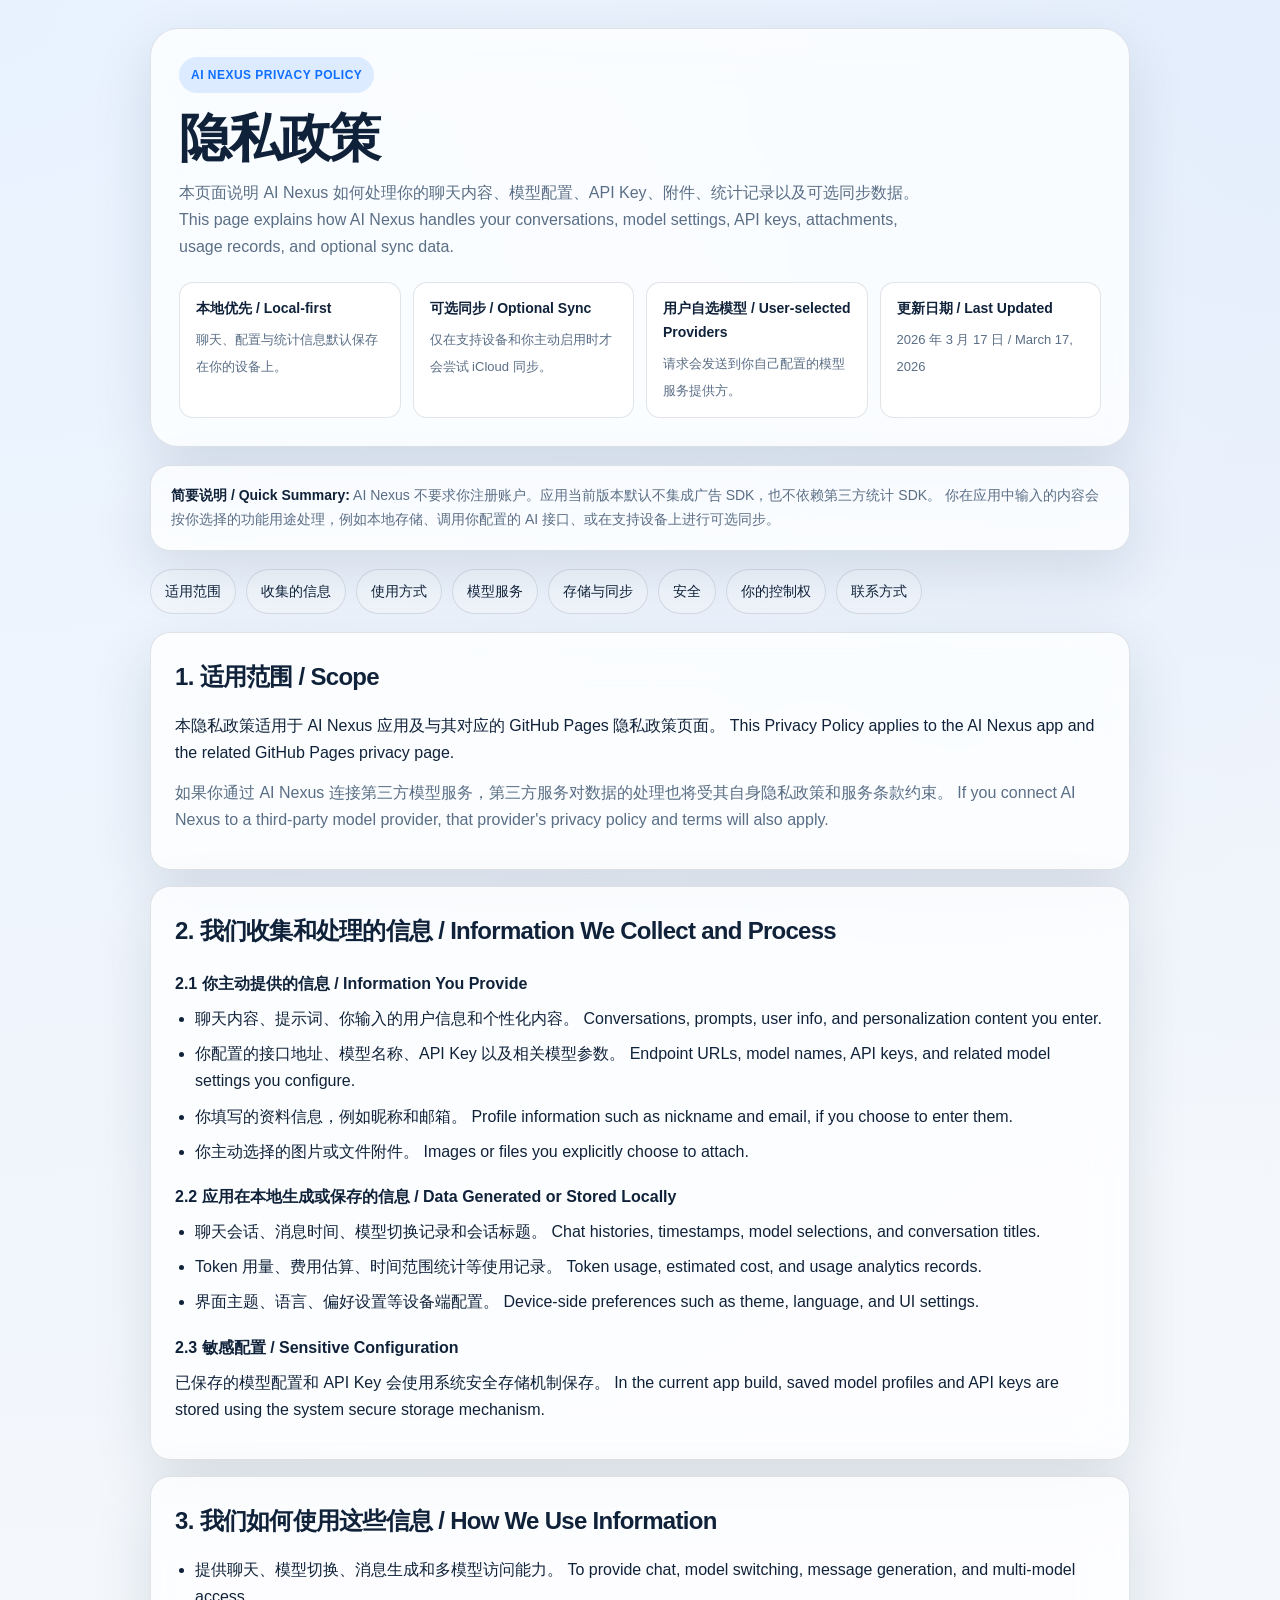
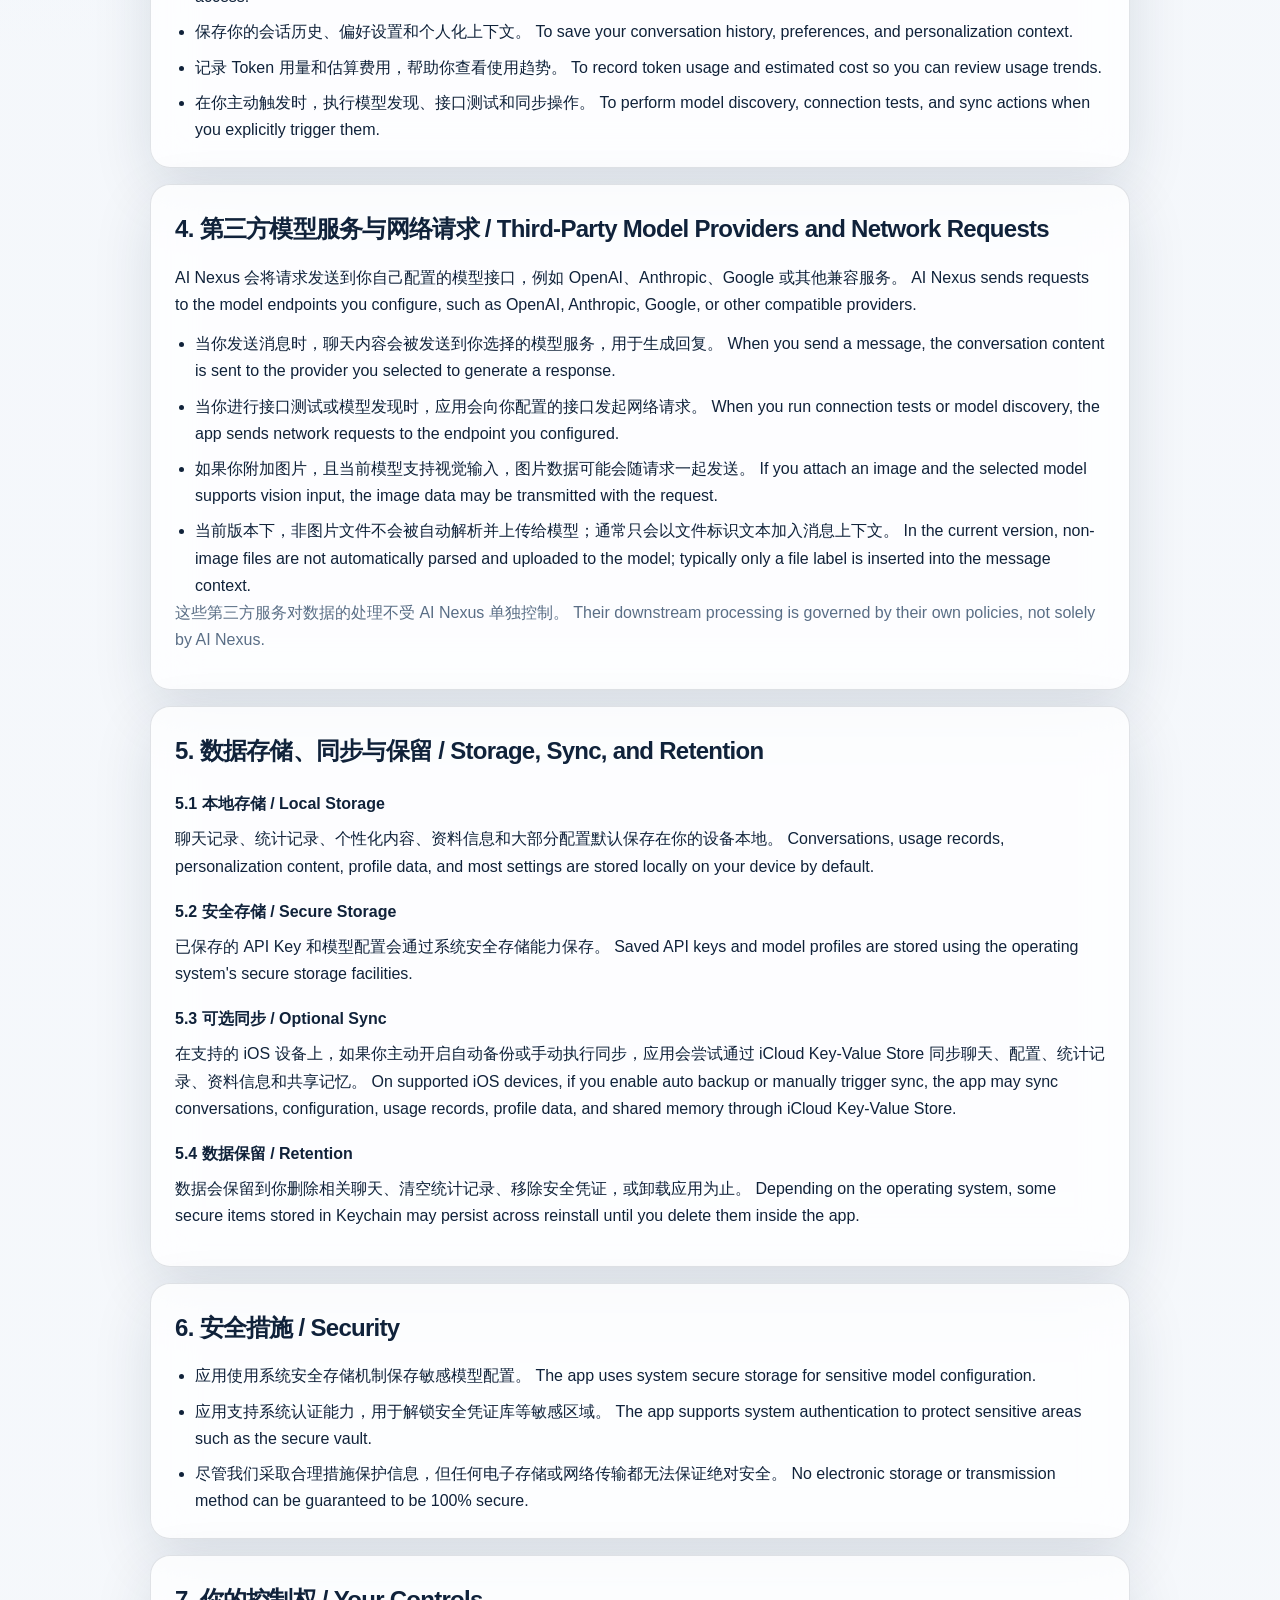
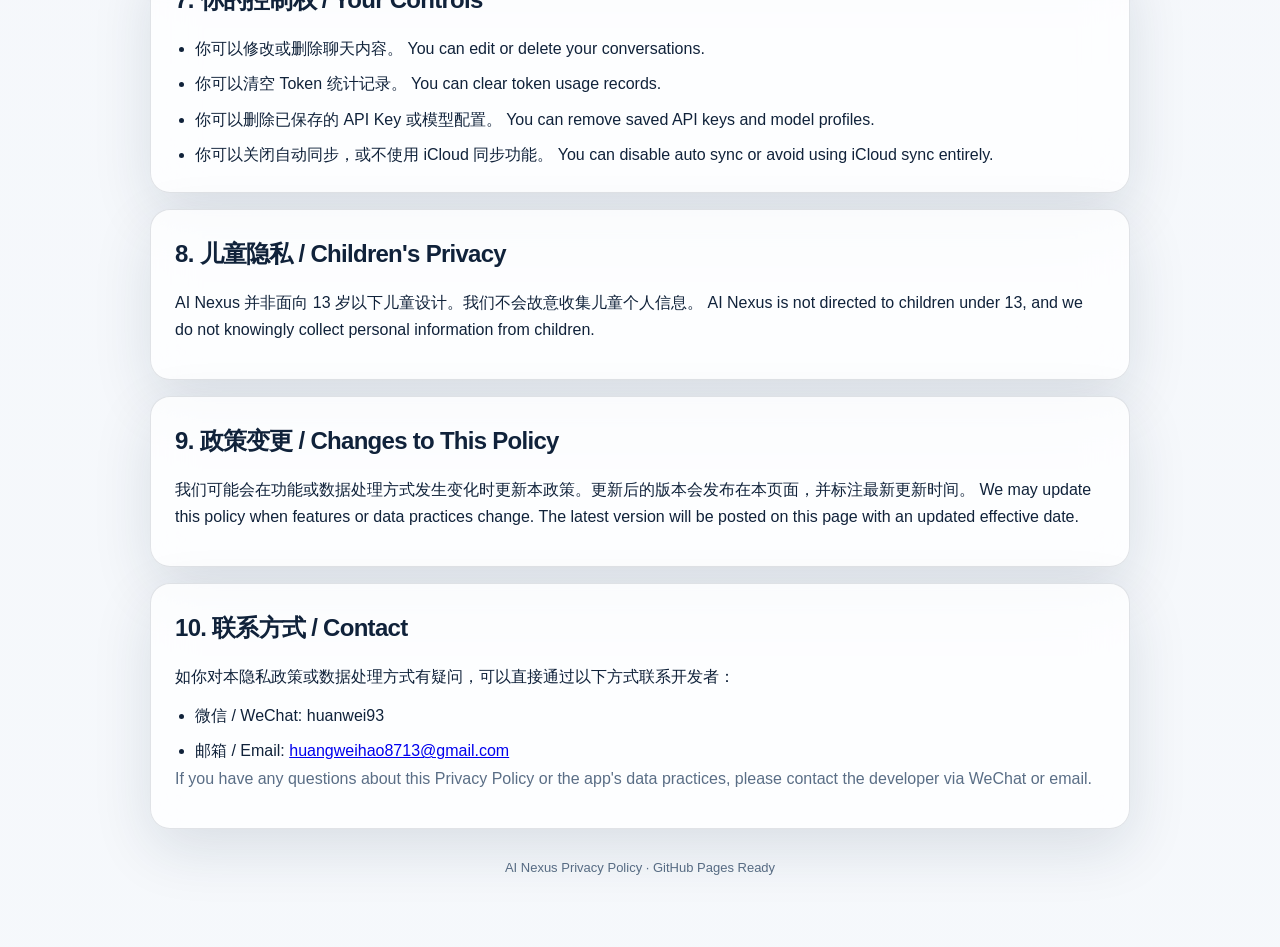
==== index.html @ 561f9166 "Add files via upload" ====
<!doctype html>
<html lang="zh-CN">
<head>
  <meta charset="utf-8">
  <meta name="viewport" content="width=device-width, initial-scale=1">
  <title>AI Nexus Privacy Policy</title>
  <meta name="description" content="AI Nexus 隐私政策 / Privacy Policy">
  <style>
    :root {
      color-scheme: light dark;
      --bg: #f4f7fb;
      --bg-accent: #e8f2ff;
      --panel: rgba(255, 255, 255, 0.78);
      --panel-strong: rgba(255, 255, 255, 0.9);
      --text: #10223a;
      --muted: #5a6e86;
      --line: rgba(16, 34, 58, 0.12);
      --primary: #0f6fff;
      --primary-soft: rgba(15, 111, 255, 0.12);
      --shadow: 0 20px 60px rgba(18, 38, 63, 0.12);
      --radius-xl: 28px;
      --radius-lg: 20px;
      --radius-md: 14px;
    }

    @media (prefers-color-scheme: dark) {
      :root {
        --bg: #08111f;
        --bg-accent: #10233f;
        --panel: rgba(14, 24, 39, 0.72);
        --panel-strong: rgba(12, 22, 36, 0.9);
        --text: #edf4ff;
        --muted: #9bb0c8;
        --line: rgba(237, 244, 255, 0.1);
        --primary: #66a4ff;
        --primary-soft: rgba(102, 164, 255, 0.14);
        --shadow: 0 24px 64px rgba(0, 0, 0, 0.35);
      }
    }

    * {
      box-sizing: border-box;
    }

    html {
      scroll-behavior: smooth;
    }

    body {
      margin: 0;
      min-height: 100vh;
      font-family: "SF Pro Display", "SF Pro Text", "PingFang SC", "Helvetica Neue", sans-serif;
      color: var(--text);
      background:
        radial-gradient(circle at top left, var(--bg-accent), transparent 38%),
        radial-gradient(circle at top right, rgba(15, 111, 255, 0.08), transparent 28%),
        linear-gradient(180deg, var(--bg), color-mix(in srgb, var(--bg) 86%, white 14%));
      line-height: 1.7;
    }

    .shell {
      width: min(980px, calc(100vw - 32px));
      margin: 0 auto;
      padding: 28px 0 56px;
    }

    .hero,
    .card,
    .section {
      background: var(--panel);
      backdrop-filter: blur(22px) saturate(150%);
      -webkit-backdrop-filter: blur(22px) saturate(150%);
      border: 1px solid var(--line);
      box-shadow: var(--shadow);
    }

    .hero {
      border-radius: var(--radius-xl);
      padding: 28px;
      margin-bottom: 18px;
    }

    .eyebrow {
      display: inline-flex;
      align-items: center;
      gap: 8px;
      padding: 8px 12px;
      border-radius: 999px;
      background: var(--primary-soft);
      color: var(--primary);
      font-size: 12px;
      font-weight: 700;
      letter-spacing: 0.04em;
      text-transform: uppercase;
    }

    h1 {
      margin: 18px 0 12px;
      font-size: clamp(34px, 5vw, 52px);
      line-height: 1.06;
      letter-spacing: -0.04em;
    }

    .subtitle {
      margin: 0;
      color: var(--muted);
      font-size: 16px;
      max-width: 760px;
    }

    .chips {
      display: grid;
      grid-template-columns: repeat(auto-fit, minmax(160px, 1fr));
      gap: 12px;
      margin-top: 22px;
    }

    .chip {
      padding: 14px 16px;
      border-radius: var(--radius-md);
      background: var(--panel-strong);
      border: 1px solid var(--line);
    }

    .chip strong {
      display: block;
      font-size: 14px;
      margin-bottom: 4px;
    }

    .chip span {
      color: var(--muted);
      font-size: 13px;
    }

    .card {
      border-radius: var(--radius-lg);
      padding: 18px 20px;
      margin-bottom: 18px;
    }

    .card p {
      margin: 0;
      color: var(--muted);
      font-size: 14px;
    }

    .card strong {
      color: var(--text);
    }

    nav {
      display: flex;
      flex-wrap: wrap;
      gap: 10px;
      margin-bottom: 18px;
    }

    nav a {
      text-decoration: none;
      color: var(--text);
      padding: 10px 14px;
      border-radius: 999px;
      border: 1px solid var(--line);
      background: rgba(255, 255, 255, 0.28);
      font-size: 14px;
    }

    .section {
      border-radius: var(--radius-lg);
      padding: 24px;
      margin-bottom: 16px;
    }

    h2 {
      margin: 0 0 14px;
      font-size: 24px;
      letter-spacing: -0.03em;
    }

    h3 {
      margin: 18px 0 8px;
      font-size: 16px;
    }

    p {
      margin: 0 0 12px;
    }

    ul {
      margin: 0;
      padding-left: 20px;
    }

    li + li {
      margin-top: 8px;
    }

    .muted {
      color: var(--muted);
    }

    .footer {
      margin-top: 28px;
      color: var(--muted);
      font-size: 13px;
      text-align: center;
    }

    @media (max-width: 640px) {
      .shell {
        width: min(100vw - 20px, 980px);
        padding-top: 18px;
      }

      .hero,
      .section,
      .card {
        padding: 18px;
      }

      nav a {
        font-size: 13px;
      }
    }
  </style>
</head>
<body>
  <main class="shell">
    <section class="hero">
      <div class="eyebrow">AI Nexus Privacy Policy</div>
      <h1>隐私政策</h1>
      <p class="subtitle">
        本页面说明 AI Nexus 如何处理你的聊天内容、模型配置、API Key、附件、统计记录以及可选同步数据。
        This page explains how AI Nexus handles your conversations, model settings, API keys, attachments,
        usage records, and optional sync data.
      </p>
      <div class="chips">
        <div class="chip">
          <strong>本地优先 / Local-first</strong>
          <span>聊天、配置与统计信息默认保存在你的设备上。</span>
        </div>
        <div class="chip">
          <strong>可选同步 / Optional Sync</strong>
          <span>仅在支持设备和你主动启用时才会尝试 iCloud 同步。</span>
        </div>
        <div class="chip">
          <strong>用户自选模型 / User-selected Providers</strong>
          <span>请求会发送到你自己配置的模型服务提供方。</span>
        </div>
        <div class="chip">
          <strong>更新日期 / Last Updated</strong>
          <span>2026 年 3 月 17 日 / March 17, 2026</span>
        </div>
      </div>
    </section>

    <section class="card">
      <p>
        <strong>简要说明 / Quick Summary:</strong>
        AI Nexus 不要求你注册账户。应用当前版本默认不集成广告 SDK，也不依赖第三方统计 SDK。
        你在应用中输入的内容会按你选择的功能用途处理，例如本地存储、调用你配置的 AI 接口、或在支持设备上进行可选同步。
      </p>
    </section>

    <nav>
      <a href="#scope">适用范围</a>
      <a href="#collect">收集的信息</a>
      <a href="#use">使用方式</a>
      <a href="#providers">模型服务</a>
      <a href="#storage">存储与同步</a>
      <a href="#security">安全</a>
      <a href="#rights">你的控制权</a>
      <a href="#contact">联系方式</a>
    </nav>

    <section class="section" id="scope">
      <h2>1. 适用范围 / Scope</h2>
      <p>
        本隐私政策适用于 AI Nexus 应用及与其对应的 GitHub Pages 隐私政策页面。
        This Privacy Policy applies to the AI Nexus app and the related GitHub Pages privacy page.
      </p>
      <p class="muted">
        如果你通过 AI Nexus 连接第三方模型服务，第三方服务对数据的处理也将受其自身隐私政策和服务条款约束。
        If you connect AI Nexus to a third-party model provider, that provider's privacy policy and terms will also apply.
      </p>
    </section>

    <section class="section" id="collect">
      <h2>2. 我们收集和处理的信息 / Information We Collect and Process</h2>
      <h3>2.1 你主动提供的信息 / Information You Provide</h3>
      <ul>
        <li>聊天内容、提示词、你输入的用户信息和个性化内容。 Conversations, prompts, user info, and personalization content you enter.</li>
        <li>你配置的接口地址、模型名称、API Key 以及相关模型参数。 Endpoint URLs, model names, API keys, and related model settings you configure.</li>
        <li>你填写的资料信息，例如昵称和邮箱。 Profile information such as nickname and email, if you choose to enter them.</li>
        <li>你主动选择的图片或文件附件。 Images or files you explicitly choose to attach.</li>
      </ul>

      <h3>2.2 应用在本地生成或保存的信息 / Data Generated or Stored Locally</h3>
      <ul>
        <li>聊天会话、消息时间、模型切换记录和会话标题。 Chat histories, timestamps, model selections, and conversation titles.</li>
        <li>Token 用量、费用估算、时间范围统计等使用记录。 Token usage, estimated cost, and usage analytics records.</li>
        <li>界面主题、语言、偏好设置等设备端配置。 Device-side preferences such as theme, language, and UI settings.</li>
      </ul>

      <h3>2.3 敏感配置 / Sensitive Configuration</h3>
      <p>
        已保存的模型配置和 API Key 会使用系统安全存储机制保存。 In the current app build,
        saved model profiles and API keys are stored using the system secure storage mechanism.
      </p>
    </section>

    <section class="section" id="use">
      <h2>3. 我们如何使用这些信息 / How We Use Information</h2>
      <ul>
        <li>提供聊天、模型切换、消息生成和多模型访问能力。 To provide chat, model switching, message generation, and multi-model access.</li>
        <li>保存你的会话历史、偏好设置和个人化上下文。 To save your conversation history, preferences, and personalization context.</li>
        <li>记录 Token 用量和估算费用，帮助你查看使用趋势。 To record token usage and estimated cost so you can review usage trends.</li>
        <li>在你主动触发时，执行模型发现、接口测试和同步操作。 To perform model discovery, connection tests, and sync actions when you explicitly trigger them.</li>
      </ul>
    </section>

    <section class="section" id="providers">
      <h2>4. 第三方模型服务与网络请求 / Third-Party Model Providers and Network Requests</h2>
      <p>
        AI Nexus 会将请求发送到你自己配置的模型接口，例如 OpenAI、Anthropic、Google 或其他兼容服务。
        AI Nexus sends requests to the model endpoints you configure, such as OpenAI, Anthropic, Google, or other compatible providers.
      </p>
      <ul>
        <li>当你发送消息时，聊天内容会被发送到你选择的模型服务，用于生成回复。 When you send a message, the conversation content is sent to the provider you selected to generate a response.</li>
        <li>当你进行接口测试或模型发现时，应用会向你配置的接口发起网络请求。 When you run connection tests or model discovery, the app sends network requests to the endpoint you configured.</li>
        <li>如果你附加图片，且当前模型支持视觉输入，图片数据可能会随请求一起发送。 If you attach an image and the selected model supports vision input, the image data may be transmitted with the request.</li>
        <li>当前版本下，非图片文件不会被自动解析并上传给模型；通常只会以文件标识文本加入消息上下文。 In the current version, non-image files are not automatically parsed and uploaded to the model; typically only a file label is inserted into the message context.</li>
      </ul>
      <p class="muted">
        这些第三方服务对数据的处理不受 AI Nexus 单独控制。 Their downstream processing is governed by their own policies, not solely by AI Nexus.
      </p>
    </section>

    <section class="section" id="storage">
      <h2>5. 数据存储、同步与保留 / Storage, Sync, and Retention</h2>
      <h3>5.1 本地存储 / Local Storage</h3>
      <p>
        聊天记录、统计记录、个性化内容、资料信息和大部分配置默认保存在你的设备本地。
        Conversations, usage records, personalization content, profile data, and most settings are stored locally on your device by default.
      </p>

      <h3>5.2 安全存储 / Secure Storage</h3>
      <p>
        已保存的 API Key 和模型配置会通过系统安全存储能力保存。
        Saved API keys and model profiles are stored using the operating system's secure storage facilities.
      </p>

      <h3>5.3 可选同步 / Optional Sync</h3>
      <p>
        在支持的 iOS 设备上，如果你主动开启自动备份或手动执行同步，应用会尝试通过 iCloud Key-Value Store
        同步聊天、配置、统计记录、资料信息和共享记忆。
        On supported iOS devices, if you enable auto backup or manually trigger sync, the app may sync conversations,
        configuration, usage records, profile data, and shared memory through iCloud Key-Value Store.
      </p>

      <h3>5.4 数据保留 / Retention</h3>
      <p>
        数据会保留到你删除相关聊天、清空统计记录、移除安全凭证，或卸载应用为止。
        Depending on the operating system, some secure items stored in Keychain may persist across reinstall until you delete them inside the app.
      </p>
    </section>

    <section class="section" id="security">
      <h2>6. 安全措施 / Security</h2>
      <ul>
        <li>应用使用系统安全存储机制保存敏感模型配置。 The app uses system secure storage for sensitive model configuration.</li>
        <li>应用支持系统认证能力，用于解锁安全凭证库等敏感区域。 The app supports system authentication to protect sensitive areas such as the secure vault.</li>
        <li>尽管我们采取合理措施保护信息，但任何电子存储或网络传输都无法保证绝对安全。 No electronic storage or transmission method can be guaranteed to be 100% secure.</li>
      </ul>
    </section>

    <section class="section" id="rights">
      <h2>7. 你的控制权 / Your Controls</h2>
      <ul>
        <li>你可以修改或删除聊天内容。 You can edit or delete your conversations.</li>
        <li>你可以清空 Token 统计记录。 You can clear token usage records.</li>
        <li>你可以删除已保存的 API Key 或模型配置。 You can remove saved API keys and model profiles.</li>
        <li>你可以关闭自动同步，或不使用 iCloud 同步功能。 You can disable auto sync or avoid using iCloud sync entirely.</li>
      </ul>
    </section>

    <section class="section">
      <h2>8. 儿童隐私 / Children's Privacy</h2>
      <p>
        AI Nexus 并非面向 13 岁以下儿童设计。我们不会故意收集儿童个人信息。
        AI Nexus is not directed to children under 13, and we do not knowingly collect personal information from children.
      </p>
    </section>

    <section class="section">
      <h2>9. 政策变更 / Changes to This Policy</h2>
      <p>
        我们可能会在功能或数据处理方式发生变化时更新本政策。更新后的版本会发布在本页面，并标注最新更新时间。
        We may update this policy when features or data practices change. The latest version will be posted on this page with an updated effective date.
      </p>
    </section>

    <section class="section" id="contact">
      <h2>10. 联系方式 / Contact</h2>
      <p>
        如你对本隐私政策或数据处理方式有疑问，可以直接通过以下方式联系开发者：
      </p>
      <ul>
        <li>微信 / WeChat: huanwei93</li>
        <li>邮箱 / Email: <a href="mailto:huangweihao8713@gmail.com">huangweihao8713@gmail.com</a></li>
      </ul>
      <p class="muted">
        If you have any questions about this Privacy Policy or the app's data practices, please contact the developer
        via WeChat or email.
      </p>
    </section>

    <p class="footer">
      AI Nexus Privacy Policy · GitHub Pages Ready
    </p>
  </main>
</body>
</html>
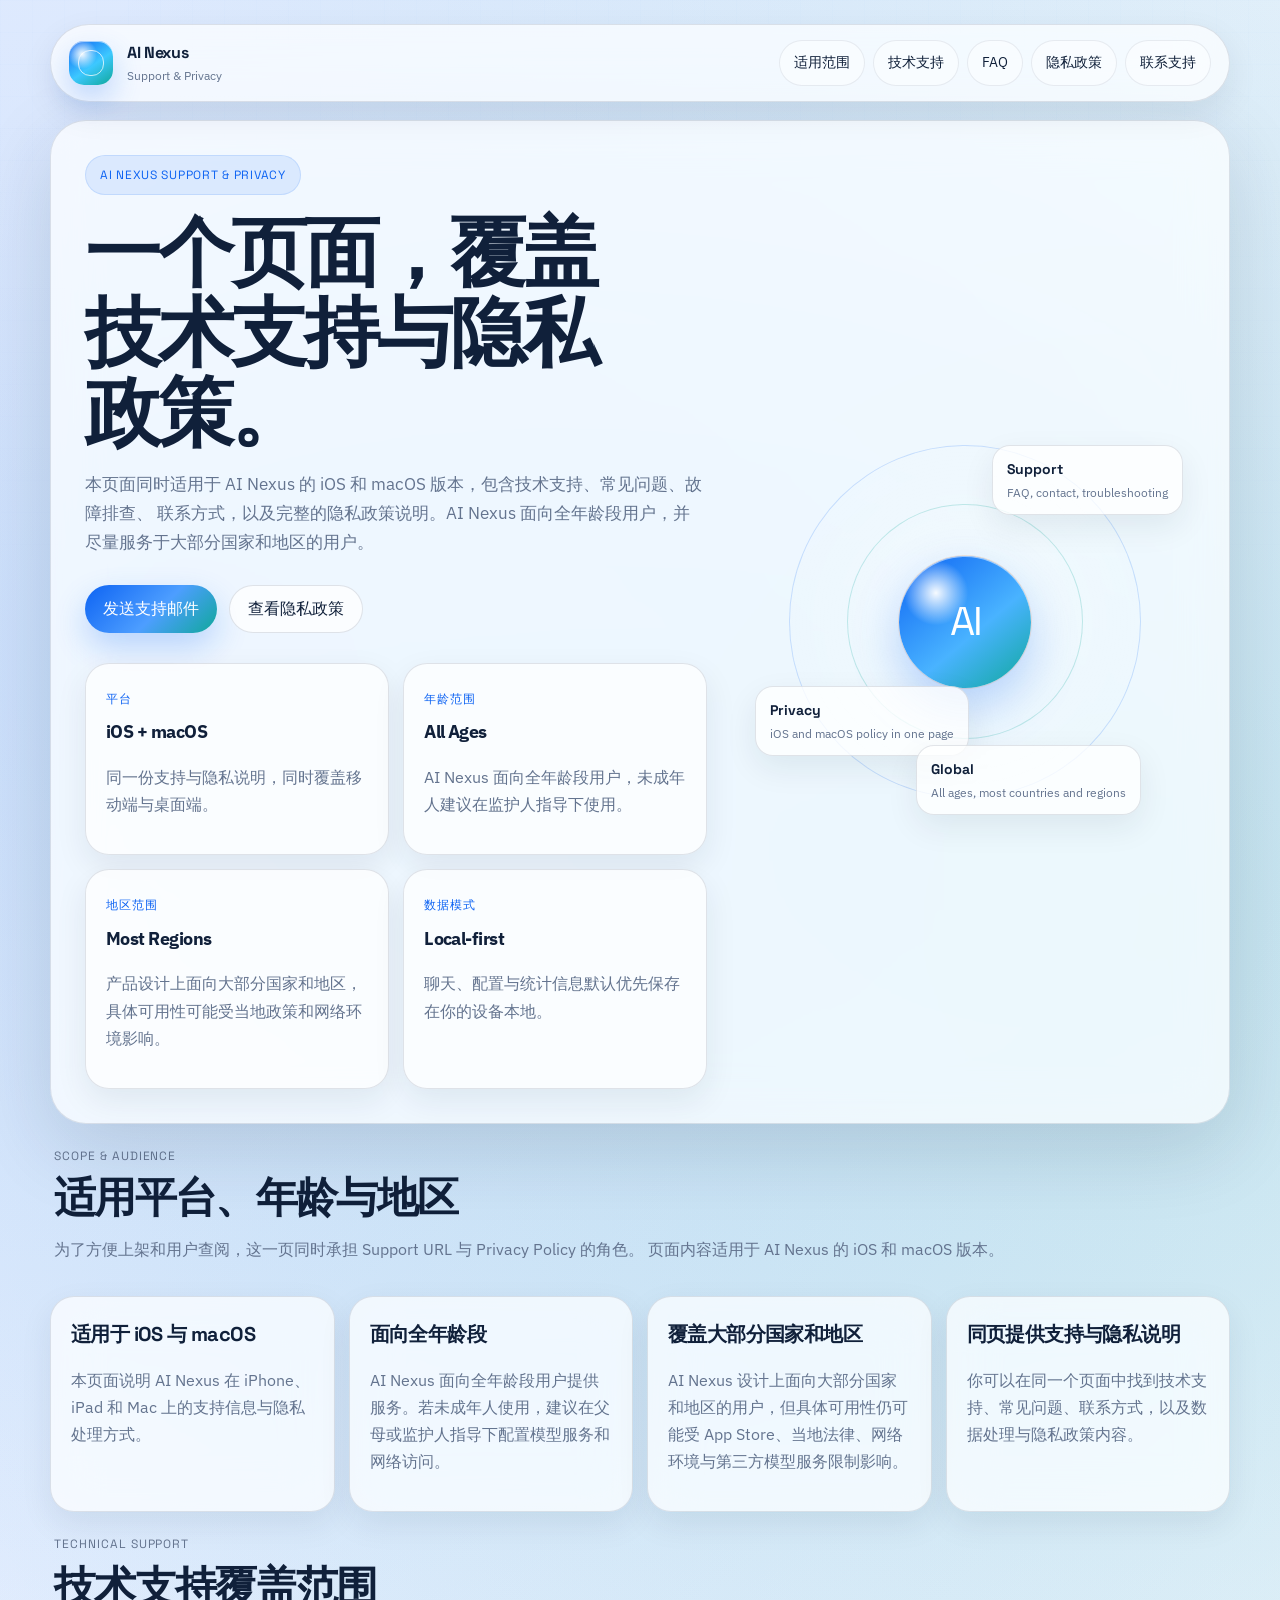
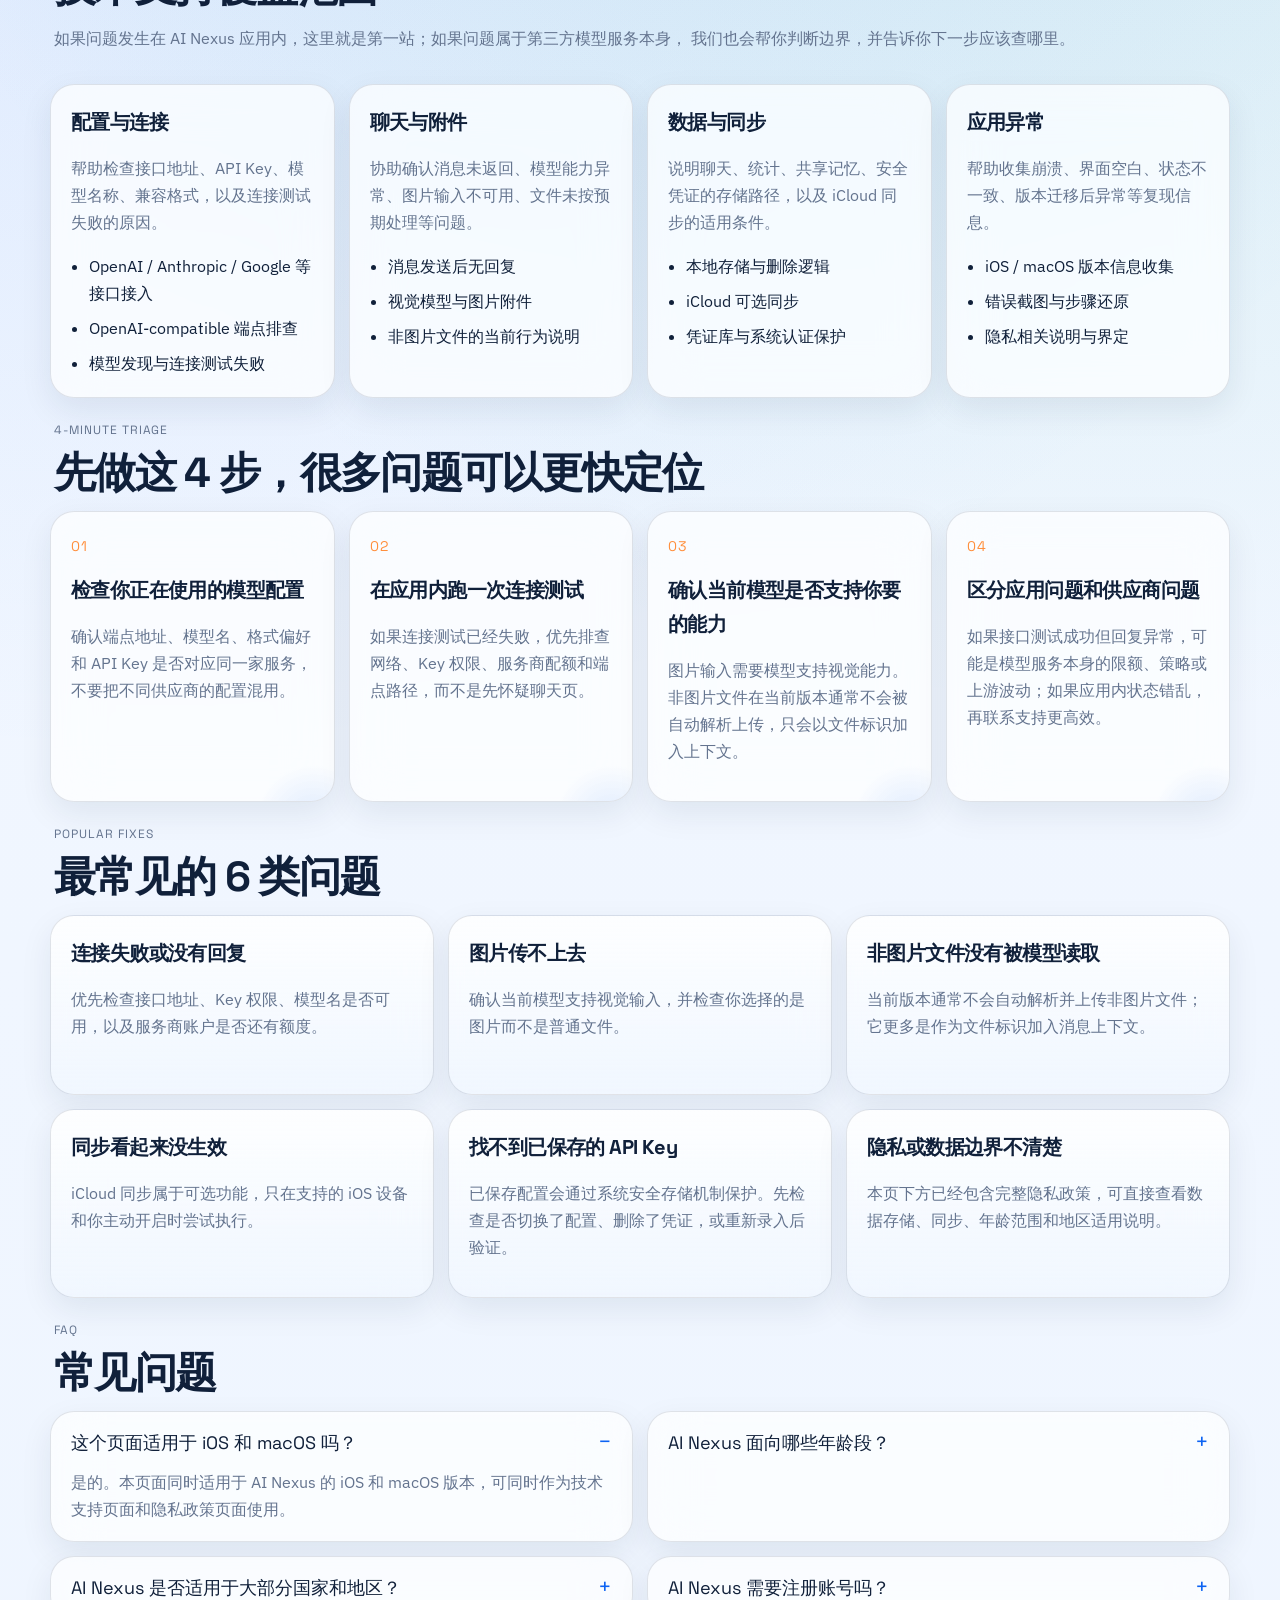
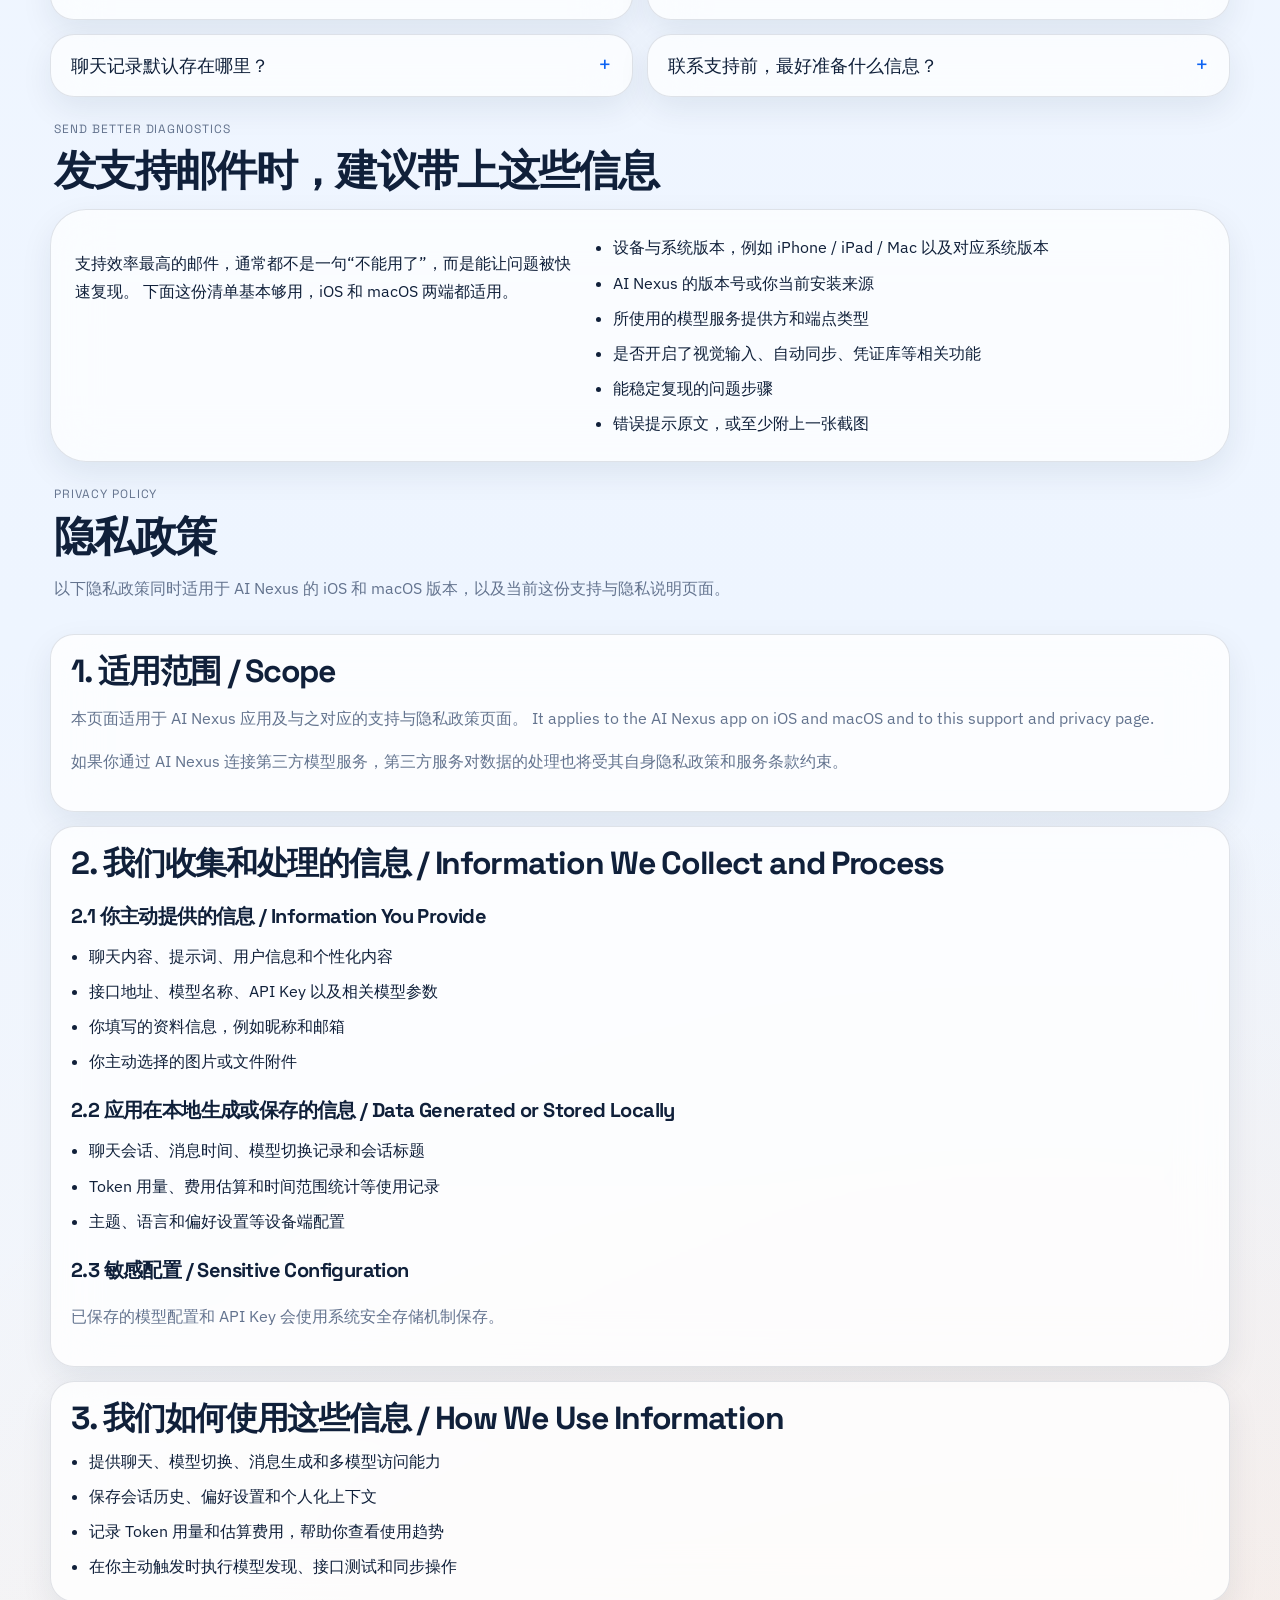
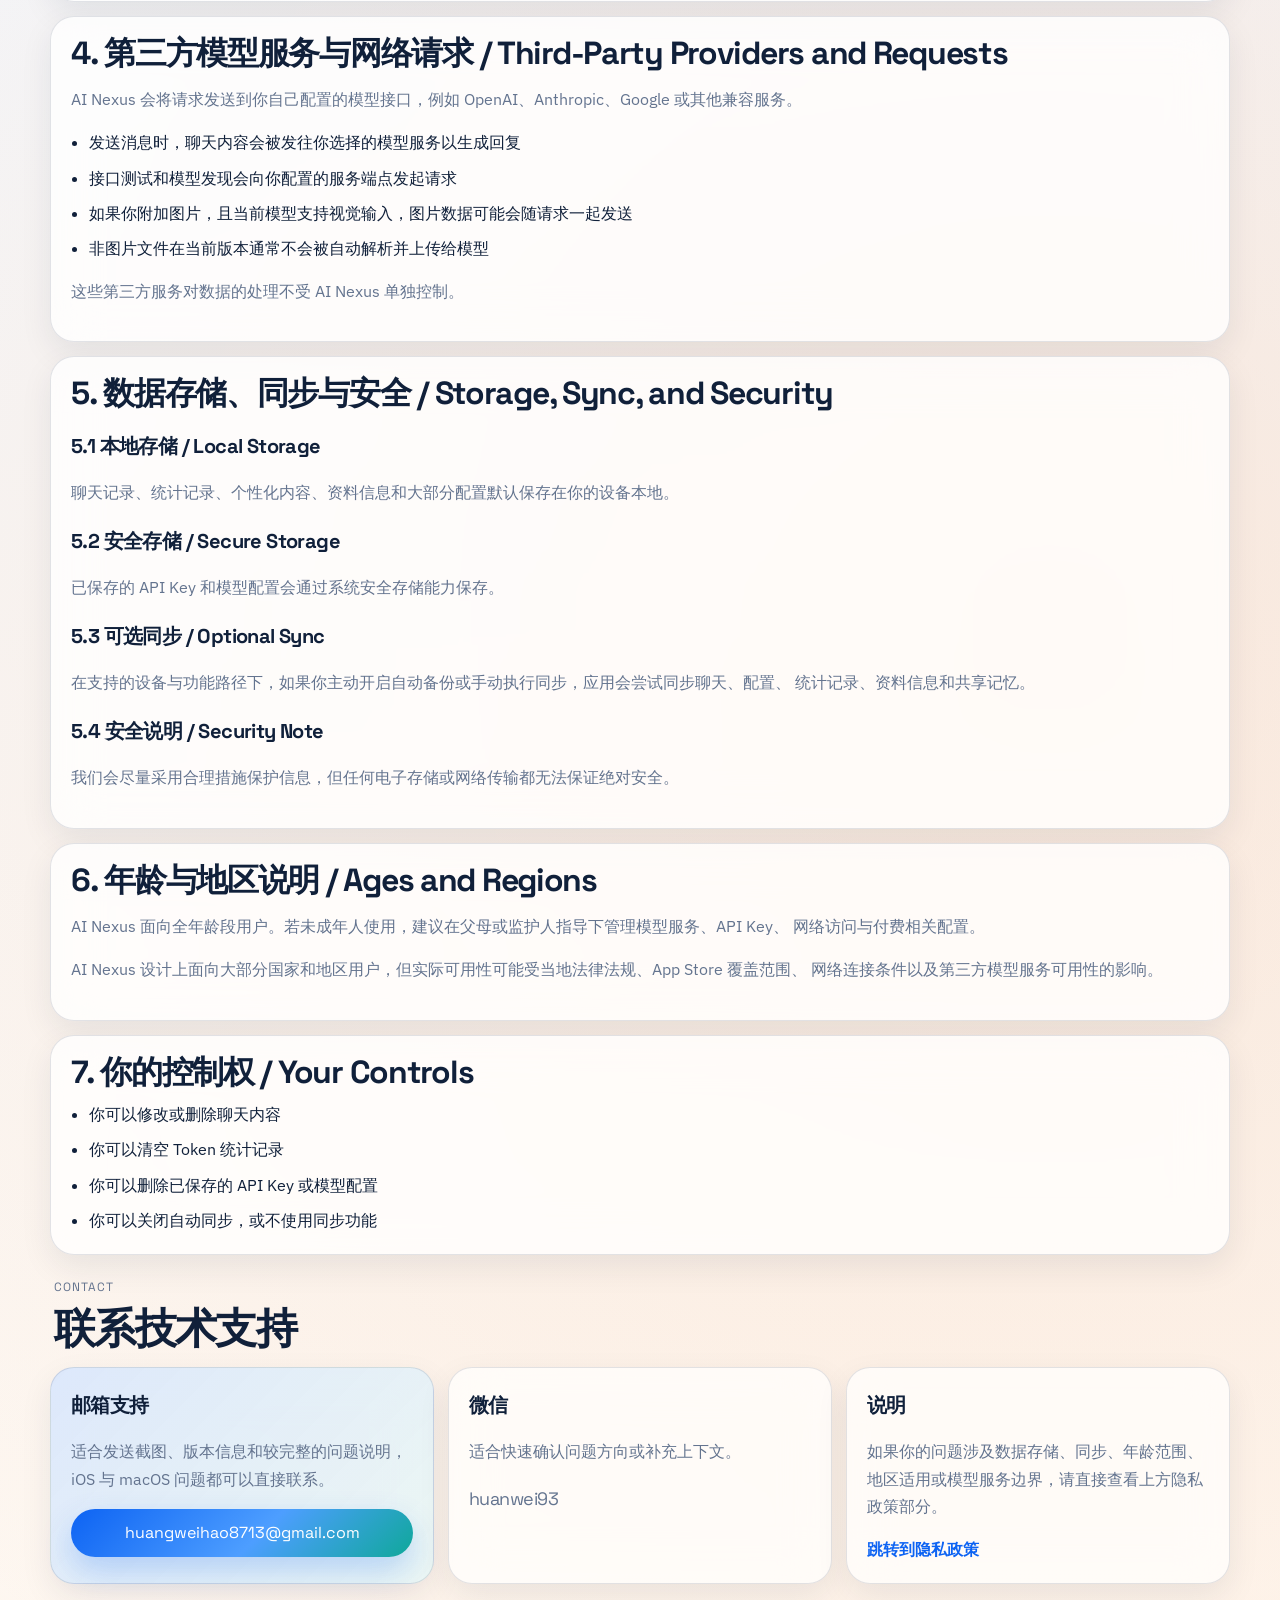
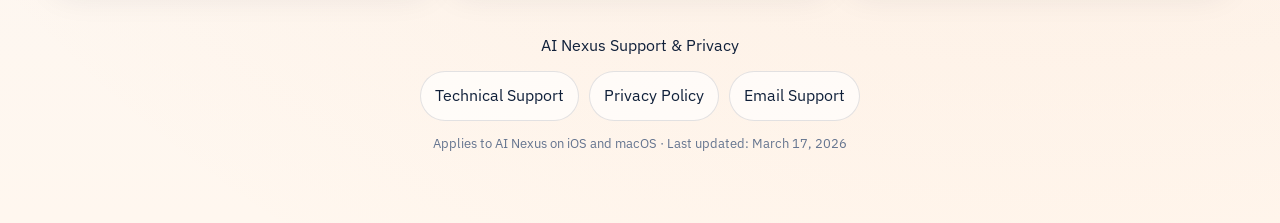
==== commit 70768e1e: "Add files via upload" ====
--- a/index.html
+++ b/index.html
@@ -3,422 +3,453 @@
 <head>
   <meta charset="utf-8">
   <meta name="viewport" content="width=device-width, initial-scale=1">
-  <title>AI Nexus Privacy Policy</title>
-  <meta name="description" content="AI Nexus 隐私政策 / Privacy Policy">
-  <style>
-    :root {
-      color-scheme: light dark;
-      --bg: #f4f7fb;
-      --bg-accent: #e8f2ff;
-      --panel: rgba(255, 255, 255, 0.78);
-      --panel-strong: rgba(255, 255, 255, 0.9);
-      --text: #10223a;
-      --muted: #5a6e86;
-      --line: rgba(16, 34, 58, 0.12);
-      --primary: #0f6fff;
-      --primary-soft: rgba(15, 111, 255, 0.12);
-      --shadow: 0 20px 60px rgba(18, 38, 63, 0.12);
-      --radius-xl: 28px;
-      --radius-lg: 20px;
-      --radius-md: 14px;
-    }
-
-    @media (prefers-color-scheme: dark) {
-      :root {
-        --bg: #08111f;
-        --bg-accent: #10233f;
-        --panel: rgba(14, 24, 39, 0.72);
-        --panel-strong: rgba(12, 22, 36, 0.9);
-        --text: #edf4ff;
-        --muted: #9bb0c8;
-        --line: rgba(237, 244, 255, 0.1);
-        --primary: #66a4ff;
-        --primary-soft: rgba(102, 164, 255, 0.14);
-        --shadow: 0 24px 64px rgba(0, 0, 0, 0.35);
-      }
-    }
-
-    * {
-      box-sizing: border-box;
-    }
-
-    html {
-      scroll-behavior: smooth;
-    }
-
-    body {
-      margin: 0;
-      min-height: 100vh;
-      font-family: "SF Pro Display", "SF Pro Text", "PingFang SC", "Helvetica Neue", sans-serif;
-      color: var(--text);
-      background:
-        radial-gradient(circle at top left, var(--bg-accent), transparent 38%),
-        radial-gradient(circle at top right, rgba(15, 111, 255, 0.08), transparent 28%),
-        linear-gradient(180deg, var(--bg), color-mix(in srgb, var(--bg) 86%, white 14%));
-      line-height: 1.7;
-    }
-
-    .shell {
-      width: min(980px, calc(100vw - 32px));
-      margin: 0 auto;
-      padding: 28px 0 56px;
-    }
-
-    .hero,
-    .card,
-    .section {
-      background: var(--panel);
-      backdrop-filter: blur(22px) saturate(150%);
-      -webkit-backdrop-filter: blur(22px) saturate(150%);
-      border: 1px solid var(--line);
-      box-shadow: var(--shadow);
-    }
-
-    .hero {
-      border-radius: var(--radius-xl);
-      padding: 28px;
-      margin-bottom: 18px;
-    }
-
-    .eyebrow {
-      display: inline-flex;
-      align-items: center;
-      gap: 8px;
-      padding: 8px 12px;
-      border-radius: 999px;
-      background: var(--primary-soft);
-      color: var(--primary);
-      font-size: 12px;
-      font-weight: 700;
-      letter-spacing: 0.04em;
-      text-transform: uppercase;
-    }
-
-    h1 {
-      margin: 18px 0 12px;
-      font-size: clamp(34px, 5vw, 52px);
-      line-height: 1.06;
-      letter-spacing: -0.04em;
-    }
-
-    .subtitle {
-      margin: 0;
-      color: var(--muted);
-      font-size: 16px;
-      max-width: 760px;
-    }
-
-    .chips {
-      display: grid;
-      grid-template-columns: repeat(auto-fit, minmax(160px, 1fr));
-      gap: 12px;
-      margin-top: 22px;
-    }
-
-    .chip {
-      padding: 14px 16px;
-      border-radius: var(--radius-md);
-      background: var(--panel-strong);
-      border: 1px solid var(--line);
-    }
-
-    .chip strong {
-      display: block;
-      font-size: 14px;
-      margin-bottom: 4px;
-    }
-
-    .chip span {
-      color: var(--muted);
-      font-size: 13px;
-    }
-
-    .card {
-      border-radius: var(--radius-lg);
-      padding: 18px 20px;
-      margin-bottom: 18px;
-    }
-
-    .card p {
-      margin: 0;
-      color: var(--muted);
-      font-size: 14px;
-    }
-
-    .card strong {
-      color: var(--text);
-    }
-
-    nav {
-      display: flex;
-      flex-wrap: wrap;
-      gap: 10px;
-      margin-bottom: 18px;
-    }
-
-    nav a {
-      text-decoration: none;
-      color: var(--text);
-      padding: 10px 14px;
-      border-radius: 999px;
-      border: 1px solid var(--line);
-      background: rgba(255, 255, 255, 0.28);
-      font-size: 14px;
-    }
-
-    .section {
-      border-radius: var(--radius-lg);
-      padding: 24px;
-      margin-bottom: 16px;
-    }
-
-    h2 {
-      margin: 0 0 14px;
-      font-size: 24px;
-      letter-spacing: -0.03em;
-    }
-
-    h3 {
-      margin: 18px 0 8px;
-      font-size: 16px;
-    }
-
-    p {
-      margin: 0 0 12px;
-    }
-
-    ul {
-      margin: 0;
-      padding-left: 20px;
-    }
-
-    li + li {
-      margin-top: 8px;
-    }
-
-    .muted {
-      color: var(--muted);
-    }
-
-    .footer {
-      margin-top: 28px;
-      color: var(--muted);
-      font-size: 13px;
-      text-align: center;
-    }
-
-    @media (max-width: 640px) {
-      .shell {
-        width: min(100vw - 20px, 980px);
-        padding-top: 18px;
-      }
-
-      .hero,
-      .section,
-      .card {
-        padding: 18px;
-      }
-
-      nav a {
-        font-size: 13px;
-      }
-    }
-  </style>
+  <title>AI Nexus Support & Privacy</title>
+  <meta name="description" content="AI Nexus 技术支持与隐私政策页面，适用于 iOS 和 macOS，面向全年龄段用户，并为大部分国家和地区提供说明。">
+  <link rel="preconnect" href="https://fonts.googleapis.com">
+  <link rel="preconnect" href="https://fonts.gstatic.com" crossorigin>
+  <link href="https://fonts.googleapis.com/css2?family=IBM+Plex+Sans:wght@400;500;600;700&family=Space+Grotesk:wght@500;700&display=swap" rel="stylesheet">
+  <link rel="stylesheet" href="styles.css">
 </head>
-<body>
-  <main class="shell">
-    <section class="hero">
-      <div class="eyebrow">AI Nexus Privacy Policy</div>
-      <h1>隐私政策</h1>
-      <p class="subtitle">
-        本页面说明 AI Nexus 如何处理你的聊天内容、模型配置、API Key、附件、统计记录以及可选同步数据。
-        This page explains how AI Nexus handles your conversations, model settings, API keys, attachments,
-        usage records, and optional sync data.
-      </p>
-      <div class="chips">
-        <div class="chip">
-          <strong>本地优先 / Local-first</strong>
-          <span>聊天、配置与统计信息默认保存在你的设备上。</span>
+<body class="support-page">
+  <main class="page-shell">
+    <header class="site-header">
+      <a class="brand" href="./index.html" aria-label="AI Nexus Support and Privacy Home">
+        <span class="brand-mark" aria-hidden="true"></span>
+        <span class="brand-copy">
+          <strong>AI Nexus</strong>
+          <span>Support & Privacy</span>
+        </span>
+      </a>
+
+      <nav class="top-nav" aria-label="Primary">
+        <a href="#availability">适用范围</a>
+        <a href="#coverage">技术支持</a>
+        <a href="#faq">FAQ</a>
+        <a href="#privacy">隐私政策</a>
+        <a href="#contact">联系支持</a>
+      </nav>
+    </header>
+
+    <section class="hero-panel">
+      <div class="hero-copy reveal">
+        <p class="eyebrow">AI Nexus Support & Privacy</p>
+        <h1>一个页面，覆盖技术支持与隐私政策。</h1>
+        <p class="lead">
+          本页面同时适用于 AI Nexus 的 iOS 和 macOS 版本，包含技术支持、常见问题、故障排查、
+          联系方式，以及完整的隐私政策说明。AI Nexus 面向全年龄段用户，并尽量服务于大部分国家和地区的用户。
+        </p>
+
+        <div class="action-row">
+          <a class="button primary" href="mailto:huangweihao8713@gmail.com?subject=AI%20Nexus%20Support">发送支持邮件</a>
+          <a class="button secondary" href="#privacy">查看隐私政策</a>
         </div>
-        <div class="chip">
-          <strong>可选同步 / Optional Sync</strong>
-          <span>仅在支持设备和你主动启用时才会尝试 iCloud 同步。</span>
+
+        <div class="stat-grid">
+          <article class="stat-card">
+            <span class="stat-label">平台</span>
+            <strong>iOS + macOS</strong>
+            <p>同一份支持与隐私说明，同时覆盖移动端与桌面端。</p>
+          </article>
+          <article class="stat-card">
+            <span class="stat-label">年龄范围</span>
+            <strong>All Ages</strong>
+            <p>AI Nexus 面向全年龄段用户，未成年人建议在监护人指导下使用。</p>
+          </article>
+          <article class="stat-card">
+            <span class="stat-label">地区范围</span>
+            <strong>Most Regions</strong>
+            <p>产品设计上面向大部分国家和地区，具体可用性可能受当地政策和网络环境影响。</p>
+          </article>
+          <article class="stat-card">
+            <span class="stat-label">数据模式</span>
+            <strong>Local-first</strong>
+            <p>聊天、配置与统计信息默认优先保存在你的设备本地。</p>
+          </article>
         </div>
-        <div class="chip">
-          <strong>用户自选模型 / User-selected Providers</strong>
-          <span>请求会发送到你自己配置的模型服务提供方。</span>
+      </div>
+
+      <div class="hero-visual reveal" aria-hidden="true">
+        <div class="signal-stage">
+          <div class="signal-ring ring-one"></div>
+          <div class="signal-ring ring-two"></div>
+          <div class="signal-ring ring-three"></div>
+          <div class="signal-core"></div>
+          <div class="floating-note note-one">
+            <strong>Support</strong>
+            <span>FAQ, contact, troubleshooting</span>
+          </div>
+          <div class="floating-note note-two">
+            <strong>Privacy</strong>
+            <span>iOS and macOS policy in one page</span>
+          </div>
+          <div class="floating-note note-three">
+            <strong>Global</strong>
+            <span>All ages, most countries and regions</span>
+          </div>
         </div>
-        <div class="chip">
-          <strong>更新日期 / Last Updated</strong>
-          <span>2026 年 3 月 17 日 / March 17, 2026</span>
+      </div>
+    </section>
+
+    <section class="section-block" id="availability">
+      <div class="section-heading">
+        <p class="section-kicker">Scope & Audience</p>
+        <h2>适用平台、年龄与地区</h2>
+        <p>
+          为了方便上架和用户查阅，这一页同时承担 Support URL 与 Privacy Policy 的角色。
+          页面内容适用于 AI Nexus 的 iOS 和 macOS 版本。
+        </p>
+      </div>
+
+      <div class="support-grid">
+        <article class="support-card">
+          <h3>适用于 iOS 与 macOS</h3>
+          <p>本页面说明 AI Nexus 在 iPhone、iPad 和 Mac 上的支持信息与隐私处理方式。</p>
+        </article>
+
+        <article class="support-card">
+          <h3>面向全年龄段</h3>
+          <p>AI Nexus 面向全年龄段用户提供服务。若未成年人使用，建议在父母或监护人指导下配置模型服务和网络访问。</p>
+        </article>
+
+        <article class="support-card">
+          <h3>覆盖大部分国家和地区</h3>
+          <p>AI Nexus 设计上面向大部分国家和地区的用户，但具体可用性仍可能受 App Store、当地法律、网络环境与第三方模型服务限制影响。</p>
+        </article>
+
+        <article class="support-card">
+          <h3>同页提供支持与隐私说明</h3>
+          <p>你可以在同一个页面中找到技术支持、常见问题、联系方式，以及数据处理与隐私政策内容。</p>
+        </article>
+      </div>
+    </section>
+
+    <section class="section-block" id="coverage">
+      <div class="section-heading">
+        <p class="section-kicker">Technical Support</p>
+        <h2>技术支持覆盖范围</h2>
+        <p>
+          如果问题发生在 AI Nexus 应用内，这里就是第一站；如果问题属于第三方模型服务本身，
+          我们也会帮你判断边界，并告诉你下一步应该查哪里。
+        </p>
+      </div>
+
+      <div class="support-grid">
+        <article class="support-card">
+          <h3>配置与连接</h3>
+          <p>帮助检查接口地址、API Key、模型名称、兼容格式，以及连接测试失败的原因。</p>
+          <ul class="clean-list">
+            <li>OpenAI / Anthropic / Google 等接口接入</li>
+            <li>OpenAI-compatible 端点排查</li>
+            <li>模型发现与连接测试失败</li>
+          </ul>
+        </article>
+
+        <article class="support-card">
+          <h3>聊天与附件</h3>
+          <p>协助确认消息未返回、模型能力异常、图片输入不可用、文件未按预期处理等问题。</p>
+          <ul class="clean-list">
+            <li>消息发送后无回复</li>
+            <li>视觉模型与图片附件</li>
+            <li>非图片文件的当前行为说明</li>
+          </ul>
+        </article>
+
+        <article class="support-card">
+          <h3>数据与同步</h3>
+          <p>说明聊天、统计、共享记忆、安全凭证的存储路径，以及 iCloud 同步的适用条件。</p>
+          <ul class="clean-list">
+            <li>本地存储与删除逻辑</li>
+            <li>iCloud 可选同步</li>
+            <li>凭证库与系统认证保护</li>
+          </ul>
+        </article>
+
+        <article class="support-card">
+          <h3>应用异常</h3>
+          <p>帮助收集崩溃、界面空白、状态不一致、版本迁移后异常等复现信息。</p>
+          <ul class="clean-list">
+            <li>iOS / macOS 版本信息收集</li>
+            <li>错误截图与步骤还原</li>
+            <li>隐私相关说明与界定</li>
+          </ul>
+        </article>
+      </div>
+    </section>
+
+    <section class="section-block" id="triage">
+      <div class="section-heading">
+        <p class="section-kicker">4-Minute Triage</p>
+        <h2>先做这 4 步，很多问题可以更快定位</h2>
+      </div>
+
+      <div class="step-grid">
+        <article class="step-card">
+          <span class="step-index">01</span>
+          <h3>检查你正在使用的模型配置</h3>
+          <p>确认端点地址、模型名、格式偏好和 API Key 是否对应同一家服务，不要把不同供应商的配置混用。</p>
+        </article>
+
+        <article class="step-card">
+          <span class="step-index">02</span>
+          <h3>在应用内跑一次连接测试</h3>
+          <p>如果连接测试已经失败，优先排查网络、Key 权限、服务商配额和端点路径，而不是先怀疑聊天页。</p>
+        </article>
+
+        <article class="step-card">
+          <span class="step-index">03</span>
+          <h3>确认当前模型是否支持你要的能力</h3>
+          <p>图片输入需要模型支持视觉能力。非图片文件在当前版本通常不会被自动解析上传，只会以文件标识加入上下文。</p>
+        </article>
+
+        <article class="step-card">
+          <span class="step-index">04</span>
+          <h3>区分应用问题和供应商问题</h3>
+          <p>如果接口测试成功但回复异常，可能是模型服务本身的限额、策略或上游波动；如果应用内状态错乱，再联系支持更高效。</p>
+        </article>
+      </div>
+    </section>
+
+    <section class="section-block">
+      <div class="section-heading">
+        <p class="section-kicker">Popular Fixes</p>
+        <h2>最常见的 6 类问题</h2>
+      </div>
+
+      <div class="issue-grid">
+        <article class="issue-card">
+          <h3>连接失败或没有回复</h3>
+          <p>优先检查接口地址、Key 权限、模型名是否可用，以及服务商账户是否还有额度。</p>
+        </article>
+        <article class="issue-card">
+          <h3>图片传不上去</h3>
+          <p>确认当前模型支持视觉输入，并检查你选择的是图片而不是普通文件。</p>
+        </article>
+        <article class="issue-card">
+          <h3>非图片文件没有被模型读取</h3>
+          <p>当前版本通常不会自动解析并上传非图片文件；它更多是作为文件标识加入消息上下文。</p>
+        </article>
+        <article class="issue-card">
+          <h3>同步看起来没生效</h3>
+          <p>iCloud 同步属于可选功能，只在支持的 iOS 设备和你主动开启时尝试执行。</p>
+        </article>
+        <article class="issue-card">
+          <h3>找不到已保存的 API Key</h3>
+          <p>已保存配置会通过系统安全存储机制保护。先检查是否切换了配置、删除了凭证，或重新录入后验证。</p>
+        </article>
+        <article class="issue-card">
+          <h3>隐私或数据边界不清楚</h3>
+          <p>本页下方已经包含完整隐私政策，可直接查看数据存储、同步、年龄范围和地区适用说明。</p>
+        </article>
+      </div>
+    </section>
+
+    <section class="section-block" id="faq">
+      <div class="section-heading">
+        <p class="section-kicker">FAQ</p>
+        <h2>常见问题</h2>
+      </div>
+
+      <div class="faq-grid">
+        <details class="faq-item" open>
+          <summary>这个页面适用于 iOS 和 macOS 吗？</summary>
+          <p>是的。本页面同时适用于 AI Nexus 的 iOS 和 macOS 版本，可同时作为技术支持页面和隐私政策页面使用。</p>
+        </details>
+
+        <details class="faq-item">
+          <summary>AI Nexus 面向哪些年龄段？</summary>
+          <p>AI Nexus 面向全年龄段用户。若未成年人使用，建议在父母或监护人指导下配置模型服务、API Key 和网络访问。</p>
+        </details>
+
+        <details class="faq-item">
+          <summary>AI Nexus 是否适用于大部分国家和地区？</summary>
+          <p>是的，产品设计上面向大部分国家和地区用户，但具体可用性仍可能受到当地法律政策、App Store 上架范围、网络条件和第三方模型服务可用性的影响。</p>
+        </details>
+
+        <details class="faq-item">
+          <summary>AI Nexus 需要注册账号吗？</summary>
+          <p>不需要。当前版本不要求你单独注册 AI Nexus 账号。你主要需要自己配置模型服务的端点、API Key 和模型名。</p>
+        </details>
+
+        <details class="faq-item">
+          <summary>聊天记录默认存在哪里？</summary>
+          <p>默认保存在设备本地。聊天、统计记录、个性化内容和大部分设置都采用本地优先方式处理。同步是可选功能，不是默认强制上传。</p>
+        </details>
+
+        <details class="faq-item">
+          <summary>联系支持前，最好准备什么信息？</summary>
+          <p>建议附上设备型号、系统版本、AI Nexus 版本、使用的模型提供方、问题复现步骤、报错文案，以及一张能看清状态的截图。</p>
+        </details>
+      </div>
+    </section>
+
+    <section class="section-block">
+      <div class="section-heading">
+        <p class="section-kicker">Send Better Diagnostics</p>
+        <h2>发支持邮件时，建议带上这些信息</h2>
+      </div>
+
+      <div class="diagnostic-panel">
+        <div class="diagnostic-copy">
+          <p>
+            支持效率最高的邮件，通常都不是一句“不能用了”，而是能让问题被快速复现。
+            下面这份清单基本够用，iOS 和 macOS 两端都适用。
+          </p>
         </div>
-      </div>
-    </section>
-
-    <section class="card">
-      <p>
-        <strong>简要说明 / Quick Summary:</strong>
-        AI Nexus 不要求你注册账户。应用当前版本默认不集成广告 SDK，也不依赖第三方统计 SDK。
-        你在应用中输入的内容会按你选择的功能用途处理，例如本地存储、调用你配置的 AI 接口、或在支持设备上进行可选同步。
-      </p>
-    </section>
-
-    <nav>
-      <a href="#scope">适用范围</a>
-      <a href="#collect">收集的信息</a>
-      <a href="#use">使用方式</a>
-      <a href="#providers">模型服务</a>
-      <a href="#storage">存储与同步</a>
-      <a href="#security">安全</a>
-      <a href="#rights">你的控制权</a>
-      <a href="#contact">联系方式</a>
-    </nav>
-
-    <section class="section" id="scope">
-      <h2>1. 适用范围 / Scope</h2>
-      <p>
-        本隐私政策适用于 AI Nexus 应用及与其对应的 GitHub Pages 隐私政策页面。
-        This Privacy Policy applies to the AI Nexus app and the related GitHub Pages privacy page.
-      </p>
-      <p class="muted">
-        如果你通过 AI Nexus 连接第三方模型服务，第三方服务对数据的处理也将受其自身隐私政策和服务条款约束。
-        If you connect AI Nexus to a third-party model provider, that provider's privacy policy and terms will also apply.
-      </p>
-    </section>
-
-    <section class="section" id="collect">
-      <h2>2. 我们收集和处理的信息 / Information We Collect and Process</h2>
-      <h3>2.1 你主动提供的信息 / Information You Provide</h3>
-      <ul>
-        <li>聊天内容、提示词、你输入的用户信息和个性化内容。 Conversations, prompts, user info, and personalization content you enter.</li>
-        <li>你配置的接口地址、模型名称、API Key 以及相关模型参数。 Endpoint URLs, model names, API keys, and related model settings you configure.</li>
-        <li>你填写的资料信息，例如昵称和邮箱。 Profile information such as nickname and email, if you choose to enter them.</li>
-        <li>你主动选择的图片或文件附件。 Images or files you explicitly choose to attach.</li>
-      </ul>
-
-      <h3>2.2 应用在本地生成或保存的信息 / Data Generated or Stored Locally</h3>
-      <ul>
-        <li>聊天会话、消息时间、模型切换记录和会话标题。 Chat histories, timestamps, model selections, and conversation titles.</li>
-        <li>Token 用量、费用估算、时间范围统计等使用记录。 Token usage, estimated cost, and usage analytics records.</li>
-        <li>界面主题、语言、偏好设置等设备端配置。 Device-side preferences such as theme, language, and UI settings.</li>
-      </ul>
-
-      <h3>2.3 敏感配置 / Sensitive Configuration</h3>
-      <p>
-        已保存的模型配置和 API Key 会使用系统安全存储机制保存。 In the current app build,
-        saved model profiles and API keys are stored using the system secure storage mechanism.
-      </p>
-    </section>
-
-    <section class="section" id="use">
-      <h2>3. 我们如何使用这些信息 / How We Use Information</h2>
-      <ul>
-        <li>提供聊天、模型切换、消息生成和多模型访问能力。 To provide chat, model switching, message generation, and multi-model access.</li>
-        <li>保存你的会话历史、偏好设置和个人化上下文。 To save your conversation history, preferences, and personalization context.</li>
-        <li>记录 Token 用量和估算费用，帮助你查看使用趋势。 To record token usage and estimated cost so you can review usage trends.</li>
-        <li>在你主动触发时，执行模型发现、接口测试和同步操作。 To perform model discovery, connection tests, and sync actions when you explicitly trigger them.</li>
-      </ul>
-    </section>
-
-    <section class="section" id="providers">
-      <h2>4. 第三方模型服务与网络请求 / Third-Party Model Providers and Network Requests</h2>
-      <p>
-        AI Nexus 会将请求发送到你自己配置的模型接口，例如 OpenAI、Anthropic、Google 或其他兼容服务。
-        AI Nexus sends requests to the model endpoints you configure, such as OpenAI, Anthropic, Google, or other compatible providers.
-      </p>
-      <ul>
-        <li>当你发送消息时，聊天内容会被发送到你选择的模型服务，用于生成回复。 When you send a message, the conversation content is sent to the provider you selected to generate a response.</li>
-        <li>当你进行接口测试或模型发现时，应用会向你配置的接口发起网络请求。 When you run connection tests or model discovery, the app sends network requests to the endpoint you configured.</li>
-        <li>如果你附加图片，且当前模型支持视觉输入，图片数据可能会随请求一起发送。 If you attach an image and the selected model supports vision input, the image data may be transmitted with the request.</li>
-        <li>当前版本下，非图片文件不会被自动解析并上传给模型；通常只会以文件标识文本加入消息上下文。 In the current version, non-image files are not automatically parsed and uploaded to the model; typically only a file label is inserted into the message context.</li>
-      </ul>
-      <p class="muted">
-        这些第三方服务对数据的处理不受 AI Nexus 单独控制。 Their downstream processing is governed by their own policies, not solely by AI Nexus.
-      </p>
-    </section>
-
-    <section class="section" id="storage">
-      <h2>5. 数据存储、同步与保留 / Storage, Sync, and Retention</h2>
-      <h3>5.1 本地存储 / Local Storage</h3>
-      <p>
-        聊天记录、统计记录、个性化内容、资料信息和大部分配置默认保存在你的设备本地。
-        Conversations, usage records, personalization content, profile data, and most settings are stored locally on your device by default.
-      </p>
-
-      <h3>5.2 安全存储 / Secure Storage</h3>
-      <p>
-        已保存的 API Key 和模型配置会通过系统安全存储能力保存。
-        Saved API keys and model profiles are stored using the operating system's secure storage facilities.
-      </p>
-
-      <h3>5.3 可选同步 / Optional Sync</h3>
-      <p>
-        在支持的 iOS 设备上，如果你主动开启自动备份或手动执行同步，应用会尝试通过 iCloud Key-Value Store
-        同步聊天、配置、统计记录、资料信息和共享记忆。
-        On supported iOS devices, if you enable auto backup or manually trigger sync, the app may sync conversations,
-        configuration, usage records, profile data, and shared memory through iCloud Key-Value Store.
-      </p>
-
-      <h3>5.4 数据保留 / Retention</h3>
-      <p>
-        数据会保留到你删除相关聊天、清空统计记录、移除安全凭证，或卸载应用为止。
-        Depending on the operating system, some secure items stored in Keychain may persist across reinstall until you delete them inside the app.
-      </p>
-    </section>
-
-    <section class="section" id="security">
-      <h2>6. 安全措施 / Security</h2>
-      <ul>
-        <li>应用使用系统安全存储机制保存敏感模型配置。 The app uses system secure storage for sensitive model configuration.</li>
-        <li>应用支持系统认证能力，用于解锁安全凭证库等敏感区域。 The app supports system authentication to protect sensitive areas such as the secure vault.</li>
-        <li>尽管我们采取合理措施保护信息，但任何电子存储或网络传输都无法保证绝对安全。 No electronic storage or transmission method can be guaranteed to be 100% secure.</li>
-      </ul>
-    </section>
-
-    <section class="section" id="rights">
-      <h2>7. 你的控制权 / Your Controls</h2>
-      <ul>
-        <li>你可以修改或删除聊天内容。 You can edit or delete your conversations.</li>
-        <li>你可以清空 Token 统计记录。 You can clear token usage records.</li>
-        <li>你可以删除已保存的 API Key 或模型配置。 You can remove saved API keys and model profiles.</li>
-        <li>你可以关闭自动同步，或不使用 iCloud 同步功能。 You can disable auto sync or avoid using iCloud sync entirely.</li>
-      </ul>
-    </section>
-
-    <section class="section">
-      <h2>8. 儿童隐私 / Children's Privacy</h2>
-      <p>
-        AI Nexus 并非面向 13 岁以下儿童设计。我们不会故意收集儿童个人信息。
-        AI Nexus is not directed to children under 13, and we do not knowingly collect personal information from children.
-      </p>
-    </section>
-
-    <section class="section">
-      <h2>9. 政策变更 / Changes to This Policy</h2>
-      <p>
-        我们可能会在功能或数据处理方式发生变化时更新本政策。更新后的版本会发布在本页面，并标注最新更新时间。
-        We may update this policy when features or data practices change. The latest version will be posted on this page with an updated effective date.
-      </p>
-    </section>
-
-    <section class="section" id="contact">
-      <h2>10. 联系方式 / Contact</h2>
-      <p>
-        如你对本隐私政策或数据处理方式有疑问，可以直接通过以下方式联系开发者：
-      </p>
-      <ul>
-        <li>微信 / WeChat: huanwei93</li>
-        <li>邮箱 / Email: <a href="mailto:huangweihao8713@gmail.com">huangweihao8713@gmail.com</a></li>
-      </ul>
-      <p class="muted">
-        If you have any questions about this Privacy Policy or the app's data practices, please contact the developer
-        via WeChat or email.
-      </p>
-    </section>
-
-    <p class="footer">
-      AI Nexus Privacy Policy · GitHub Pages Ready
-    </p>
+        <ul class="diagnostic-list">
+          <li>设备与系统版本，例如 iPhone / iPad / Mac 以及对应系统版本</li>
+          <li>AI Nexus 的版本号或你当前安装来源</li>
+          <li>所使用的模型服务提供方和端点类型</li>
+          <li>是否开启了视觉输入、自动同步、凭证库等相关功能</li>
+          <li>能稳定复现的问题步骤</li>
+          <li>错误提示原文，或至少附上一张截图</li>
+        </ul>
+      </div>
+    </section>
+
+    <section class="section-block" id="privacy">
+      <div class="section-heading">
+        <p class="section-kicker">Privacy Policy</p>
+        <h2>隐私政策</h2>
+        <p>
+          以下隐私政策同时适用于 AI Nexus 的 iOS 和 macOS 版本，以及当前这份支持与隐私说明页面。
+        </p>
+      </div>
+
+      <div class="policy-stack">
+        <article class="policy-card">
+          <h2>1. 适用范围 / Scope</h2>
+          <p>
+            本页面适用于 AI Nexus 应用及与之对应的支持与隐私政策页面。
+            It applies to the AI Nexus app on iOS and macOS and to this support and privacy page.
+          </p>
+          <p class="muted-text">
+            如果你通过 AI Nexus 连接第三方模型服务，第三方服务对数据的处理也将受其自身隐私政策和服务条款约束。
+          </p>
+        </article>
+
+        <article class="policy-card">
+          <h2>2. 我们收集和处理的信息 / Information We Collect and Process</h2>
+          <h3>2.1 你主动提供的信息 / Information You Provide</h3>
+          <ul class="clean-list">
+            <li>聊天内容、提示词、用户信息和个性化内容</li>
+            <li>接口地址、模型名称、API Key 以及相关模型参数</li>
+            <li>你填写的资料信息，例如昵称和邮箱</li>
+            <li>你主动选择的图片或文件附件</li>
+          </ul>
+
+          <h3>2.2 应用在本地生成或保存的信息 / Data Generated or Stored Locally</h3>
+          <ul class="clean-list">
+            <li>聊天会话、消息时间、模型切换记录和会话标题</li>
+            <li>Token 用量、费用估算和时间范围统计等使用记录</li>
+            <li>主题、语言和偏好设置等设备端配置</li>
+          </ul>
+
+          <h3>2.3 敏感配置 / Sensitive Configuration</h3>
+          <p>已保存的模型配置和 API Key 会使用系统安全存储机制保存。</p>
+        </article>
+
+        <article class="policy-card">
+          <h2>3. 我们如何使用这些信息 / How We Use Information</h2>
+          <ul class="clean-list">
+            <li>提供聊天、模型切换、消息生成和多模型访问能力</li>
+            <li>保存会话历史、偏好设置和个人化上下文</li>
+            <li>记录 Token 用量和估算费用，帮助你查看使用趋势</li>
+            <li>在你主动触发时执行模型发现、接口测试和同步操作</li>
+          </ul>
+        </article>
+
+        <article class="policy-card">
+          <h2>4. 第三方模型服务与网络请求 / Third-Party Providers and Requests</h2>
+          <p>
+            AI Nexus 会将请求发送到你自己配置的模型接口，例如 OpenAI、Anthropic、Google 或其他兼容服务。
+          </p>
+          <ul class="clean-list">
+            <li>发送消息时，聊天内容会被发往你选择的模型服务以生成回复</li>
+            <li>接口测试和模型发现会向你配置的服务端点发起请求</li>
+            <li>如果你附加图片，且当前模型支持视觉输入，图片数据可能会随请求一起发送</li>
+            <li>非图片文件在当前版本通常不会被自动解析并上传给模型</li>
+          </ul>
+          <p class="muted-text">这些第三方服务对数据的处理不受 AI Nexus 单独控制。</p>
+        </article>
+
+        <article class="policy-card">
+          <h2>5. 数据存储、同步与安全 / Storage, Sync, and Security</h2>
+          <h3>5.1 本地存储 / Local Storage</h3>
+          <p>聊天记录、统计记录、个性化内容、资料信息和大部分配置默认保存在你的设备本地。</p>
+
+          <h3>5.2 安全存储 / Secure Storage</h3>
+          <p>已保存的 API Key 和模型配置会通过系统安全存储能力保存。</p>
+
+          <h3>5.3 可选同步 / Optional Sync</h3>
+          <p>
+            在支持的设备与功能路径下，如果你主动开启自动备份或手动执行同步，应用会尝试同步聊天、配置、
+            统计记录、资料信息和共享记忆。
+          </p>
+
+          <h3>5.4 安全说明 / Security Note</h3>
+          <p>我们会尽量采用合理措施保护信息，但任何电子存储或网络传输都无法保证绝对安全。</p>
+        </article>
+
+        <article class="policy-card">
+          <h2>6. 年龄与地区说明 / Ages and Regions</h2>
+          <p>
+            AI Nexus 面向全年龄段用户。若未成年人使用，建议在父母或监护人指导下管理模型服务、API Key、
+            网络访问与付费相关配置。
+          </p>
+          <p>
+            AI Nexus 设计上面向大部分国家和地区用户，但实际可用性可能受当地法律法规、App Store 覆盖范围、
+            网络连接条件以及第三方模型服务可用性的影响。
+          </p>
+        </article>
+
+        <article class="policy-card">
+          <h2>7. 你的控制权 / Your Controls</h2>
+          <ul class="clean-list">
+            <li>你可以修改或删除聊天内容</li>
+            <li>你可以清空 Token 统计记录</li>
+            <li>你可以删除已保存的 API Key 或模型配置</li>
+            <li>你可以关闭自动同步，或不使用同步功能</li>
+          </ul>
+        </article>
+      </div>
+    </section>
+
+    <section class="section-block" id="contact">
+      <div class="section-heading">
+        <p class="section-kicker">Contact</p>
+        <h2>联系技术支持</h2>
+      </div>
+
+      <div class="contact-grid">
+        <article class="contact-card emphasis">
+          <h3>邮箱支持</h3>
+          <p>适合发送截图、版本信息和较完整的问题说明，iOS 与 macOS 问题都可以直接联系。</p>
+          <a class="button primary" href="mailto:huangweihao8713@gmail.com?subject=AI%20Nexus%20Support">huangweihao8713@gmail.com</a>
+        </article>
+
+        <article class="contact-card">
+          <h3>微信</h3>
+          <p>适合快速确认问题方向或补充上下文。</p>
+          <p class="contact-value">huanwei93</p>
+        </article>
+
+        <article class="contact-card">
+          <h3>说明</h3>
+          <p>如果你的问题涉及数据存储、同步、年龄范围、地区适用或模型服务边界，请直接查看上方隐私政策部分。</p>
+          <a class="text-link" href="#privacy">跳转到隐私政策</a>
+        </article>
+      </div>
+    </section>
+
+    <footer class="site-footer">
+      <p>AI Nexus Support & Privacy</p>
+      <div class="footer-links">
+        <a href="#coverage">Technical Support</a>
+        <a href="#privacy">Privacy Policy</a>
+        <a href="mailto:huangweihao8713@gmail.com?subject=AI%20Nexus%20Support">Email Support</a>
+      </div>
+      <p class="footer-note">Applies to AI Nexus on iOS and macOS · Last updated: March 17, 2026</p>
+    </footer>
   </main>
 </body>
 </html>
--- a/styles.css
+++ b/styles.css
@@ -0,0 +1,772 @@
+:root {
+  --bg: #f4f8ff;
+  --bg-warm: #fff7ef;
+  --surface: rgba(255, 255, 255, 0.72);
+  --surface-strong: rgba(255, 255, 255, 0.92);
+  --surface-tint: rgba(229, 239, 255, 0.72);
+  --ink: #10203a;
+  --muted: #64748f;
+  --line: rgba(17, 36, 68, 0.12);
+  --line-strong: rgba(17, 36, 68, 0.2);
+  --blue: #0d63f3;
+  --teal: #0fa89a;
+  --orange: #ff8f3d;
+  --shadow: 0 24px 80px rgba(15, 33, 63, 0.14);
+  --shadow-soft: 0 12px 32px rgba(15, 33, 63, 0.08);
+  --radius-xl: 36px;
+  --radius-lg: 24px;
+  --radius-md: 18px;
+  --radius-sm: 14px;
+}
+
+* {
+  box-sizing: border-box;
+}
+
+html {
+  scroll-behavior: smooth;
+}
+
+body {
+  margin: 0;
+  min-height: 100vh;
+  color: var(--ink);
+  font-family: "IBM Plex Sans", "PingFang SC", "Hiragino Sans GB", sans-serif;
+  line-height: 1.7;
+  background:
+    radial-gradient(circle at 10% 10%, rgba(13, 99, 243, 0.16), transparent 28%),
+    radial-gradient(circle at 90% 14%, rgba(15, 168, 154, 0.16), transparent 24%),
+    radial-gradient(circle at 82% 82%, rgba(255, 143, 61, 0.14), transparent 26%),
+    linear-gradient(180deg, var(--bg), #eef5ff 58%, var(--bg-warm));
+  position: relative;
+}
+
+body::before {
+  content: "";
+  position: fixed;
+  inset: 0;
+  pointer-events: none;
+  background-image:
+    linear-gradient(rgba(13, 99, 243, 0.04) 1px, transparent 1px),
+    linear-gradient(90deg, rgba(13, 99, 243, 0.04) 1px, transparent 1px);
+  background-size: 32px 32px;
+  mask-image: linear-gradient(180deg, rgba(0, 0, 0, 0.2), transparent 82%);
+}
+
+a {
+  color: inherit;
+}
+
+.page-shell {
+  width: min(1180px, calc(100vw - 32px));
+  margin: 0 auto;
+  padding: 24px 0 56px;
+  position: relative;
+  z-index: 1;
+}
+
+.site-header,
+.hero-panel,
+.support-card,
+.step-card,
+.issue-card,
+.faq-item,
+.contact-card,
+.stat-card,
+.policy-card,
+.diagnostic-panel {
+  border: 1px solid var(--line);
+  background: var(--surface);
+  backdrop-filter: blur(24px) saturate(135%);
+  -webkit-backdrop-filter: blur(24px) saturate(135%);
+  box-shadow: var(--shadow-soft);
+}
+
+.site-header {
+  border-radius: 999px;
+  padding: 14px 18px;
+  display: flex;
+  align-items: center;
+  justify-content: space-between;
+  gap: 18px;
+  margin-bottom: 18px;
+  position: sticky;
+  top: 16px;
+  z-index: 10;
+}
+
+.brand {
+  display: inline-flex;
+  align-items: center;
+  gap: 14px;
+  text-decoration: none;
+  min-width: 0;
+}
+
+.brand-mark {
+  width: 44px;
+  height: 44px;
+  border-radius: 15px;
+  background:
+    radial-gradient(circle at 30% 30%, rgba(255, 255, 255, 0.94), transparent 34%),
+    linear-gradient(145deg, #0d63f3, #3dc8ff 55%, #0fa89a);
+  box-shadow:
+    inset 0 1px 0 rgba(255, 255, 255, 0.58),
+    0 14px 30px rgba(13, 99, 243, 0.24);
+  position: relative;
+}
+
+.brand-mark::after {
+  content: "";
+  position: absolute;
+  inset: 9px;
+  border-radius: 12px;
+  border: 1px solid rgba(255, 255, 255, 0.72);
+}
+
+.brand-copy {
+  display: flex;
+  flex-direction: column;
+  min-width: 0;
+}
+
+.brand-copy strong,
+.eyebrow,
+h1,
+h2,
+h3,
+.button,
+.stat-label,
+.step-index,
+.floating-note strong {
+  font-family: "Space Grotesk", "IBM Plex Sans", sans-serif;
+}
+
+.brand-copy strong {
+  font-size: 16px;
+  letter-spacing: -0.02em;
+}
+
+.brand-copy span {
+  color: var(--muted);
+  font-size: 12px;
+}
+
+.top-nav {
+  display: flex;
+  flex-wrap: wrap;
+  justify-content: flex-end;
+  gap: 8px;
+}
+
+.top-nav a,
+.text-link {
+  text-decoration: none;
+  color: var(--ink);
+  padding: 10px 14px;
+  border-radius: 999px;
+  transition: transform 180ms ease, background 180ms ease, border-color 180ms ease;
+}
+
+.top-nav a {
+  background: rgba(255, 255, 255, 0.42);
+  border: 1px solid rgba(17, 36, 68, 0.08);
+  font-size: 14px;
+}
+
+.top-nav a:hover,
+.text-link:hover,
+.button:hover {
+  transform: translateY(-1px);
+}
+
+.top-nav a:hover {
+  background: rgba(255, 255, 255, 0.92);
+  border-color: var(--line-strong);
+}
+
+.hero-panel {
+  border-radius: var(--radius-xl);
+  padding: 34px;
+  display: grid;
+  grid-template-columns: minmax(0, 1.15fr) minmax(320px, 0.85fr);
+  gap: 28px;
+  margin-bottom: 18px;
+  box-shadow: var(--shadow);
+}
+
+.hero-panel.compact {
+  grid-template-columns: 1fr;
+}
+
+.eyebrow {
+  display: inline-flex;
+  align-items: center;
+  padding: 9px 14px;
+  border-radius: 999px;
+  background: rgba(13, 99, 243, 0.1);
+  border: 1px solid rgba(13, 99, 243, 0.12);
+  color: var(--blue);
+  font-size: 12px;
+  letter-spacing: 0.06em;
+  text-transform: uppercase;
+  margin: 0 0 18px;
+}
+
+h1,
+h2 {
+  margin: 0;
+  line-height: 1.05;
+  letter-spacing: -0.04em;
+}
+
+h1 {
+  font-size: clamp(42px, 6vw, 76px);
+  max-width: 11ch;
+}
+
+h2 {
+  font-size: clamp(28px, 4vw, 42px);
+}
+
+h3 {
+  margin: 0 0 10px;
+  font-size: 20px;
+  letter-spacing: -0.03em;
+}
+
+.lead,
+.section-heading p,
+.support-card p,
+.step-card p,
+.issue-card p,
+.faq-item p,
+.contact-card p,
+.stat-card p,
+.policy-card p {
+  color: var(--muted);
+}
+
+.lead {
+  margin: 18px 0 0;
+  max-width: 62ch;
+  font-size: 17px;
+}
+
+.action-row {
+  display: flex;
+  flex-wrap: wrap;
+  gap: 12px;
+  margin: 28px 0 30px;
+}
+
+.button {
+  display: inline-flex;
+  align-items: center;
+  justify-content: center;
+  gap: 8px;
+  min-height: 48px;
+  padding: 0 18px;
+  border-radius: 999px;
+  text-decoration: none;
+  text-align: center;
+  transition: transform 180ms ease, box-shadow 180ms ease, background 180ms ease;
+}
+
+.button.primary {
+  color: #fff;
+  background: linear-gradient(135deg, var(--blue), #4d9eff 55%, var(--teal));
+  box-shadow: 0 14px 32px rgba(13, 99, 243, 0.24);
+}
+
+.button.secondary {
+  background: rgba(255, 255, 255, 0.74);
+  border: 1px solid var(--line);
+}
+
+.stat-grid,
+.support-grid,
+.step-grid,
+.issue-grid,
+.contact-grid {
+  display: grid;
+  gap: 14px;
+}
+
+.stat-grid {
+  grid-template-columns: repeat(2, minmax(0, 1fr));
+}
+
+.stat-card,
+.support-card,
+.step-card,
+.issue-card,
+.contact-card,
+.policy-card {
+  border-radius: var(--radius-lg);
+  padding: 20px;
+}
+
+.stat-card strong,
+.contact-value {
+  display: block;
+  margin-bottom: 8px;
+  font-size: 18px;
+  letter-spacing: -0.03em;
+}
+
+.stat-label {
+  display: inline-flex;
+  margin-bottom: 8px;
+  color: var(--blue);
+  font-size: 12px;
+  letter-spacing: 0.08em;
+  text-transform: uppercase;
+}
+
+.hero-visual {
+  display: flex;
+  align-items: center;
+  justify-content: center;
+}
+
+.signal-stage {
+  width: min(100%, 420px);
+  aspect-ratio: 1 / 1;
+  position: relative;
+  display: grid;
+  place-items: center;
+}
+
+.signal-ring,
+.signal-core {
+  border-radius: 50%;
+  position: absolute;
+}
+
+.signal-ring {
+  border: 1px solid rgba(13, 99, 243, 0.18);
+  background: radial-gradient(circle, rgba(255, 255, 255, 0.2), transparent 72%);
+}
+
+.ring-one {
+  inset: 8%;
+  animation: pulse-float 8s ease-in-out infinite;
+}
+
+.ring-two {
+  inset: 22%;
+  border-color: rgba(15, 168, 154, 0.22);
+  animation: pulse-float 9s ease-in-out infinite reverse;
+}
+
+.ring-three {
+  inset: 34%;
+  border-color: rgba(255, 143, 61, 0.2);
+  animation: pulse-float 7s ease-in-out infinite;
+}
+
+.signal-core {
+  width: 132px;
+  height: 132px;
+  background:
+    radial-gradient(circle at 28% 28%, rgba(255, 255, 255, 0.96), transparent 24%),
+    linear-gradient(140deg, #0d63f3, #49b3ff 58%, #0fa89a);
+  box-shadow:
+    inset 0 1px 0 rgba(255, 255, 255, 0.52),
+    0 20px 48px rgba(13, 99, 243, 0.28);
+}
+
+.signal-core::after {
+  content: "AI";
+  position: absolute;
+  inset: 0;
+  display: grid;
+  place-items: center;
+  color: #fff;
+  font-family: "Space Grotesk", sans-serif;
+  font-size: 40px;
+  letter-spacing: -0.05em;
+}
+
+.floating-note {
+  position: absolute;
+  min-width: 150px;
+  padding: 12px 14px;
+  border-radius: 18px;
+  border: 1px solid var(--line);
+  background: rgba(255, 255, 255, 0.78);
+  box-shadow: var(--shadow-soft);
+}
+
+.floating-note strong {
+  display: block;
+  font-size: 14px;
+  margin-bottom: 2px;
+}
+
+.floating-note span {
+  display: block;
+  color: var(--muted);
+  font-size: 12px;
+  line-height: 1.5;
+}
+
+.note-one {
+  top: 8%;
+  right: -2%;
+  animation: note-drift 7s ease-in-out infinite;
+}
+
+.note-two {
+  left: 0;
+  bottom: 18%;
+  animation: note-drift 8s ease-in-out infinite reverse;
+}
+
+.note-three {
+  right: 8%;
+  bottom: 4%;
+  animation: note-drift 6.5s ease-in-out infinite;
+}
+
+.section-block {
+  margin-top: 18px;
+}
+
+.section-heading {
+  padding: 4px 4px 16px;
+}
+
+.section-kicker {
+  margin: 0 0 10px;
+  color: var(--teal);
+  font-family: "Space Grotesk", sans-serif;
+  font-size: 12px;
+  letter-spacing: 0.08em;
+  text-transform: uppercase;
+}
+
+.support-grid {
+  grid-template-columns: repeat(4, minmax(0, 1fr));
+}
+
+.step-grid {
+  grid-template-columns: repeat(4, minmax(0, 1fr));
+}
+
+.issue-grid {
+  grid-template-columns: repeat(3, minmax(0, 1fr));
+}
+
+.step-card {
+  position: relative;
+  overflow: hidden;
+}
+
+.step-card::before {
+  content: "";
+  position: absolute;
+  inset: auto -14% -28% auto;
+  width: 120px;
+  height: 120px;
+  border-radius: 50%;
+  background: radial-gradient(circle, rgba(13, 99, 243, 0.12), transparent 68%);
+}
+
+.step-index {
+  display: inline-flex;
+  margin-bottom: 14px;
+  color: var(--orange);
+  font-size: 14px;
+  letter-spacing: 0.08em;
+}
+
+.issue-card {
+  min-height: 180px;
+  background:
+    linear-gradient(180deg, rgba(255, 255, 255, 0.88), rgba(241, 247, 255, 0.72));
+}
+
+.faq-grid {
+  display: grid;
+  grid-template-columns: repeat(2, minmax(0, 1fr));
+  gap: 14px;
+}
+
+.faq-item {
+  border-radius: var(--radius-lg);
+  padding: 18px 20px;
+}
+
+.faq-item summary {
+  list-style: none;
+  cursor: pointer;
+  font-family: "Space Grotesk", sans-serif;
+  font-size: 18px;
+  line-height: 1.4;
+}
+
+.faq-item summary::-webkit-details-marker {
+  display: none;
+}
+
+.faq-item summary::after {
+  content: "+";
+  float: right;
+  color: var(--blue);
+  font-size: 22px;
+  line-height: 1;
+}
+
+.faq-item[open] summary::after {
+  content: "−";
+}
+
+.faq-item p {
+  margin: 14px 0 0;
+}
+
+.diagnostic-panel {
+  border-radius: var(--radius-xl);
+  padding: 24px;
+  display: grid;
+  grid-template-columns: minmax(0, 0.9fr) minmax(0, 1.1fr);
+  gap: 20px;
+}
+
+.diagnostic-list,
+.clean-list {
+  margin: 0;
+  padding-left: 18px;
+}
+
+.diagnostic-list li,
+.clean-list li {
+  color: var(--ink);
+}
+
+.diagnostic-list li + li,
+.clean-list li + li {
+  margin-top: 8px;
+}
+
+.contact-grid {
+  grid-template-columns: repeat(3, minmax(0, 1fr));
+}
+
+.contact-card.emphasis {
+  background:
+    linear-gradient(135deg, rgba(13, 99, 243, 0.14), rgba(15, 168, 154, 0.08)),
+    rgba(255, 255, 255, 0.84);
+}
+
+.contact-card .button {
+  width: 100%;
+  word-break: break-word;
+}
+
+.contact-value {
+  color: var(--ink);
+  font-family: "Space Grotesk", sans-serif;
+}
+
+.text-link {
+  display: inline-flex;
+  align-items: center;
+  padding: 0;
+  color: var(--blue);
+  font-weight: 600;
+}
+
+.chip-row {
+  display: flex;
+  flex-wrap: wrap;
+  gap: 10px;
+  margin-top: 24px;
+}
+
+.inline-chip {
+  display: inline-flex;
+  padding: 10px 14px;
+  border-radius: 999px;
+  background: rgba(255, 255, 255, 0.68);
+  border: 1px solid var(--line);
+  color: var(--ink);
+  font-size: 13px;
+}
+
+.policy-stack {
+  display: grid;
+  gap: 14px;
+}
+
+.policy-card {
+  background: rgba(255, 255, 255, 0.8);
+}
+
+.policy-card h2 {
+  font-size: clamp(24px, 3vw, 32px);
+  margin-bottom: 12px;
+}
+
+.policy-card h3 {
+  margin-top: 18px;
+}
+
+.muted-text {
+  color: var(--muted);
+}
+
+.site-footer {
+  margin-top: 26px;
+  padding: 22px 6px 12px;
+  text-align: center;
+}
+
+.site-footer p {
+  margin: 0;
+}
+
+.footer-links {
+  display: flex;
+  justify-content: center;
+  flex-wrap: wrap;
+  gap: 10px;
+  margin: 12px 0;
+}
+
+.footer-links a {
+  text-decoration: none;
+  padding: 10px 14px;
+  border-radius: 999px;
+  background: rgba(255, 255, 255, 0.64);
+  border: 1px solid var(--line);
+}
+
+.footer-note {
+  color: var(--muted);
+  font-size: 13px;
+}
+
+.reveal {
+  animation: reveal-up 700ms ease both;
+}
+
+.hero-visual.reveal {
+  animation-delay: 120ms;
+}
+
+@keyframes reveal-up {
+  from {
+    opacity: 0;
+    transform: translateY(16px);
+  }
+
+  to {
+    opacity: 1;
+    transform: translateY(0);
+  }
+}
+
+@keyframes pulse-float {
+  0%,
+  100% {
+    transform: scale(1) translateY(0);
+  }
+
+  50% {
+    transform: scale(1.03) translateY(-8px);
+  }
+}
+
+@keyframes note-drift {
+  0%,
+  100% {
+    transform: translateY(0);
+  }
+
+  50% {
+    transform: translateY(-10px);
+  }
+}
+
+@media (max-width: 1080px) {
+  .hero-panel,
+  .diagnostic-panel {
+    grid-template-columns: 1fr;
+  }
+
+  .support-grid,
+  .step-grid {
+    grid-template-columns: repeat(2, minmax(0, 1fr));
+  }
+
+  .issue-grid,
+  .contact-grid,
+  .faq-grid,
+  .stat-grid {
+    grid-template-columns: repeat(2, minmax(0, 1fr));
+  }
+}
+
+@media (max-width: 760px) {
+  .page-shell {
+    width: min(100vw - 20px, 1180px);
+    padding-top: 14px;
+  }
+
+  .site-header {
+    border-radius: 28px;
+    padding: 16px;
+    flex-direction: column;
+    align-items: stretch;
+    position: static;
+  }
+
+  .top-nav {
+    justify-content: flex-start;
+  }
+
+  .hero-panel,
+  .stat-card,
+  .support-card,
+  .step-card,
+  .issue-card,
+  .faq-item,
+  .contact-card,
+  .policy-card,
+  .diagnostic-panel {
+    padding: 18px;
+  }
+
+  .support-grid,
+  .step-grid,
+  .issue-grid,
+  .contact-grid,
+  .faq-grid,
+  .stat-grid {
+    grid-template-columns: 1fr;
+  }
+
+  h1 {
+    max-width: none;
+  }
+
+  .signal-stage {
+    width: min(100%, 320px);
+  }
+
+  .floating-note {
+    min-width: 120px;
+    padding: 10px 12px;
+  }
+
+  .note-one {
+    right: 0;
+  }
+
+  .note-two {
+    left: -2%;
+  }
+}
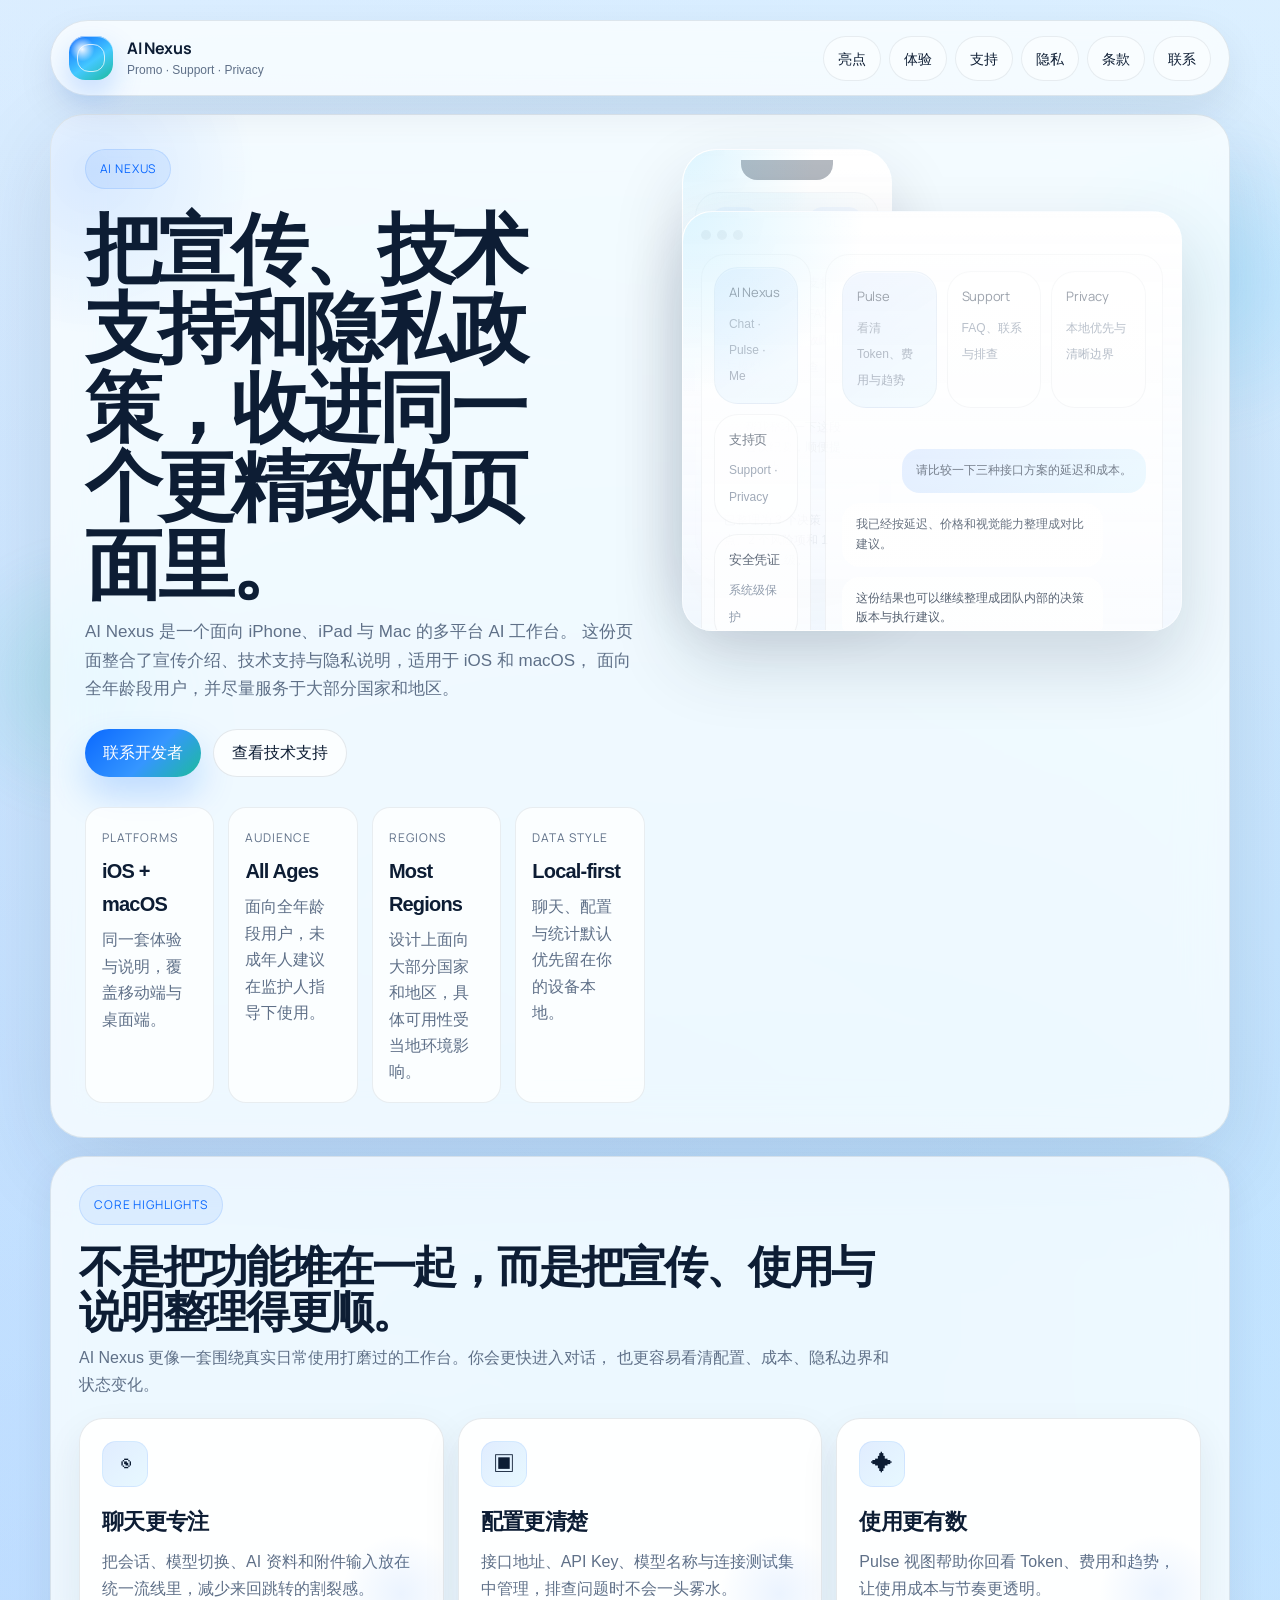
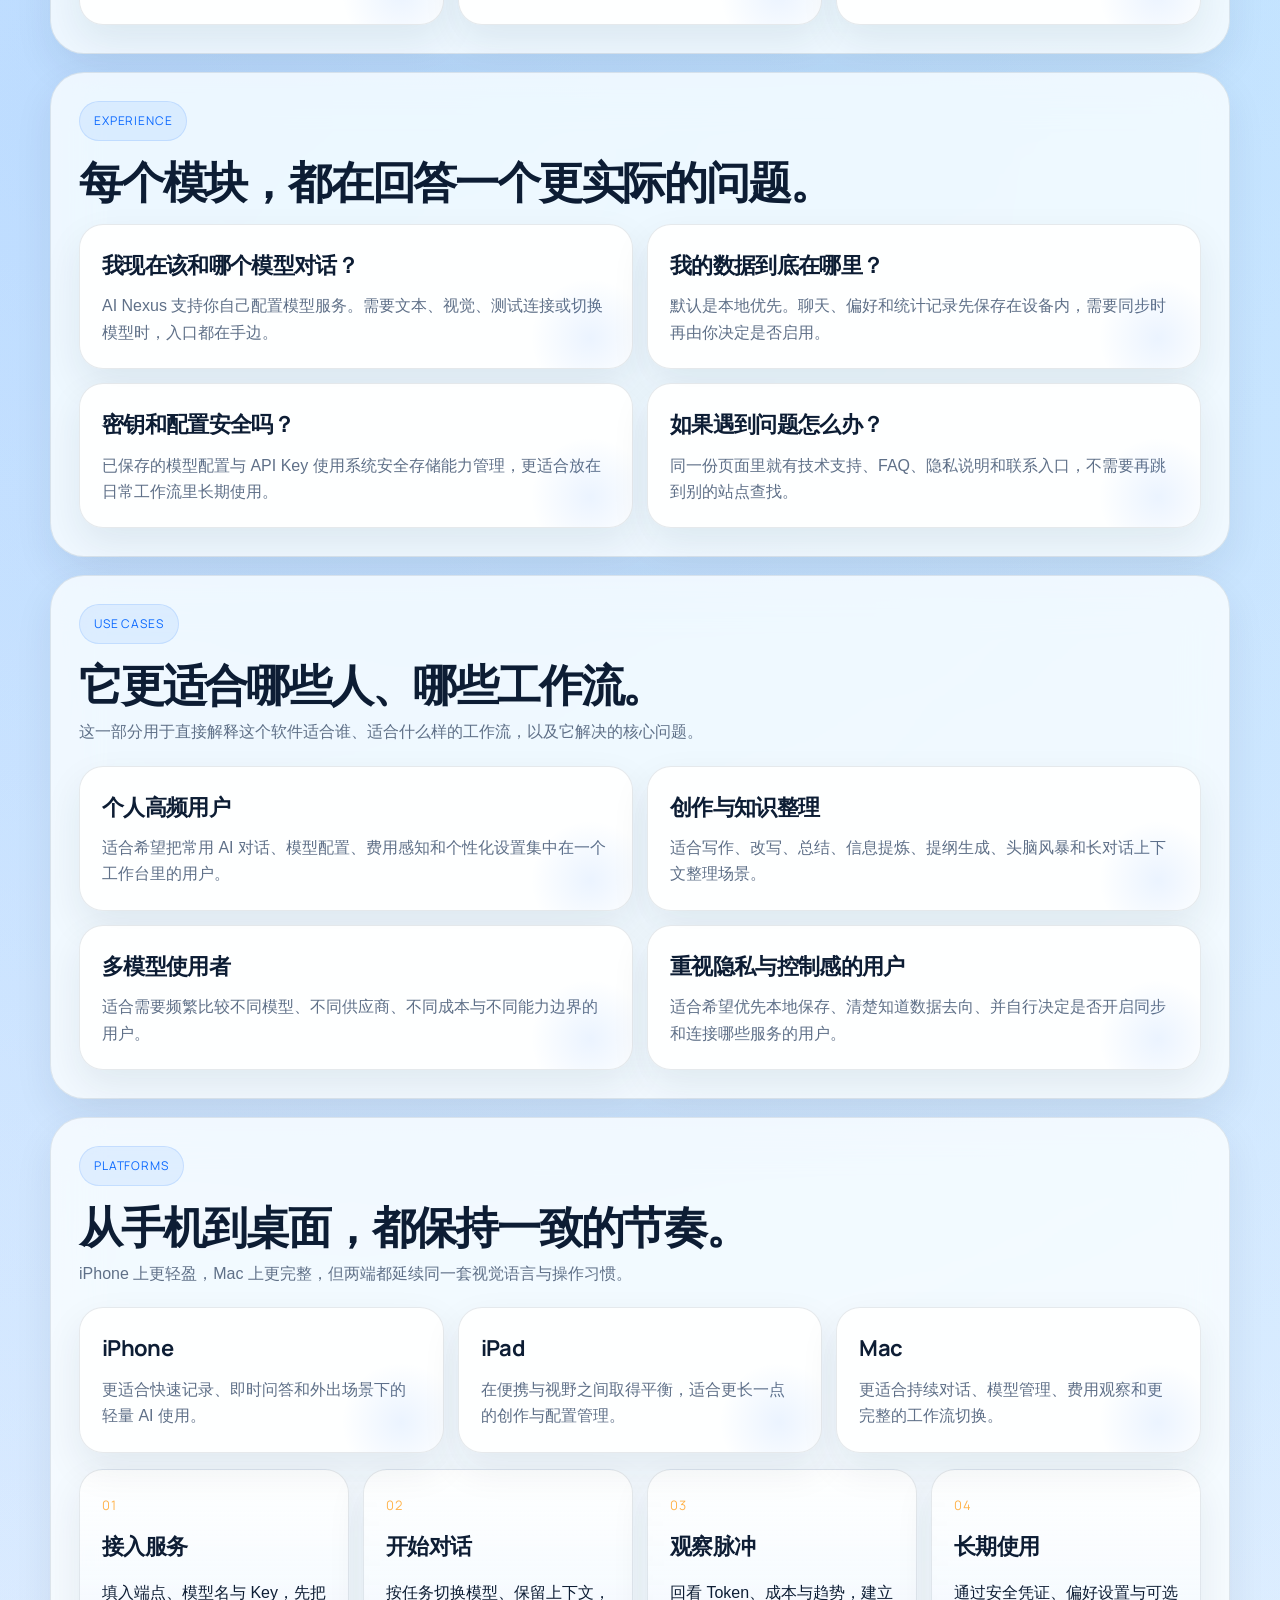
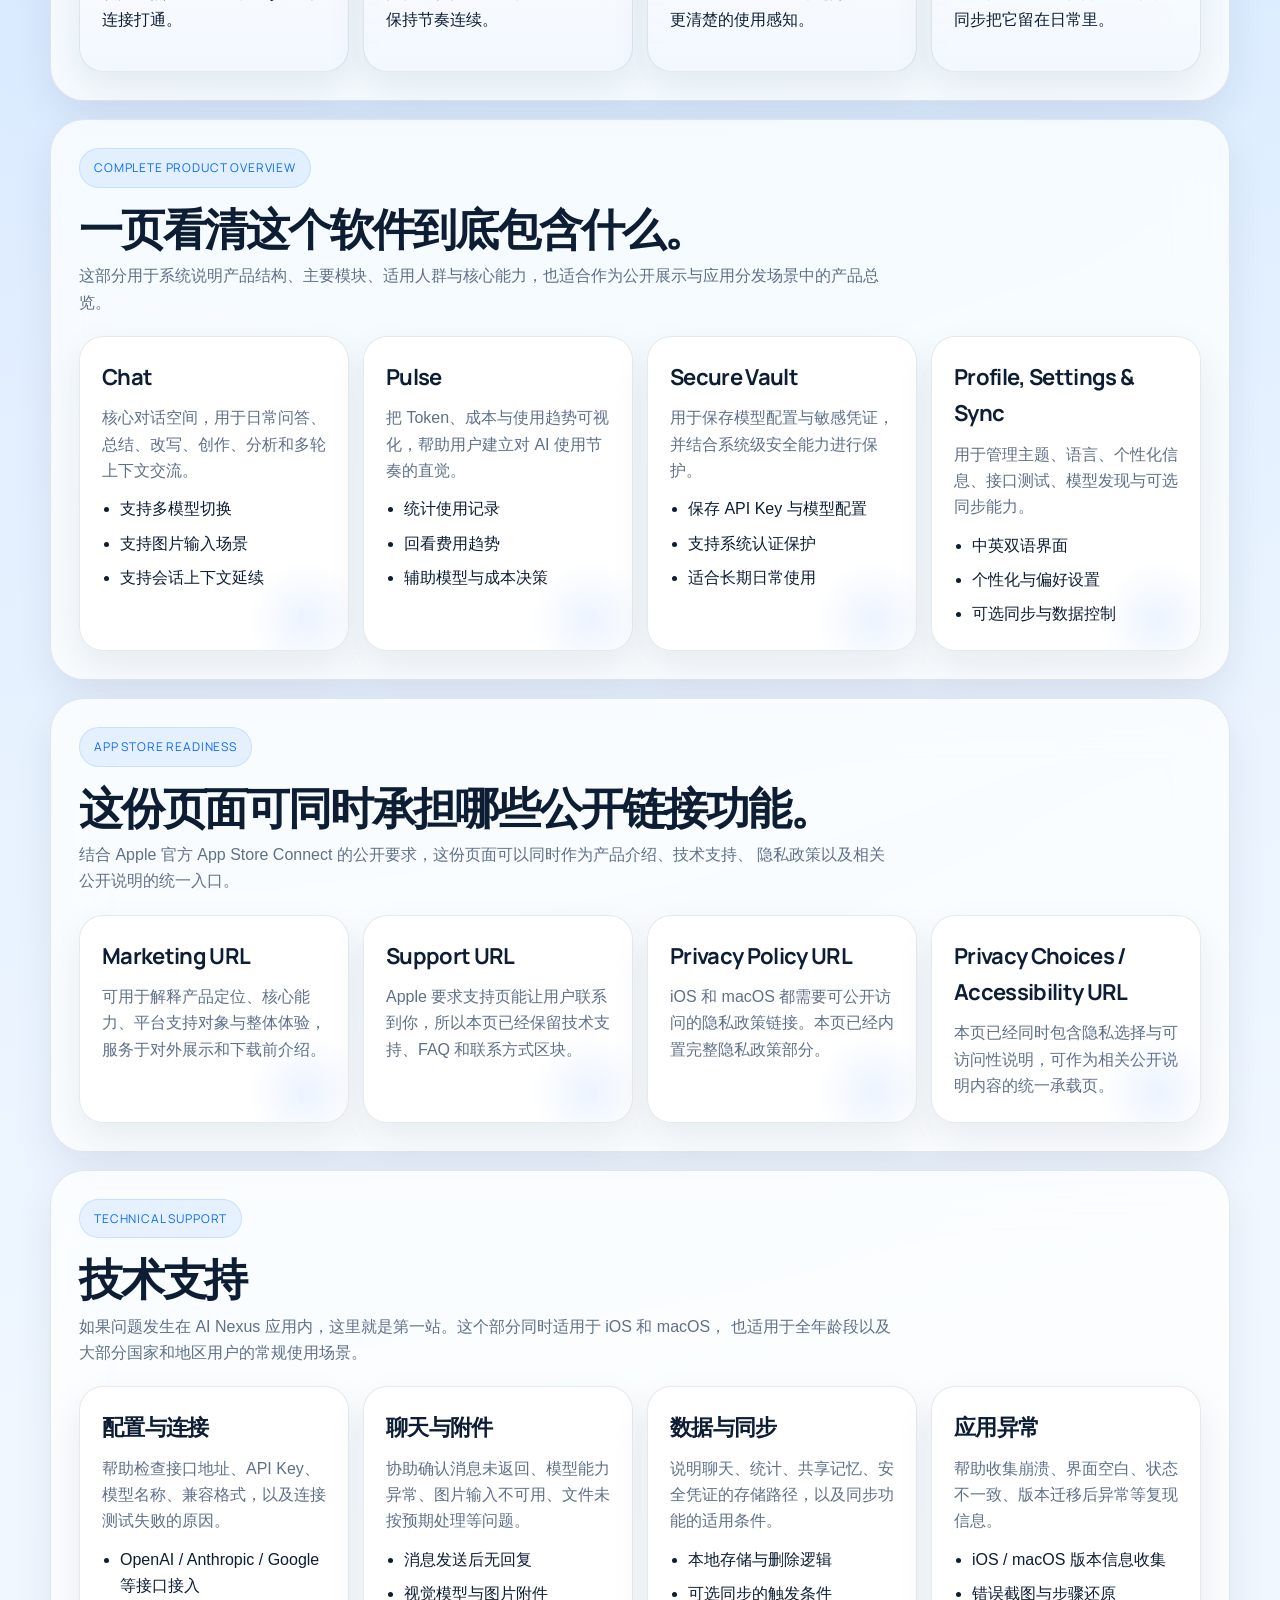
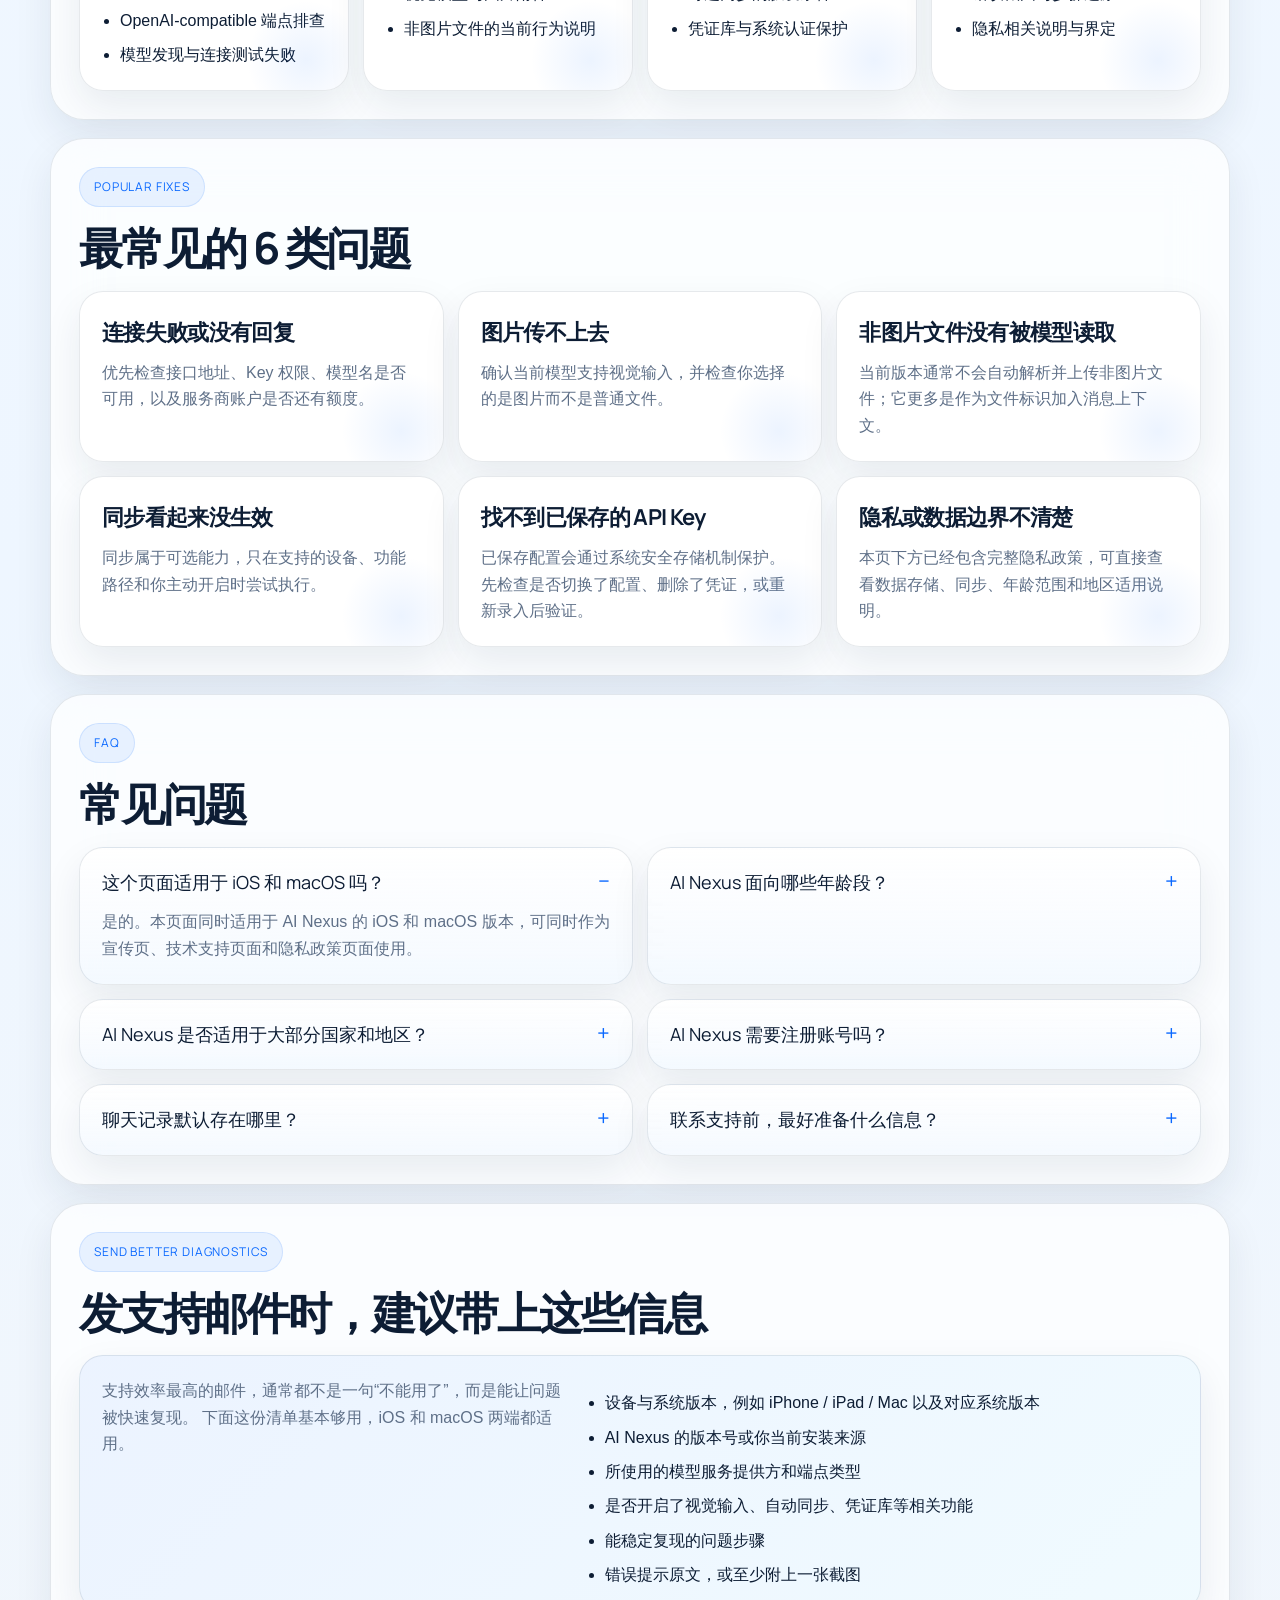
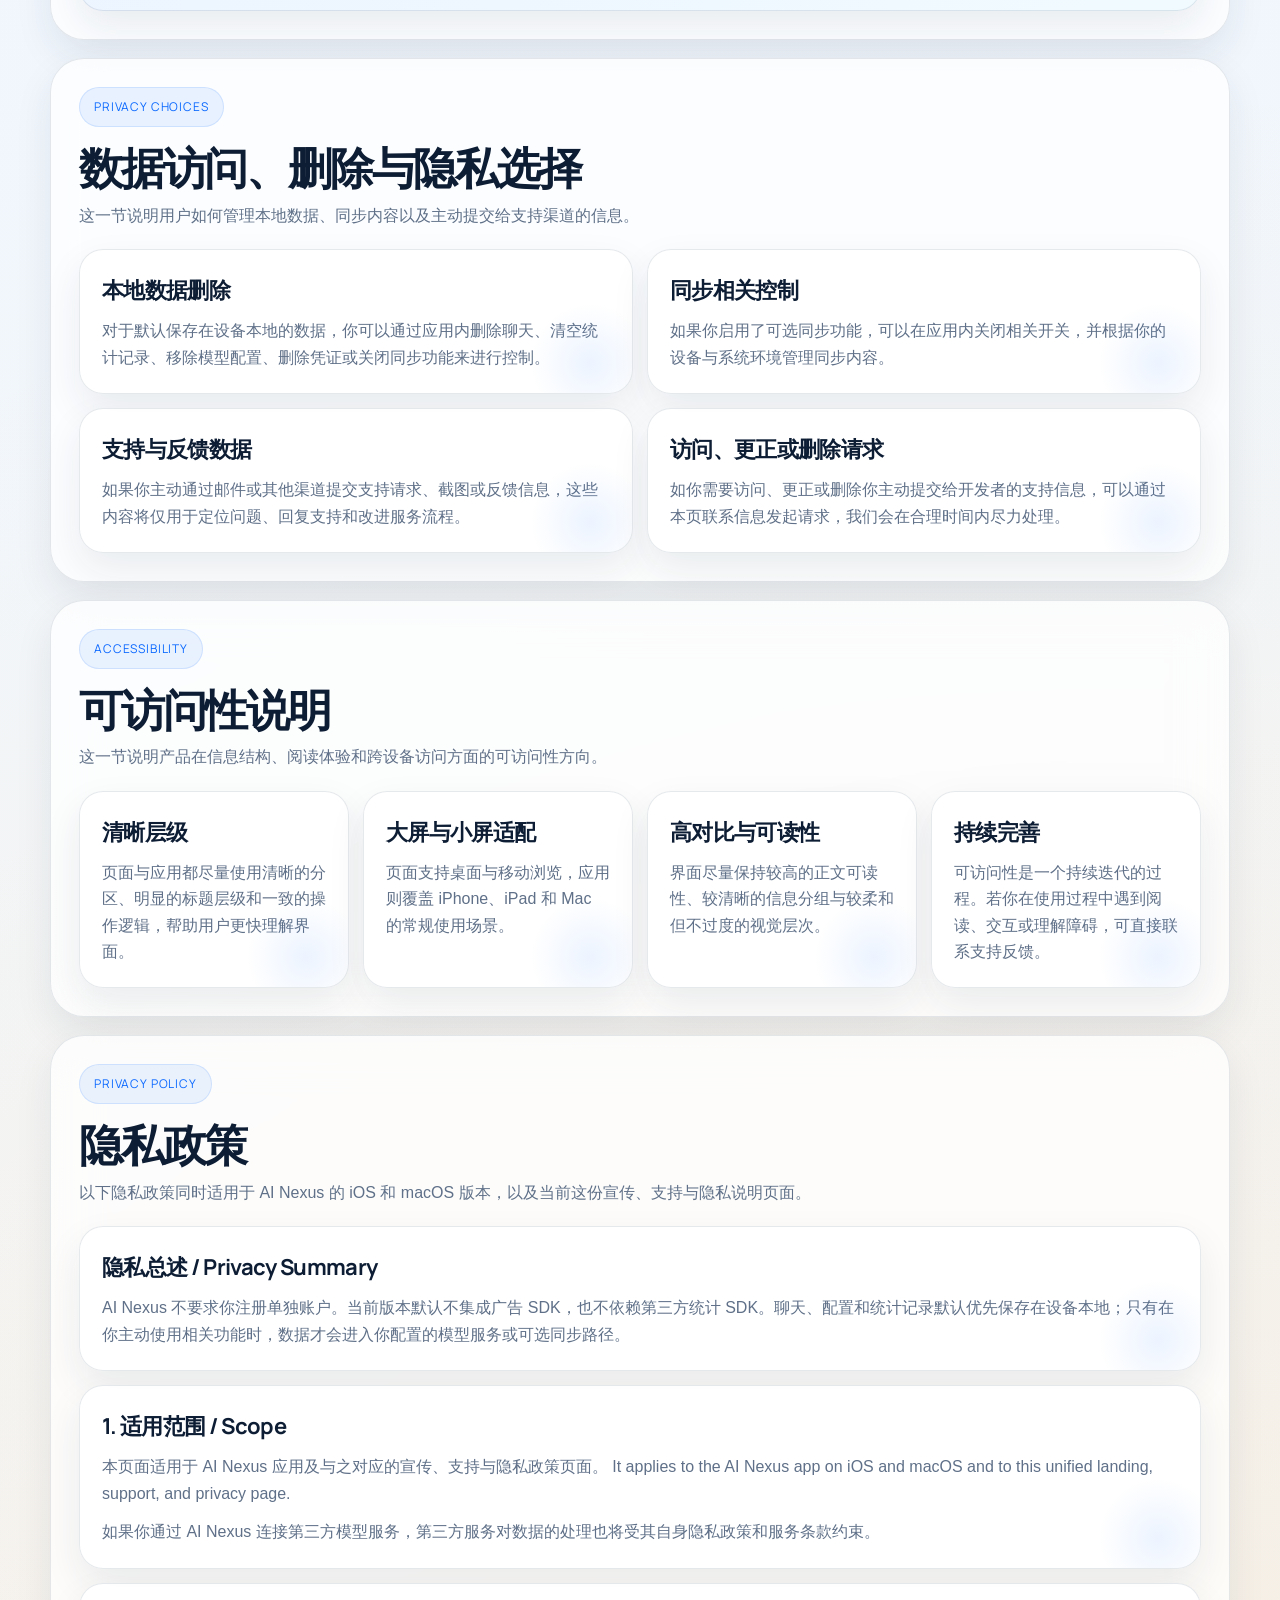
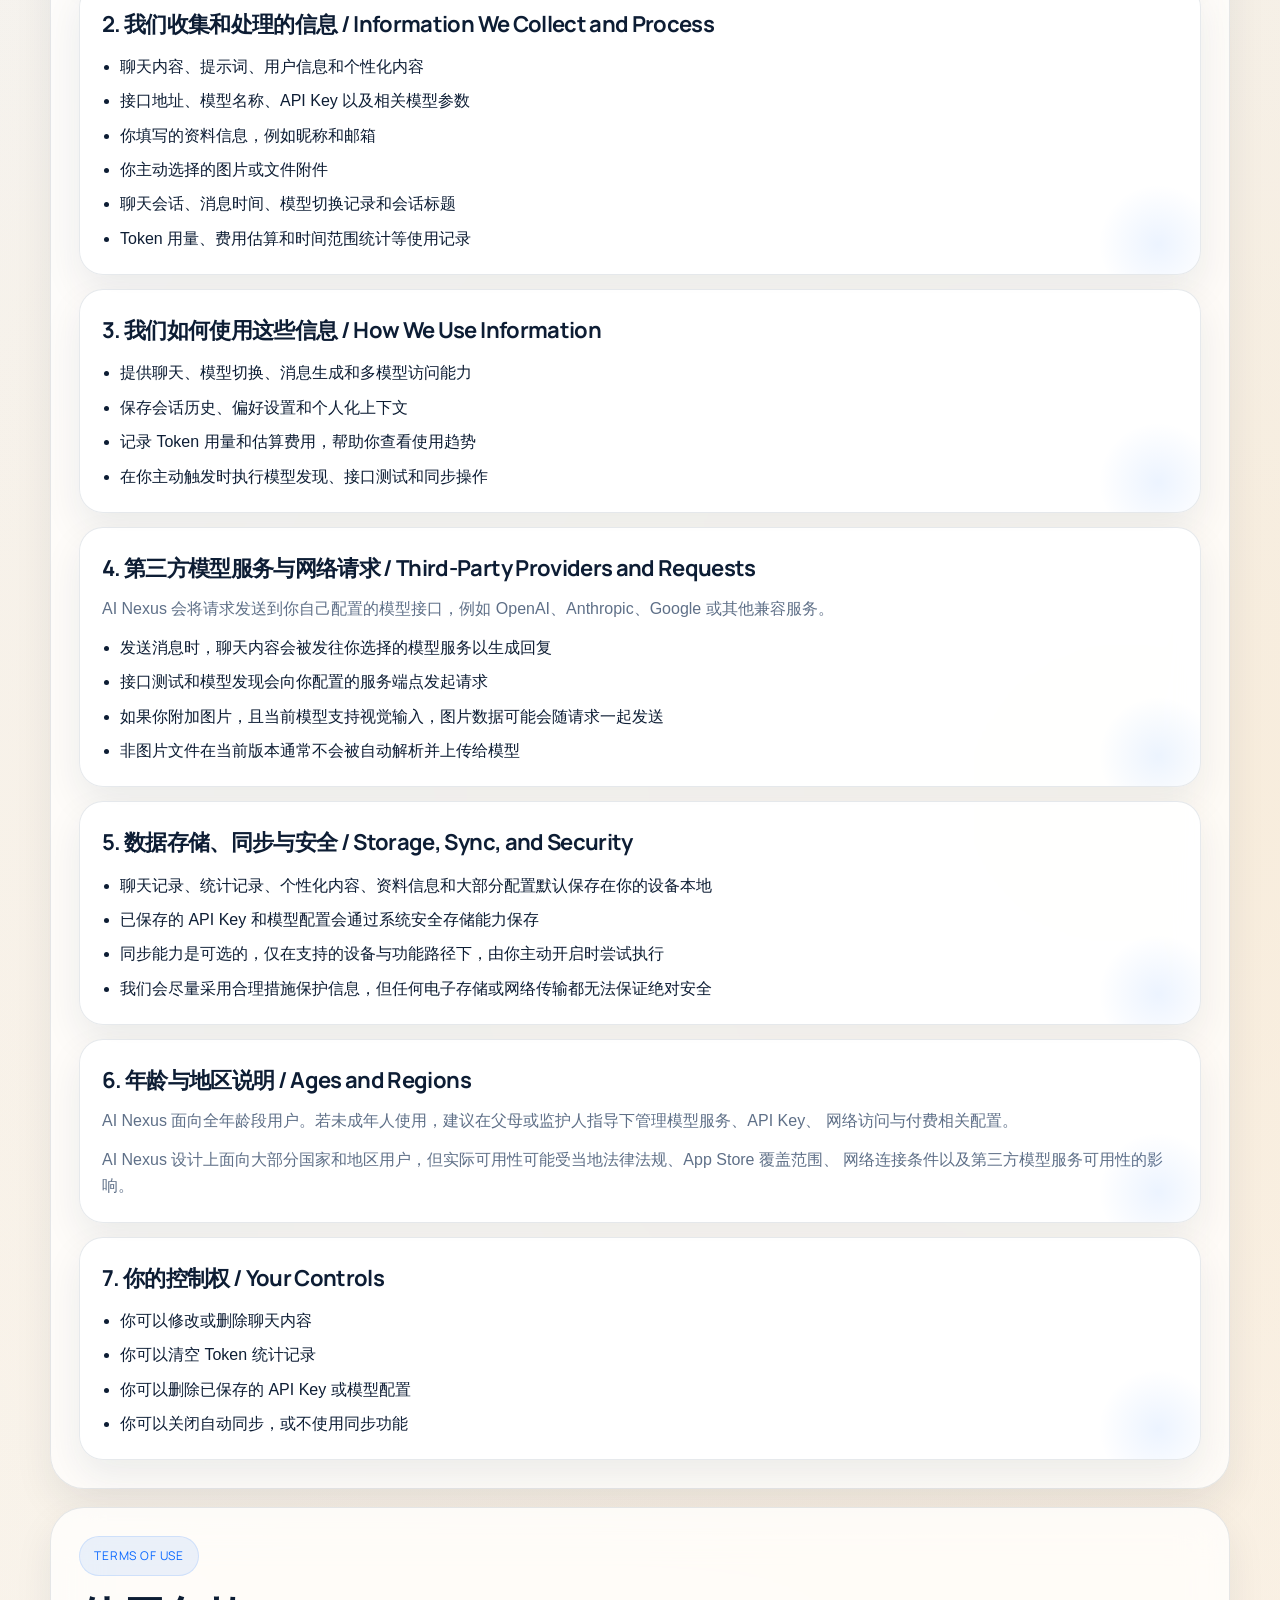
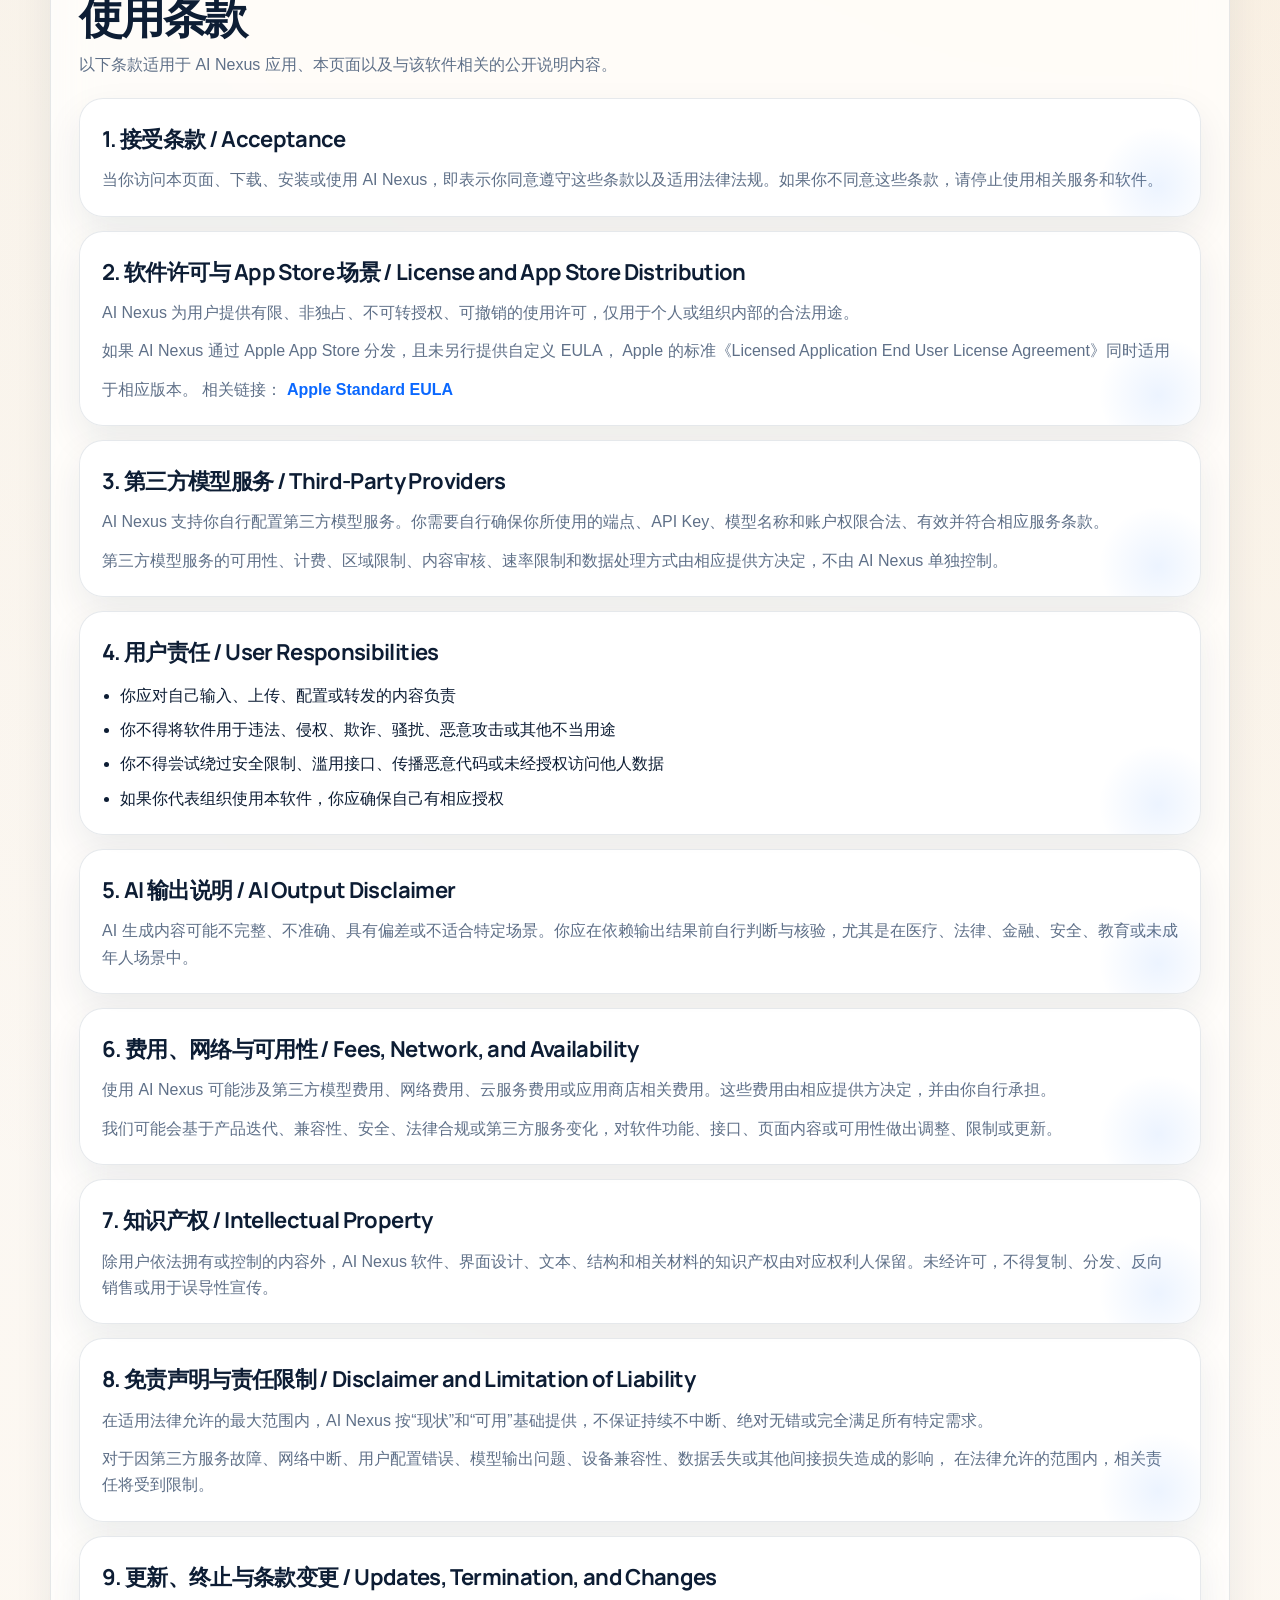
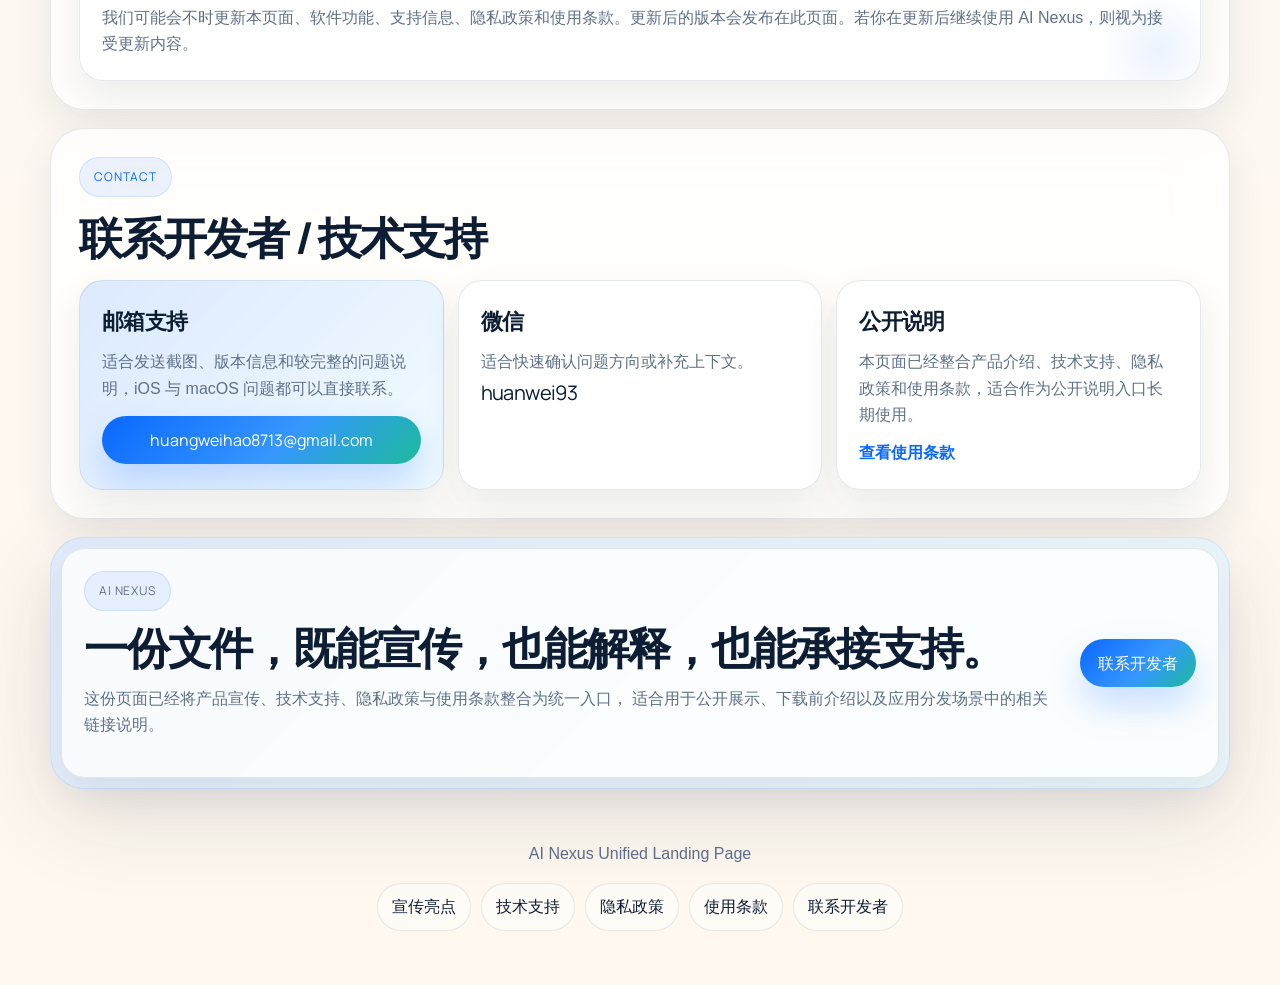
==== commit 99c6f083: "Add files via upload" ====
--- a/index.html
+++ b/index.html
@@ -3,133 +3,1282 @@
 <head>
   <meta charset="utf-8">
   <meta name="viewport" content="width=device-width, initial-scale=1">
-  <title>AI Nexus Support & Privacy</title>
-  <meta name="description" content="AI Nexus 技术支持与隐私政策页面，适用于 iOS 和 macOS，面向全年龄段用户，并为大部分国家和地区提供说明。">
+  <title>AI Nexus | 宣传、技术支持与隐私政策</title>
+  <meta name="description" content="AI Nexus 一体化页面，包含宣传介绍、技术支持、常见问题与隐私政策，适用于 iOS 和 macOS，面向全年龄段和大部分国家地区用户。">
   <link rel="preconnect" href="https://fonts.googleapis.com">
   <link rel="preconnect" href="https://fonts.gstatic.com" crossorigin>
-  <link href="https://fonts.googleapis.com/css2?family=IBM+Plex+Sans:wght@400;500;600;700&family=Space+Grotesk:wght@500;700&display=swap" rel="stylesheet">
-  <link rel="stylesheet" href="styles.css">
+  <link href="https://fonts.googleapis.com/css2?family=Manrope:wght@400;500;600;700;800&family=IBM+Plex+Sans+SC:wght@400;500;600;700&display=swap" rel="stylesheet">
+  <style>
+    :root {
+      --bg: #f7fbff;
+      --paper: rgba(255, 255, 255, 0.76);
+      --paper-strong: rgba(255, 255, 255, 0.92);
+      --paper-soft: rgba(243, 248, 255, 0.78);
+      --line: rgba(14, 38, 73, 0.1);
+      --line-strong: rgba(14, 38, 73, 0.18);
+      --ink: #0d1d34;
+      --muted: #5f7088;
+      --blue: #0a68ff;
+      --cyan: #44c8ff;
+      --teal: #1dbb9c;
+      --gold: #ffb44d;
+      --shadow: 0 28px 90px rgba(13, 32, 62, 0.12);
+      --shadow-soft: 0 16px 38px rgba(13, 32, 62, 0.08);
+      --radius-xl: 34px;
+      --radius-lg: 24px;
+      --radius-md: 18px;
+      --radius-sm: 14px;
+      --max: 1180px;
+    }
+
+    * {
+      box-sizing: border-box;
+    }
+
+    html {
+      scroll-behavior: smooth;
+    }
+
+    body {
+      margin: 0;
+      color: var(--ink);
+      font-family: "IBM Plex Sans SC", "PingFang SC", sans-serif;
+      background:
+        radial-gradient(circle at 10% 14%, rgba(10, 104, 255, 0.18), transparent 28%),
+        radial-gradient(circle at 84% 10%, rgba(68, 200, 255, 0.18), transparent 24%),
+        radial-gradient(circle at 88% 72%, rgba(255, 180, 77, 0.16), transparent 26%),
+        linear-gradient(180deg, #f9fcff, #eef6ff 44%, #fff8ef 100%);
+      min-height: 100vh;
+      line-height: 1.65;
+      overflow-x: hidden;
+      position: relative;
+    }
+
+    body::before,
+    body::after {
+      content: "";
+      position: fixed;
+      border-radius: 999px;
+      filter: blur(12px);
+      pointer-events: none;
+      z-index: 0;
+    }
+
+    body::before {
+      width: 320px;
+      height: 320px;
+      top: 120px;
+      right: -90px;
+      background: radial-gradient(circle, rgba(68, 200, 255, 0.22), transparent 68%);
+      animation: drift 14s ease-in-out infinite;
+    }
+
+    body::after {
+      width: 280px;
+      height: 280px;
+      left: -60px;
+      bottom: 80px;
+      background: radial-gradient(circle, rgba(29, 187, 156, 0.16), transparent 70%);
+      animation: drift 17s ease-in-out infinite reverse;
+    }
+
+    a {
+      color: inherit;
+      text-decoration: none;
+    }
+
+    .page {
+      width: min(var(--max), calc(100vw - 28px));
+      margin: 0 auto;
+      padding: 20px 0 44px;
+      position: relative;
+      z-index: 1;
+    }
+
+    .glass {
+      background: var(--paper);
+      backdrop-filter: blur(24px) saturate(145%);
+      -webkit-backdrop-filter: blur(24px) saturate(145%);
+      border: 1px solid var(--line);
+      box-shadow: var(--shadow-soft);
+    }
+
+    .nav {
+      display: flex;
+      justify-content: space-between;
+      align-items: center;
+      gap: 18px;
+      padding: 14px 18px;
+      border-radius: 999px;
+      margin-bottom: 18px;
+      position: sticky;
+      top: 16px;
+      z-index: 20;
+    }
+
+    .brand {
+      display: inline-flex;
+      align-items: center;
+      gap: 14px;
+      min-width: 0;
+    }
+
+    .brand-mark {
+      width: 44px;
+      height: 44px;
+      border-radius: 16px;
+      background:
+        radial-gradient(circle at 30% 30%, rgba(255, 255, 255, 0.95), transparent 28%),
+        linear-gradient(145deg, #0a68ff, #44c8ff 56%, #1dbb9c);
+      box-shadow:
+        inset 0 1px 0 rgba(255, 255, 255, 0.58),
+        0 14px 30px rgba(10, 104, 255, 0.22);
+      position: relative;
+      flex: none;
+    }
+
+    .brand-mark::after {
+      content: "";
+      position: absolute;
+      inset: 8px;
+      border-radius: 12px;
+      border: 1px solid rgba(255, 255, 255, 0.74);
+    }
+
+    .brand-copy {
+      display: flex;
+      flex-direction: column;
+      min-width: 0;
+    }
+
+    .brand-copy strong,
+    .eyebrow,
+    h1, h2, h3,
+    .button,
+    .metric-label,
+    .step-index,
+    .mock-pill,
+    .mini-title,
+    .nav-links a,
+    .faq-item summary {
+      font-family: "Manrope", "IBM Plex Sans SC", sans-serif;
+    }
+
+    .brand-copy strong {
+      font-size: 16px;
+      letter-spacing: -0.02em;
+    }
+
+    .brand-copy span {
+      color: var(--muted);
+      font-size: 12px;
+    }
+
+    .nav-links {
+      display: flex;
+      flex-wrap: wrap;
+      justify-content: flex-end;
+      gap: 8px;
+    }
+
+    .nav-links a {
+      padding: 10px 14px;
+      border-radius: 999px;
+      border: 1px solid rgba(14, 38, 73, 0.08);
+      background: rgba(255, 255, 255, 0.45);
+      transition: transform 180ms ease, background 180ms ease, border-color 180ms ease;
+      font-size: 14px;
+    }
+
+    .nav-links a:hover,
+    .button:hover {
+      transform: translateY(-1px);
+    }
+
+    .nav-links a:hover {
+      background: rgba(255, 255, 255, 0.92);
+      border-color: var(--line-strong);
+    }
+
+    .hero {
+      display: grid;
+      grid-template-columns: minmax(0, 1fr) minmax(340px, 0.94fr);
+      gap: 24px;
+      align-items: stretch;
+      padding: 34px;
+      border-radius: var(--radius-xl);
+      box-shadow: var(--shadow);
+      overflow: hidden;
+      position: relative;
+    }
+
+    .hero::before {
+      content: "";
+      position: absolute;
+      inset: -10% auto auto -10%;
+      width: 320px;
+      height: 320px;
+      border-radius: 50%;
+      background: radial-gradient(circle, rgba(10, 104, 255, 0.12), transparent 72%);
+      pointer-events: none;
+    }
+
+    .eyebrow {
+      display: inline-flex;
+      align-items: center;
+      gap: 8px;
+      padding: 9px 14px;
+      border-radius: 999px;
+      color: var(--blue);
+      background: rgba(10, 104, 255, 0.08);
+      border: 1px solid rgba(10, 104, 255, 0.12);
+      font-size: 12px;
+      letter-spacing: 0.07em;
+      text-transform: uppercase;
+      margin: 0 0 18px;
+    }
+
+    h1, h2 {
+      margin: 0;
+      line-height: 1.03;
+      letter-spacing: -0.05em;
+    }
+
+    h1 {
+      font-size: clamp(44px, 6vw, 78px);
+      max-width: 9.8ch;
+      margin-bottom: 16px;
+    }
+
+    h2 {
+      font-size: clamp(28px, 4.4vw, 44px);
+      margin-bottom: 12px;
+    }
+
+    h3 {
+      margin: 0 0 10px;
+      font-size: 22px;
+      letter-spacing: -0.03em;
+    }
+
+    .lead,
+    .section-copy,
+    .metric span,
+    .feature-card p,
+    .story-card p,
+    .platform-card p,
+    .support-card p,
+    .issue-card p,
+    .faq-item p,
+    .policy-card p,
+    .contact-card p,
+    .cta-card p,
+    .footer p {
+      color: var(--muted);
+    }
+
+    .lead {
+      margin: 0;
+      max-width: 60ch;
+      font-size: 17px;
+    }
+
+    .cta-row {
+      display: flex;
+      flex-wrap: wrap;
+      gap: 12px;
+      margin: 26px 0 30px;
+    }
+
+    .button {
+      display: inline-flex;
+      align-items: center;
+      justify-content: center;
+      min-height: 48px;
+      padding: 0 18px;
+      border-radius: 999px;
+      transition: transform 180ms ease, box-shadow 180ms ease, background 180ms ease;
+      text-align: center;
+    }
+
+    .button.primary {
+      color: #fff;
+      background: linear-gradient(135deg, var(--blue), #3596ff 56%, var(--teal));
+      box-shadow: 0 18px 36px rgba(10, 104, 255, 0.22);
+    }
+
+    .button.secondary {
+      border: 1px solid var(--line);
+      background: rgba(255, 255, 255, 0.76);
+    }
+
+    .metrics {
+      display: grid;
+      grid-template-columns: repeat(4, minmax(0, 1fr));
+      gap: 12px;
+    }
+
+    .metric {
+      padding: 16px;
+      border-radius: var(--radius-md);
+      background: rgba(255, 255, 255, 0.74);
+      border: 1px solid rgba(14, 38, 73, 0.08);
+    }
+
+    .metric strong {
+      display: block;
+      margin-bottom: 6px;
+      font-size: 20px;
+      letter-spacing: -0.04em;
+    }
+
+    .metric-label {
+      display: inline-flex;
+      margin-bottom: 8px;
+      color: var(--blue);
+      font-size: 12px;
+      letter-spacing: 0.08em;
+      text-transform: uppercase;
+    }
+
+    .hero-visual {
+      position: relative;
+      min-height: 560px;
+      display: flex;
+      align-items: center;
+      justify-content: center;
+    }
+
+    .device-stack {
+      position: relative;
+      width: min(100%, 500px);
+      height: 100%;
+      min-height: 560px;
+    }
+
+    .device {
+      position: absolute;
+      border-radius: 30px;
+      background: linear-gradient(180deg, rgba(255, 255, 255, 0.95), rgba(237, 244, 255, 0.82));
+      border: 1px solid rgba(255, 255, 255, 0.62);
+      box-shadow: 0 32px 70px rgba(13, 32, 62, 0.16);
+      overflow: hidden;
+    }
+
+    .device::before {
+      content: "";
+      position: absolute;
+      inset: 0;
+      background:
+        radial-gradient(circle at top left, rgba(68, 200, 255, 0.18), transparent 28%),
+        linear-gradient(180deg, rgba(255, 255, 255, 0.68), rgba(255, 255, 255, 0.28));
+      pointer-events: none;
+    }
+
+    .device.mac {
+      width: 100%;
+      height: 420px;
+      right: 0;
+      top: 62px;
+      padding: 18px 18px 0;
+    }
+
+    .device.phone {
+      width: 210px;
+      height: 430px;
+      left: 0;
+      top: 0;
+      padding: 12px;
+      border-radius: 34px;
+      backdrop-filter: blur(10px);
+      animation: floatCard 7s ease-in-out infinite;
+    }
+
+    .notch {
+      width: 92px;
+      height: 20px;
+      border-radius: 0 0 16px 16px;
+      background: rgba(13, 29, 52, 0.92);
+      margin: -2px auto 12px;
+    }
+
+    .mac-topbar {
+      display: flex;
+      align-items: center;
+      gap: 6px;
+      margin-bottom: 14px;
+    }
+
+    .dot {
+      width: 10px;
+      height: 10px;
+      border-radius: 50%;
+      background: rgba(13, 29, 52, 0.14);
+    }
+
+    .mac-layout {
+      display: grid;
+      grid-template-columns: 110px 1fr;
+      gap: 14px;
+      height: calc(100% - 28px);
+    }
+
+    .sidebar,
+    .workspace,
+    .phone-screen,
+    .mini-card {
+      border-radius: 24px;
+      border: 1px solid rgba(14, 38, 73, 0.08);
+      background: rgba(255, 255, 255, 0.64);
+    }
+
+    .sidebar {
+      padding: 12px;
+      display: flex;
+      flex-direction: column;
+      gap: 10px;
+    }
+
+    .workspace {
+      padding: 16px;
+      display: flex;
+      flex-direction: column;
+      gap: 12px;
+    }
+
+    .mini-row {
+      display: grid;
+      grid-template-columns: repeat(3, minmax(0, 1fr));
+      gap: 10px;
+    }
+
+    .mini-card {
+      padding: 14px;
+      min-height: 92px;
+      box-shadow: inset 0 1px 0 rgba(255, 255, 255, 0.48);
+    }
+
+    .mini-card.accent {
+      background: linear-gradient(145deg, rgba(10, 104, 255, 0.14), rgba(68, 200, 255, 0.1));
+    }
+
+    .mini-title {
+      display: block;
+      margin-bottom: 6px;
+      font-size: 13px;
+      letter-spacing: -0.02em;
+      color: var(--ink);
+    }
+
+    .mini-text {
+      font-size: 12px;
+      color: var(--muted);
+    }
+
+    .chat-list {
+      display: flex;
+      flex-direction: column;
+      gap: 10px;
+      margin-top: auto;
+    }
+
+    .bubble {
+      padding: 12px 14px;
+      border-radius: 18px;
+      max-width: 86%;
+      font-size: 12px;
+    }
+
+    .bubble.user {
+      margin-left: auto;
+      background: linear-gradient(135deg, rgba(10, 104, 255, 0.18), rgba(68, 200, 255, 0.16));
+    }
+
+    .bubble.ai {
+      background: rgba(255, 255, 255, 0.88);
+    }
+
+    .phone-screen {
+      height: calc(100% - 34px);
+      padding: 14px;
+      display: flex;
+      flex-direction: column;
+      gap: 12px;
+      background:
+        radial-gradient(circle at top, rgba(68, 200, 255, 0.16), transparent 28%),
+        linear-gradient(180deg, rgba(255, 255, 255, 0.9), rgba(239, 246, 255, 0.78));
+    }
+
+    .phone-header {
+      display: flex;
+      justify-content: space-between;
+      align-items: center;
+      margin-bottom: 6px;
+    }
+
+    .mock-pill {
+      display: inline-flex;
+      align-items: center;
+      padding: 7px 10px;
+      border-radius: 999px;
+      background: rgba(10, 104, 255, 0.1);
+      color: var(--blue);
+      font-size: 11px;
+      letter-spacing: 0.06em;
+      text-transform: uppercase;
+    }
+
+    .phone-metrics {
+      display: grid;
+      grid-template-columns: repeat(2, minmax(0, 1fr));
+      gap: 10px;
+    }
+
+    .phone-chat {
+      display: flex;
+      flex-direction: column;
+      gap: 10px;
+      margin-top: auto;
+    }
+
+    .section {
+      margin-top: 18px;
+      padding: 28px;
+      border-radius: var(--radius-xl);
+    }
+
+    .section-head {
+      max-width: 820px;
+      margin-bottom: 20px;
+    }
+
+    .section-copy {
+      margin: 0;
+      font-size: 16px;
+    }
+
+    .feature-grid,
+    .story-grid,
+    .platform-grid,
+    .support-grid,
+    .issue-grid,
+    .faq-grid,
+    .contact-grid,
+    .policy-stack,
+    .metrics {
+      display: grid;
+      gap: 14px;
+    }
+
+    .feature-grid {
+      grid-template-columns: repeat(3, minmax(0, 1fr));
+    }
+
+    .story-grid {
+      grid-template-columns: repeat(2, minmax(0, 1fr));
+    }
+
+    .platform-grid {
+      grid-template-columns: repeat(3, minmax(0, 1fr));
+    }
+
+    .support-grid {
+      grid-template-columns: repeat(4, minmax(0, 1fr));
+    }
+
+    .issue-grid {
+      grid-template-columns: repeat(3, minmax(0, 1fr));
+    }
+
+    .faq-grid {
+      grid-template-columns: repeat(2, minmax(0, 1fr));
+    }
+
+    .contact-grid {
+      grid-template-columns: repeat(3, minmax(0, 1fr));
+    }
+
+    .policy-stack {
+      grid-template-columns: 1fr;
+    }
+
+    .feature-card,
+    .story-card,
+    .platform-card,
+    .support-card,
+    .issue-card,
+    .faq-item,
+    .policy-card,
+    .contact-card,
+    .cta-card,
+    .diagnostic-panel {
+      padding: 22px;
+      border-radius: var(--radius-lg);
+      border: 1px solid var(--line);
+      background: var(--paper-strong);
+      box-shadow: var(--shadow-soft);
+      position: relative;
+      overflow: hidden;
+    }
+
+    .feature-card::before,
+    .story-card::before,
+    .platform-card::before,
+    .support-card::before,
+    .issue-card::before,
+    .policy-card::before {
+      content: "";
+      position: absolute;
+      inset: auto -18px -30px auto;
+      width: 120px;
+      height: 120px;
+      border-radius: 50%;
+      background: radial-gradient(circle, rgba(10, 104, 255, 0.08), transparent 70%);
+      pointer-events: none;
+    }
+
+    .feature-card p,
+    .story-card p,
+    .platform-card p,
+    .support-card p,
+    .issue-card p,
+    .faq-item p,
+    .policy-card p,
+    .contact-card p {
+      margin: 0;
+    }
+
+    .clean-list,
+    .diagnostic-list {
+      margin: 12px 0 0;
+      padding-left: 18px;
+      color: var(--ink);
+    }
+
+    .clean-list li + li,
+    .diagnostic-list li + li {
+      margin-top: 8px;
+    }
+
+    .muted-text {
+      color: var(--muted);
+    }
+
+    .icon-badge {
+      width: 46px;
+      height: 46px;
+      border-radius: 14px;
+      display: grid;
+      place-items: center;
+      margin-bottom: 16px;
+      font-size: 22px;
+      background: linear-gradient(135deg, rgba(10, 104, 255, 0.12), rgba(68, 200, 255, 0.12));
+      border: 1px solid rgba(10, 104, 255, 0.08);
+    }
+
+    .steps {
+      display: grid;
+      grid-template-columns: repeat(4, minmax(0, 1fr));
+      gap: 14px;
+    }
+
+    .step {
+      padding: 22px;
+      border-radius: var(--radius-lg);
+      background: linear-gradient(180deg, rgba(255, 255, 255, 0.9), rgba(241, 247, 255, 0.74));
+      border: 1px solid var(--line);
+      box-shadow: var(--shadow-soft);
+    }
+
+    .step-index {
+      display: inline-flex;
+      margin-bottom: 12px;
+      color: var(--gold);
+      font-size: 13px;
+      letter-spacing: 0.08em;
+      text-transform: uppercase;
+    }
+
+    .faq-item {
+      background: linear-gradient(180deg, rgba(255, 255, 255, 0.94), rgba(242, 248, 255, 0.78));
+    }
+
+    .faq-item summary {
+      list-style: none;
+      cursor: pointer;
+      font-size: 18px;
+      line-height: 1.42;
+    }
+
+    .faq-item summary::-webkit-details-marker {
+      display: none;
+    }
+
+    .faq-item summary::after {
+      content: "+";
+      float: right;
+      color: var(--blue);
+      font-size: 22px;
+      line-height: 1;
+    }
+
+    .faq-item[open] summary::after {
+      content: "−";
+    }
+
+    .faq-item p {
+      margin-top: 14px;
+    }
+
+    .diagnostic-panel {
+      display: grid;
+      grid-template-columns: minmax(0, 0.88fr) minmax(0, 1.12fr);
+      gap: 20px;
+      background: linear-gradient(135deg, rgba(10, 104, 255, 0.08), rgba(68, 200, 255, 0.08)), var(--paper-strong);
+    }
+
+    .contact-card.emphasis {
+      background: linear-gradient(135deg, rgba(10, 104, 255, 0.14), rgba(68, 200, 255, 0.08)), rgba(255, 255, 255, 0.92);
+    }
+
+    .contact-value {
+      display: block;
+      font-family: "Manrope", "IBM Plex Sans SC", sans-serif;
+      font-size: 20px;
+      letter-spacing: -0.03em;
+      color: var(--ink);
+    }
+
+    .text-link {
+      display: inline-flex;
+      margin-top: 12px;
+      color: var(--blue);
+      font-weight: 700;
+    }
+
+    .contact-card .button {
+      width: 100%;
+      word-break: break-word;
+      margin-top: 14px;
+    }
+
+    .cta-band {
+      margin-top: 18px;
+      padding: 10px;
+      border-radius: var(--radius-xl);
+      background: linear-gradient(135deg, rgba(10, 104, 255, 0.12), rgba(68, 200, 255, 0.1)), rgba(255, 255, 255, 0.68);
+      border: 1px solid rgba(10, 104, 255, 0.1);
+      box-shadow: var(--shadow);
+    }
+
+    .cta-card {
+      display: grid;
+      grid-template-columns: minmax(0, 1fr) auto;
+      gap: 18px;
+      align-items: center;
+      background: rgba(255, 255, 255, 0.8);
+    }
+
+    .footer {
+      margin-top: 18px;
+      padding: 18px 6px 10px;
+      text-align: center;
+    }
+
+    .footer-links {
+      display: flex;
+      flex-wrap: wrap;
+      justify-content: center;
+      gap: 10px;
+      margin-top: 12px;
+    }
+
+    .footer-links a {
+      padding: 10px 14px;
+      border-radius: 999px;
+      border: 1px solid var(--line);
+      background: rgba(255, 255, 255, 0.58);
+    }
+
+    .fade-up {
+      opacity: 0;
+      transform: translateY(24px);
+      animation: fadeUp 0.8s ease forwards;
+    }
+
+    .delay-1 { animation-delay: 0.08s; }
+    .delay-2 { animation-delay: 0.16s; }
+    .delay-3 { animation-delay: 0.24s; }
+
+    @keyframes fadeUp {
+      to {
+        opacity: 1;
+        transform: translateY(0);
+      }
+    }
+
+    @keyframes drift {
+      0%, 100% { transform: translate3d(0, 0, 0); }
+      50% { transform: translate3d(10px, -18px, 0); }
+    }
+
+    @keyframes floatCard {
+      0%, 100% { transform: translateY(0); }
+      50% { transform: translateY(-10px); }
+    }
+
+    @media (max-width: 1080px) {
+      .hero,
+      .cta-card,
+      .diagnostic-panel {
+        grid-template-columns: 1fr;
+      }
+
+      .feature-grid,
+      .platform-grid,
+      .metrics,
+      .support-grid {
+        grid-template-columns: repeat(2, minmax(0, 1fr));
+      }
+
+      .story-grid,
+      .issue-grid,
+      .faq-grid,
+      .contact-grid,
+      .steps {
+        grid-template-columns: repeat(2, minmax(0, 1fr));
+      }
+
+      .hero-visual {
+        min-height: 500px;
+      }
+    }
+
+    @media (max-width: 760px) {
+      .page {
+        width: min(100vw - 18px, var(--max));
+        padding-top: 12px;
+      }
+
+      .nav {
+        position: static;
+        border-radius: 30px;
+        flex-direction: column;
+        align-items: stretch;
+      }
+
+      .nav-links {
+        justify-content: flex-start;
+      }
+
+      .hero,
+      .section,
+      .feature-card,
+      .story-card,
+      .platform-card,
+      .support-card,
+      .issue-card,
+      .faq-item,
+      .policy-card,
+      .contact-card,
+      .cta-card,
+      .diagnostic-panel,
+      .step {
+        padding-left: 18px;
+        padding-right: 18px;
+      }
+
+      .feature-grid,
+      .story-grid,
+      .platform-grid,
+      .support-grid,
+      .issue-grid,
+      .faq-grid,
+      .contact-grid,
+      .metrics,
+      .steps {
+        grid-template-columns: 1fr;
+      }
+
+      h1 {
+        max-width: none;
+      }
+
+      .hero-visual,
+      .device-stack {
+        min-height: 520px;
+      }
+
+      .device.mac {
+        width: 100%;
+        left: 0;
+      }
+
+      .device.phone {
+        width: 185px;
+      }
+    }
+  </style>
 </head>
-<body class="support-page">
-  <main class="page-shell">
-    <header class="site-header">
-      <a class="brand" href="./index.html" aria-label="AI Nexus Support and Privacy Home">
-        <span class="brand-mark" aria-hidden="true"></span>
+<body>
+  <main class="page">
+    <header class="nav glass fade-up">
+      <a class="brand" href="#top">
+        <span class="brand-mark"></span>
         <span class="brand-copy">
           <strong>AI Nexus</strong>
-          <span>Support & Privacy</span>
+          <span>Promo · Support · Privacy</span>
         </span>
       </a>
 
-      <nav class="top-nav" aria-label="Primary">
-        <a href="#availability">适用范围</a>
-        <a href="#coverage">技术支持</a>
-        <a href="#faq">FAQ</a>
-        <a href="#privacy">隐私政策</a>
-        <a href="#contact">联系支持</a>
+      <nav class="nav-links" aria-label="Page">
+        <a href="#features">亮点</a>
+        <a href="#experience">体验</a>
+        <a href="#support">支持</a>
+        <a href="#privacy">隐私</a>
+        <a href="#terms">条款</a>
+        <a href="#contact">联系</a>
       </nav>
     </header>
 
-    <section class="hero-panel">
-      <div class="hero-copy reveal">
-        <p class="eyebrow">AI Nexus Support & Privacy</p>
-        <h1>一个页面，覆盖技术支持与隐私政策。</h1>
+    <section class="hero glass" id="top">
+      <div class="fade-up delay-1">
+        <p class="eyebrow">AI Nexus</p>
+        <h1>把宣传、技术支持和隐私政策，收进同一个更精致的页面里。</h1>
         <p class="lead">
-          本页面同时适用于 AI Nexus 的 iOS 和 macOS 版本，包含技术支持、常见问题、故障排查、
-          联系方式，以及完整的隐私政策说明。AI Nexus 面向全年龄段用户，并尽量服务于大部分国家和地区的用户。
+          AI Nexus 是一个面向 iPhone、iPad 与 Mac 的多平台 AI 工作台。
+          这份页面整合了宣传介绍、技术支持与隐私说明，适用于 iOS 和 macOS，
+          面向全年龄段用户，并尽量服务于大部分国家和地区。
         </p>
 
-        <div class="action-row">
-          <a class="button primary" href="mailto:huangweihao8713@gmail.com?subject=AI%20Nexus%20Support">发送支持邮件</a>
-          <a class="button secondary" href="#privacy">查看隐私政策</a>
+        <div class="cta-row">
+          <a class="button primary" href="mailto:huangweihao8713@gmail.com?subject=AI%20Nexus">联系开发者</a>
+          <a class="button secondary" href="#support">查看技术支持</a>
         </div>
 
-        <div class="stat-grid">
-          <article class="stat-card">
-            <span class="stat-label">平台</span>
+        <div class="metrics">
+          <article class="metric">
+            <span class="metric-label">Platforms</span>
             <strong>iOS + macOS</strong>
-            <p>同一份支持与隐私说明，同时覆盖移动端与桌面端。</p>
+            <span>同一套体验与说明，覆盖移动端与桌面端。</span>
           </article>
-          <article class="stat-card">
-            <span class="stat-label">年龄范围</span>
+          <article class="metric">
+            <span class="metric-label">Audience</span>
             <strong>All Ages</strong>
-            <p>AI Nexus 面向全年龄段用户，未成年人建议在监护人指导下使用。</p>
+            <span>面向全年龄段用户，未成年人建议在监护人指导下使用。</span>
           </article>
-          <article class="stat-card">
-            <span class="stat-label">地区范围</span>
+          <article class="metric">
+            <span class="metric-label">Regions</span>
             <strong>Most Regions</strong>
-            <p>产品设计上面向大部分国家和地区，具体可用性可能受当地政策和网络环境影响。</p>
+            <span>设计上面向大部分国家和地区，具体可用性受当地环境影响。</span>
           </article>
-          <article class="stat-card">
-            <span class="stat-label">数据模式</span>
+          <article class="metric">
+            <span class="metric-label">Data Style</span>
             <strong>Local-first</strong>
-            <p>聊天、配置与统计信息默认优先保存在你的设备本地。</p>
+            <span>聊天、配置与统计默认优先留在你的设备本地。</span>
           </article>
         </div>
       </div>
 
-      <div class="hero-visual reveal" aria-hidden="true">
-        <div class="signal-stage">
-          <div class="signal-ring ring-one"></div>
-          <div class="signal-ring ring-two"></div>
-          <div class="signal-ring ring-three"></div>
-          <div class="signal-core"></div>
-          <div class="floating-note note-one">
-            <strong>Support</strong>
-            <span>FAQ, contact, troubleshooting</span>
+      <div class="hero-visual fade-up delay-2" aria-hidden="true">
+        <div class="device-stack">
+          <div class="device phone">
+            <div class="notch"></div>
+            <div class="phone-screen">
+              <div class="phone-header">
+                <span class="mock-pill">Chat</span>
+                <span class="mock-pill">Pulse</span>
+              </div>
+              <div class="phone-metrics">
+                <div class="mini-card accent">
+                  <span class="mini-title">多模型</span>
+                  <span class="mini-text">自由切换服务与模型</span>
+                </div>
+                <div class="mini-card">
+                  <span class="mini-title">支持</span>
+                  <span class="mini-text">FAQ 与故障排查</span>
+                </div>
+              </div>
+              <div class="phone-chat">
+                <div class="bubble user">帮我整理一下这段会议纪要，顺便提炼重点。</div>
+                <div class="bubble ai">已整理为 3 个决策点、2 个风险项和 1 个待办优先级。</div>
+                <div class="bubble ai">我也可以继续整理成邮件版本、对外摘要或更短的行动清单。</div>
+              </div>
+            </div>
           </div>
-          <div class="floating-note note-two">
-            <strong>Privacy</strong>
-            <span>iOS and macOS policy in one page</span>
-          </div>
-          <div class="floating-note note-three">
-            <strong>Global</strong>
-            <span>All ages, most countries and regions</span>
+
+          <div class="device mac">
+            <div class="mac-topbar">
+              <span class="dot"></span>
+              <span class="dot"></span>
+              <span class="dot"></span>
+            </div>
+            <div class="mac-layout">
+              <aside class="sidebar">
+                <div class="mini-card accent">
+                  <span class="mini-title">AI Nexus</span>
+                  <span class="mini-text">Chat · Pulse · Me</span>
+                </div>
+                <div class="mini-card">
+                  <span class="mini-title">支持页</span>
+                  <span class="mini-text">Support · Privacy</span>
+                </div>
+                <div class="mini-card">
+                  <span class="mini-title">安全凭证</span>
+                  <span class="mini-text">系统级保护</span>
+                </div>
+              </aside>
+              <section class="workspace">
+                <div class="mini-row">
+                  <div class="mini-card accent">
+                    <span class="mini-title">Pulse</span>
+                    <span class="mini-text">看清 Token、费用与趋势</span>
+                  </div>
+                  <div class="mini-card">
+                    <span class="mini-title">Support</span>
+                    <span class="mini-text">FAQ、联系与排查</span>
+                  </div>
+                  <div class="mini-card">
+                    <span class="mini-title">Privacy</span>
+                    <span class="mini-text">本地优先与清晰边界</span>
+                  </div>
+                </div>
+                <div class="chat-list">
+                  <div class="bubble user">请比较一下三种接口方案的延迟和成本。</div>
+                  <div class="bubble ai">我已经按延迟、价格和视觉能力整理成对比建议。</div>
+                  <div class="bubble ai">这份结果也可以继续整理成团队内部的决策版本与执行建议。</div>
+                </div>
+              </section>
+            </div>
           </div>
         </div>
       </div>
     </section>
 
-    <section class="section-block" id="availability">
-      <div class="section-heading">
-        <p class="section-kicker">Scope & Audience</p>
-        <h2>适用平台、年龄与地区</h2>
-        <p>
-          为了方便上架和用户查阅，这一页同时承担 Support URL 与 Privacy Policy 的角色。
-          页面内容适用于 AI Nexus 的 iOS 和 macOS 版本。
+    <section class="section glass fade-up delay-1" id="features">
+      <div class="section-head">
+        <p class="eyebrow">Core Highlights</p>
+        <h2>不是把功能堆在一起，而是把宣传、使用与说明整理得更顺。</h2>
+        <p class="section-copy">
+          AI Nexus 更像一套围绕真实日常使用打磨过的工作台。你会更快进入对话，
+          也更容易看清配置、成本、隐私边界和状态变化。
+        </p>
+      </div>
+
+      <div class="feature-grid">
+        <article class="feature-card">
+          <div class="icon-badge">◉</div>
+          <h3>聊天更专注</h3>
+          <p>把会话、模型切换、AI 资料和附件输入放在统一流线里，减少来回跳转的割裂感。</p>
+        </article>
+        <article class="feature-card">
+          <div class="icon-badge">▣</div>
+          <h3>配置更清楚</h3>
+          <p>接口地址、API Key、模型名称与连接测试集中管理，排查问题时不会一头雾水。</p>
+        </article>
+        <article class="feature-card">
+          <div class="icon-badge">✦</div>
+          <h3>使用更有数</h3>
+          <p>Pulse 视图帮助你回看 Token、费用和趋势，让使用成本与节奏更透明。</p>
+        </article>
+      </div>
+    </section>
+
+    <section class="section glass fade-up delay-2" id="experience">
+      <div class="section-head">
+        <p class="eyebrow">Experience</p>
+        <h2>每个模块，都在回答一个更实际的问题。</h2>
+      </div>
+
+      <div class="story-grid">
+        <article class="story-card">
+          <h3>我现在该和哪个模型对话？</h3>
+          <p>AI Nexus 支持你自己配置模型服务。需要文本、视觉、测试连接或切换模型时，入口都在手边。</p>
+        </article>
+        <article class="story-card">
+          <h3>我的数据到底在哪里？</h3>
+          <p>默认是本地优先。聊天、偏好和统计记录先保存在设备内，需要同步时再由你决定是否启用。</p>
+        </article>
+        <article class="story-card">
+          <h3>密钥和配置安全吗？</h3>
+          <p>已保存的模型配置与 API Key 使用系统安全存储能力管理，更适合放在日常工作流里长期使用。</p>
+        </article>
+        <article class="story-card">
+          <h3>如果遇到问题怎么办？</h3>
+          <p>同一份页面里就有技术支持、FAQ、隐私说明和联系入口，不需要再跳到别的站点查找。</p>
+        </article>
+      </div>
+    </section>
+
+    <section class="section glass fade-up delay-3" id="use-cases">
+      <div class="section-head">
+        <p class="eyebrow">Use Cases</p>
+        <h2>它更适合哪些人、哪些工作流。</h2>
+        <p class="section-copy">
+          这一部分用于直接解释这个软件适合谁、适合什么样的工作流，以及它解决的核心问题。
+        </p>
+      </div>
+
+      <div class="story-grid">
+        <article class="story-card">
+          <h3>个人高频用户</h3>
+          <p>适合希望把常用 AI 对话、模型配置、费用感知和个性化设置集中在一个工作台里的用户。</p>
+        </article>
+        <article class="story-card">
+          <h3>创作与知识整理</h3>
+          <p>适合写作、改写、总结、信息提炼、提纲生成、头脑风暴和长对话上下文整理场景。</p>
+        </article>
+        <article class="story-card">
+          <h3>多模型使用者</h3>
+          <p>适合需要频繁比较不同模型、不同供应商、不同成本与不同能力边界的用户。</p>
+        </article>
+        <article class="story-card">
+          <h3>重视隐私与控制感的用户</h3>
+          <p>适合希望优先本地保存、清楚知道数据去向、并自行决定是否开启同步和连接哪些服务的用户。</p>
+        </article>
+      </div>
+    </section>
+
+    <section class="section glass fade-up delay-3" id="platforms">
+      <div class="section-head">
+        <p class="eyebrow">Platforms</p>
+        <h2>从手机到桌面，都保持一致的节奏。</h2>
+        <p class="section-copy">
+          iPhone 上更轻盈，Mac 上更完整，但两端都延续同一套视觉语言与操作习惯。
+        </p>
+      </div>
+
+      <div class="platform-grid">
+        <article class="platform-card">
+          <h3>iPhone</h3>
+          <p>更适合快速记录、即时问答和外出场景下的轻量 AI 使用。</p>
+        </article>
+        <article class="platform-card">
+          <h3>iPad</h3>
+          <p>在便携与视野之间取得平衡，适合更长一点的创作与配置管理。</p>
+        </article>
+        <article class="platform-card">
+          <h3>Mac</h3>
+          <p>更适合持续对话、模型管理、费用观察和更完整的工作流切换。</p>
+        </article>
+      </div>
+
+      <div class="steps" style="margin-top: 16px;">
+        <article class="step">
+          <span class="step-index">01</span>
+          <h3>接入服务</h3>
+          <p>填入端点、模型名与 Key，先把连接打通。</p>
+        </article>
+        <article class="step">
+          <span class="step-index">02</span>
+          <h3>开始对话</h3>
+          <p>按任务切换模型、保留上下文，保持节奏连续。</p>
+        </article>
+        <article class="step">
+          <span class="step-index">03</span>
+          <h3>观察脉冲</h3>
+          <p>回看 Token、成本与趋势，建立更清楚的使用感知。</p>
+        </article>
+        <article class="step">
+          <span class="step-index">04</span>
+          <h3>长期使用</h3>
+          <p>通过安全凭证、偏好设置与可选同步把它留在日常里。</p>
+        </article>
+      </div>
+    </section>
+
+    <section class="section glass fade-up delay-1" id="complete">
+      <div class="section-head">
+        <p class="eyebrow">Complete Product Overview</p>
+        <h2>一页看清这个软件到底包含什么。</h2>
+        <p class="section-copy">
+          这部分用于系统说明产品结构、主要模块、适用人群与核心能力，也适合作为公开展示与应用分发场景中的产品总览。
         </p>
       </div>
 
       <div class="support-grid">
         <article class="support-card">
-          <h3>适用于 iOS 与 macOS</h3>
-          <p>本页面说明 AI Nexus 在 iPhone、iPad 和 Mac 上的支持信息与隐私处理方式。</p>
+          <h3>Chat</h3>
+          <p>核心对话空间，用于日常问答、总结、改写、创作、分析和多轮上下文交流。</p>
+          <ul class="clean-list">
+            <li>支持多模型切换</li>
+            <li>支持图片输入场景</li>
+            <li>支持会话上下文延续</li>
+          </ul>
         </article>
 
         <article class="support-card">
-          <h3>面向全年龄段</h3>
-          <p>AI Nexus 面向全年龄段用户提供服务。若未成年人使用，建议在父母或监护人指导下配置模型服务和网络访问。</p>
+          <h3>Pulse</h3>
+          <p>把 Token、成本与使用趋势可视化，帮助用户建立对 AI 使用节奏的直觉。</p>
+          <ul class="clean-list">
+            <li>统计使用记录</li>
+            <li>回看费用趋势</li>
+            <li>辅助模型与成本决策</li>
+          </ul>
         </article>
 
         <article class="support-card">
-          <h3>覆盖大部分国家和地区</h3>
-          <p>AI Nexus 设计上面向大部分国家和地区的用户，但具体可用性仍可能受 App Store、当地法律、网络环境与第三方模型服务限制影响。</p>
+          <h3>Secure Vault</h3>
+          <p>用于保存模型配置与敏感凭证，并结合系统级安全能力进行保护。</p>
+          <ul class="clean-list">
+            <li>保存 API Key 与模型配置</li>
+            <li>支持系统认证保护</li>
+            <li>适合长期日常使用</li>
+          </ul>
         </article>
 
         <article class="support-card">
-          <h3>同页提供支持与隐私说明</h3>
-          <p>你可以在同一个页面中找到技术支持、常见问题、联系方式，以及数据处理与隐私政策内容。</p>
+          <h3>Profile, Settings & Sync</h3>
+          <p>用于管理主题、语言、个性化信息、接口测试、模型发现与可选同步能力。</p>
+          <ul class="clean-list">
+            <li>中英双语界面</li>
+            <li>个性化与偏好设置</li>
+            <li>可选同步与数据控制</li>
+          </ul>
         </article>
       </div>
     </section>
 
-    <section class="section-block" id="coverage">
-      <div class="section-heading">
-        <p class="section-kicker">Technical Support</p>
-        <h2>技术支持覆盖范围</h2>
-        <p>
-          如果问题发生在 AI Nexus 应用内，这里就是第一站；如果问题属于第三方模型服务本身，
-          我们也会帮你判断边界，并告诉你下一步应该查哪里。
+    <section class="section glass fade-up delay-2" id="publishing">
+      <div class="section-head">
+        <p class="eyebrow">App Store Readiness</p>
+        <h2>这份页面可同时承担哪些公开链接功能。</h2>
+        <p class="section-copy">
+          结合 Apple 官方 App Store Connect 的公开要求，这份页面可以同时作为产品介绍、技术支持、
+          隐私政策以及相关公开说明的统一入口。
+        </p>
+      </div>
+
+      <div class="support-grid">
+        <article class="support-card">
+          <h3>Marketing URL</h3>
+          <p>可用于解释产品定位、核心能力、平台支持对象与整体体验，服务于对外展示和下载前介绍。</p>
+        </article>
+
+        <article class="support-card">
+          <h3>Support URL</h3>
+          <p>Apple 要求支持页能让用户联系到你，所以本页已经保留技术支持、FAQ 和联系方式区块。</p>
+        </article>
+
+        <article class="support-card">
+          <h3>Privacy Policy URL</h3>
+          <p>iOS 和 macOS 都需要可公开访问的隐私政策链接。本页已经内置完整隐私政策部分。</p>
+        </article>
+
+        <article class="support-card">
+          <h3>Privacy Choices / Accessibility URL</h3>
+          <p>本页已经同时包含隐私选择与可访问性说明，可作为相关公开说明内容的统一承载页。</p>
+        </article>
+      </div>
+    </section>
+
+    <section class="section glass fade-up delay-1" id="support">
+      <div class="section-head">
+        <p class="eyebrow">Technical Support</p>
+        <h2>技术支持</h2>
+        <p class="section-copy">
+          如果问题发生在 AI Nexus 应用内，这里就是第一站。这个部分同时适用于 iOS 和 macOS，
+          也适用于全年龄段以及大部分国家和地区用户的常规使用场景。
         </p>
       </div>
 
@@ -156,10 +1305,10 @@
 
         <article class="support-card">
           <h3>数据与同步</h3>
-          <p>说明聊天、统计、共享记忆、安全凭证的存储路径，以及 iCloud 同步的适用条件。</p>
+          <p>说明聊天、统计、共享记忆、安全凭证的存储路径，以及同步功能的适用条件。</p>
           <ul class="clean-list">
             <li>本地存储与删除逻辑</li>
-            <li>iCloud 可选同步</li>
+            <li>可选同步的触发条件</li>
             <li>凭证库与系统认证保护</li>
           </ul>
         </article>
@@ -176,42 +1325,9 @@
       </div>
     </section>
 
-    <section class="section-block" id="triage">
-      <div class="section-heading">
-        <p class="section-kicker">4-Minute Triage</p>
-        <h2>先做这 4 步，很多问题可以更快定位</h2>
-      </div>
-
-      <div class="step-grid">
-        <article class="step-card">
-          <span class="step-index">01</span>
-          <h3>检查你正在使用的模型配置</h3>
-          <p>确认端点地址、模型名、格式偏好和 API Key 是否对应同一家服务，不要把不同供应商的配置混用。</p>
-        </article>
-
-        <article class="step-card">
-          <span class="step-index">02</span>
-          <h3>在应用内跑一次连接测试</h3>
-          <p>如果连接测试已经失败，优先排查网络、Key 权限、服务商配额和端点路径，而不是先怀疑聊天页。</p>
-        </article>
-
-        <article class="step-card">
-          <span class="step-index">03</span>
-          <h3>确认当前模型是否支持你要的能力</h3>
-          <p>图片输入需要模型支持视觉能力。非图片文件在当前版本通常不会被自动解析上传，只会以文件标识加入上下文。</p>
-        </article>
-
-        <article class="step-card">
-          <span class="step-index">04</span>
-          <h3>区分应用问题和供应商问题</h3>
-          <p>如果接口测试成功但回复异常，可能是模型服务本身的限额、策略或上游波动；如果应用内状态错乱，再联系支持更高效。</p>
-        </article>
-      </div>
-    </section>
-
-    <section class="section-block">
-      <div class="section-heading">
-        <p class="section-kicker">Popular Fixes</p>
+    <section class="section glass fade-up delay-2">
+      <div class="section-head">
+        <p class="eyebrow">Popular Fixes</p>
         <h2>最常见的 6 类问题</h2>
       </div>
 
@@ -230,7 +1346,7 @@
         </article>
         <article class="issue-card">
           <h3>同步看起来没生效</h3>
-          <p>iCloud 同步属于可选功能，只在支持的 iOS 设备和你主动开启时尝试执行。</p>
+          <p>同步属于可选能力，只在支持的设备、功能路径和你主动开启时尝试执行。</p>
         </article>
         <article class="issue-card">
           <h3>找不到已保存的 API Key</h3>
@@ -243,16 +1359,16 @@
       </div>
     </section>
 
-    <section class="section-block" id="faq">
-      <div class="section-heading">
-        <p class="section-kicker">FAQ</p>
+    <section class="section glass fade-up delay-3">
+      <div class="section-head">
+        <p class="eyebrow">FAQ</p>
         <h2>常见问题</h2>
       </div>
 
       <div class="faq-grid">
         <details class="faq-item" open>
           <summary>这个页面适用于 iOS 和 macOS 吗？</summary>
-          <p>是的。本页面同时适用于 AI Nexus 的 iOS 和 macOS 版本，可同时作为技术支持页面和隐私政策页面使用。</p>
+          <p>是的。本页面同时适用于 AI Nexus 的 iOS 和 macOS 版本，可同时作为宣传页、技术支持页面和隐私政策页面使用。</p>
         </details>
 
         <details class="faq-item">
@@ -282,15 +1398,15 @@
       </div>
     </section>
 
-    <section class="section-block">
-      <div class="section-heading">
-        <p class="section-kicker">Send Better Diagnostics</p>
+    <section class="section glass fade-up delay-1">
+      <div class="section-head">
+        <p class="eyebrow">Send Better Diagnostics</p>
         <h2>发支持邮件时，建议带上这些信息</h2>
       </div>
 
       <div class="diagnostic-panel">
-        <div class="diagnostic-copy">
-          <p>
+        <div>
+          <p class="section-copy" style="margin: 0;">
             支持效率最高的邮件，通常都不是一句“不能用了”，而是能让问题被快速复现。
             下面这份清单基本够用，iOS 和 macOS 两端都适用。
           </p>
@@ -306,50 +1422,104 @@
       </div>
     </section>
 
-    <section class="section-block" id="privacy">
-      <div class="section-heading">
-        <p class="section-kicker">Privacy Policy</p>
+    <section class="section glass fade-up delay-2" id="privacy-choices">
+      <div class="section-head">
+        <p class="eyebrow">Privacy Choices</p>
+        <h2>数据访问、删除与隐私选择</h2>
+        <p class="section-copy">
+          这一节说明用户如何管理本地数据、同步内容以及主动提交给支持渠道的信息。
+        </p>
+      </div>
+
+      <div class="story-grid">
+        <article class="story-card">
+          <h3>本地数据删除</h3>
+          <p>对于默认保存在设备本地的数据，你可以通过应用内删除聊天、清空统计记录、移除模型配置、删除凭证或关闭同步功能来进行控制。</p>
+        </article>
+        <article class="story-card">
+          <h3>同步相关控制</h3>
+          <p>如果你启用了可选同步功能，可以在应用内关闭相关开关，并根据你的设备与系统环境管理同步内容。</p>
+        </article>
+        <article class="story-card">
+          <h3>支持与反馈数据</h3>
+          <p>如果你主动通过邮件或其他渠道提交支持请求、截图或反馈信息，这些内容将仅用于定位问题、回复支持和改进服务流程。</p>
+        </article>
+        <article class="story-card">
+          <h3>访问、更正或删除请求</h3>
+          <p>如你需要访问、更正或删除你主动提交给开发者的支持信息，可以通过本页联系信息发起请求，我们会在合理时间内尽力处理。</p>
+        </article>
+      </div>
+    </section>
+
+    <section class="section glass fade-up delay-3" id="accessibility">
+      <div class="section-head">
+        <p class="eyebrow">Accessibility</p>
+        <h2>可访问性说明</h2>
+        <p class="section-copy">
+          这一节说明产品在信息结构、阅读体验和跨设备访问方面的可访问性方向。
+        </p>
+      </div>
+
+      <div class="support-grid">
+        <article class="support-card">
+          <h3>清晰层级</h3>
+          <p>页面与应用都尽量使用清晰的分区、明显的标题层级和一致的操作逻辑，帮助用户更快理解界面。</p>
+        </article>
+        <article class="support-card">
+          <h3>大屏与小屏适配</h3>
+          <p>页面支持桌面与移动浏览，应用则覆盖 iPhone、iPad 和 Mac 的常规使用场景。</p>
+        </article>
+        <article class="support-card">
+          <h3>高对比与可读性</h3>
+          <p>界面尽量保持较高的正文可读性、较清晰的信息分组与较柔和但不过度的视觉层次。</p>
+        </article>
+        <article class="support-card">
+          <h3>持续完善</h3>
+          <p>可访问性是一个持续迭代的过程。若你在使用过程中遇到阅读、交互或理解障碍，可直接联系支持反馈。</p>
+        </article>
+      </div>
+    </section>
+
+    <section class="section glass fade-up delay-2" id="privacy">
+      <div class="section-head">
+        <p class="eyebrow">Privacy Policy</p>
         <h2>隐私政策</h2>
-        <p>
-          以下隐私政策同时适用于 AI Nexus 的 iOS 和 macOS 版本，以及当前这份支持与隐私说明页面。
+        <p class="section-copy">
+          以下隐私政策同时适用于 AI Nexus 的 iOS 和 macOS 版本，以及当前这份宣传、支持与隐私说明页面。
         </p>
       </div>
 
       <div class="policy-stack">
         <article class="policy-card">
-          <h2>1. 适用范围 / Scope</h2>
+          <h3>隐私总述 / Privacy Summary</h3>
+          <p>AI Nexus 不要求你注册单独账户。当前版本默认不集成广告 SDK，也不依赖第三方统计 SDK。聊天、配置和统计记录默认优先保存在设备本地；只有在你主动使用相关功能时，数据才会进入你配置的模型服务或可选同步路径。</p>
+        </article>
+
+        <article class="policy-card">
+          <h3>1. 适用范围 / Scope</h3>
           <p>
-            本页面适用于 AI Nexus 应用及与之对应的支持与隐私政策页面。
-            It applies to the AI Nexus app on iOS and macOS and to this support and privacy page.
+            本页面适用于 AI Nexus 应用及与之对应的宣传、支持与隐私政策页面。
+            It applies to the AI Nexus app on iOS and macOS and to this unified landing, support, and privacy page.
           </p>
-          <p class="muted-text">
+          <p class="muted-text" style="margin-top: 12px;">
             如果你通过 AI Nexus 连接第三方模型服务，第三方服务对数据的处理也将受其自身隐私政策和服务条款约束。
           </p>
         </article>
 
         <article class="policy-card">
-          <h2>2. 我们收集和处理的信息 / Information We Collect and Process</h2>
-          <h3>2.1 你主动提供的信息 / Information You Provide</h3>
+          <h3>2. 我们收集和处理的信息 / Information We Collect and Process</h3>
           <ul class="clean-list">
             <li>聊天内容、提示词、用户信息和个性化内容</li>
             <li>接口地址、模型名称、API Key 以及相关模型参数</li>
             <li>你填写的资料信息，例如昵称和邮箱</li>
             <li>你主动选择的图片或文件附件</li>
-          </ul>
-
-          <h3>2.2 应用在本地生成或保存的信息 / Data Generated or Stored Locally</h3>
-          <ul class="clean-list">
             <li>聊天会话、消息时间、模型切换记录和会话标题</li>
             <li>Token 用量、费用估算和时间范围统计等使用记录</li>
-            <li>主题、语言和偏好设置等设备端配置</li>
           </ul>
-
-          <h3>2.3 敏感配置 / Sensitive Configuration</h3>
-          <p>已保存的模型配置和 API Key 会使用系统安全存储机制保存。</p>
         </article>
 
         <article class="policy-card">
-          <h2>3. 我们如何使用这些信息 / How We Use Information</h2>
+          <h3>3. 我们如何使用这些信息 / How We Use Information</h3>
           <ul class="clean-list">
             <li>提供聊天、模型切换、消息生成和多模型访问能力</li>
             <li>保存会话历史、偏好设置和个人化上下文</li>
@@ -359,7 +1529,7 @@
         </article>
 
         <article class="policy-card">
-          <h2>4. 第三方模型服务与网络请求 / Third-Party Providers and Requests</h2>
+          <h3>4. 第三方模型服务与网络请求 / Third-Party Providers and Requests</h3>
           <p>
             AI Nexus 会将请求发送到你自己配置的模型接口，例如 OpenAI、Anthropic、Google 或其他兼容服务。
           </p>
@@ -369,41 +1539,32 @@
             <li>如果你附加图片，且当前模型支持视觉输入，图片数据可能会随请求一起发送</li>
             <li>非图片文件在当前版本通常不会被自动解析并上传给模型</li>
           </ul>
-          <p class="muted-text">这些第三方服务对数据的处理不受 AI Nexus 单独控制。</p>
         </article>
 
         <article class="policy-card">
-          <h2>5. 数据存储、同步与安全 / Storage, Sync, and Security</h2>
-          <h3>5.1 本地存储 / Local Storage</h3>
-          <p>聊天记录、统计记录、个性化内容、资料信息和大部分配置默认保存在你的设备本地。</p>
-
-          <h3>5.2 安全存储 / Secure Storage</h3>
-          <p>已保存的 API Key 和模型配置会通过系统安全存储能力保存。</p>
-
-          <h3>5.3 可选同步 / Optional Sync</h3>
-          <p>
-            在支持的设备与功能路径下，如果你主动开启自动备份或手动执行同步，应用会尝试同步聊天、配置、
-            统计记录、资料信息和共享记忆。
-          </p>
-
-          <h3>5.4 安全说明 / Security Note</h3>
-          <p>我们会尽量采用合理措施保护信息，但任何电子存储或网络传输都无法保证绝对安全。</p>
+          <h3>5. 数据存储、同步与安全 / Storage, Sync, and Security</h3>
+          <ul class="clean-list">
+            <li>聊天记录、统计记录、个性化内容、资料信息和大部分配置默认保存在你的设备本地</li>
+            <li>已保存的 API Key 和模型配置会通过系统安全存储能力保存</li>
+            <li>同步能力是可选的，仅在支持的设备与功能路径下，由你主动开启时尝试执行</li>
+            <li>我们会尽量采用合理措施保护信息，但任何电子存储或网络传输都无法保证绝对安全</li>
+          </ul>
         </article>
 
         <article class="policy-card">
-          <h2>6. 年龄与地区说明 / Ages and Regions</h2>
+          <h3>6. 年龄与地区说明 / Ages and Regions</h3>
           <p>
             AI Nexus 面向全年龄段用户。若未成年人使用，建议在父母或监护人指导下管理模型服务、API Key、
             网络访问与付费相关配置。
           </p>
-          <p>
+          <p class="muted-text" style="margin-top: 12px;">
             AI Nexus 设计上面向大部分国家和地区用户，但实际可用性可能受当地法律法规、App Store 覆盖范围、
             网络连接条件以及第三方模型服务可用性的影响。
           </p>
         </article>
 
         <article class="policy-card">
-          <h2>7. 你的控制权 / Your Controls</h2>
+          <h3>7. 你的控制权 / Your Controls</h3>
           <ul class="clean-list">
             <li>你可以修改或删除聊天内容</li>
             <li>你可以清空 Token 统计记录</li>
@@ -414,10 +1575,88 @@
       </div>
     </section>
 
-    <section class="section-block" id="contact">
-      <div class="section-heading">
-        <p class="section-kicker">Contact</p>
-        <h2>联系技术支持</h2>
+    <section class="section glass fade-up delay-3" id="terms">
+      <div class="section-head">
+        <p class="eyebrow">Terms of Use</p>
+        <h2>使用条款</h2>
+        <p class="section-copy">
+          以下条款适用于 AI Nexus 应用、本页面以及与该软件相关的公开说明内容。
+        </p>
+      </div>
+
+      <div class="policy-stack">
+        <article class="policy-card">
+          <h3>1. 接受条款 / Acceptance</h3>
+          <p>当你访问本页面、下载、安装或使用 AI Nexus，即表示你同意遵守这些条款以及适用法律法规。如果你不同意这些条款，请停止使用相关服务和软件。</p>
+        </article>
+
+        <article class="policy-card">
+          <h3>2. 软件许可与 App Store 场景 / License and App Store Distribution</h3>
+          <p>AI Nexus 为用户提供有限、非独占、不可转授权、可撤销的使用许可，仅用于个人或组织内部的合法用途。</p>
+          <p class="muted-text" style="margin-top: 12px;">
+            如果 AI Nexus 通过 Apple App Store 分发，且未另行提供自定义 EULA，
+            Apple 的标准《Licensed Application End User License Agreement》同时适用于相应版本。
+            相关链接：
+            <a class="text-link" href="https://www.apple.com/legal/macapps/dev/stdeula/" target="_blank" rel="noreferrer">Apple Standard EULA</a>
+          </p>
+        </article>
+
+        <article class="policy-card">
+          <h3>3. 第三方模型服务 / Third-Party Providers</h3>
+          <p>AI Nexus 支持你自行配置第三方模型服务。你需要自行确保你所使用的端点、API Key、模型名称和账户权限合法、有效并符合相应服务条款。</p>
+          <p class="muted-text" style="margin-top: 12px;">
+            第三方模型服务的可用性、计费、区域限制、内容审核、速率限制和数据处理方式由相应提供方决定，不由 AI Nexus 单独控制。
+          </p>
+        </article>
+
+        <article class="policy-card">
+          <h3>4. 用户责任 / User Responsibilities</h3>
+          <ul class="clean-list">
+            <li>你应对自己输入、上传、配置或转发的内容负责</li>
+            <li>你不得将软件用于违法、侵权、欺诈、骚扰、恶意攻击或其他不当用途</li>
+            <li>你不得尝试绕过安全限制、滥用接口、传播恶意代码或未经授权访问他人数据</li>
+            <li>如果你代表组织使用本软件，你应确保自己有相应授权</li>
+          </ul>
+        </article>
+
+        <article class="policy-card">
+          <h3>5. AI 输出说明 / AI Output Disclaimer</h3>
+          <p>AI 生成内容可能不完整、不准确、具有偏差或不适合特定场景。你应在依赖输出结果前自行判断与核验，尤其是在医疗、法律、金融、安全、教育或未成年人场景中。</p>
+        </article>
+
+        <article class="policy-card">
+          <h3>6. 费用、网络与可用性 / Fees, Network, and Availability</h3>
+          <p>使用 AI Nexus 可能涉及第三方模型费用、网络费用、云服务费用或应用商店相关费用。这些费用由相应提供方决定，并由你自行承担。</p>
+          <p class="muted-text" style="margin-top: 12px;">
+            我们可能会基于产品迭代、兼容性、安全、法律合规或第三方服务变化，对软件功能、接口、页面内容或可用性做出调整、限制或更新。
+          </p>
+        </article>
+
+        <article class="policy-card">
+          <h3>7. 知识产权 / Intellectual Property</h3>
+          <p>除用户依法拥有或控制的内容外，AI Nexus 软件、界面设计、文本、结构和相关材料的知识产权由对应权利人保留。未经许可，不得复制、分发、反向销售或用于误导性宣传。</p>
+        </article>
+
+        <article class="policy-card">
+          <h3>8. 免责声明与责任限制 / Disclaimer and Limitation of Liability</h3>
+          <p>在适用法律允许的最大范围内，AI Nexus 按“现状”和“可用”基础提供，不保证持续不中断、绝对无错或完全满足所有特定需求。</p>
+          <p class="muted-text" style="margin-top: 12px;">
+            对于因第三方服务故障、网络中断、用户配置错误、模型输出问题、设备兼容性、数据丢失或其他间接损失造成的影响，
+            在法律允许的范围内，相关责任将受到限制。
+          </p>
+        </article>
+
+        <article class="policy-card">
+          <h3>9. 更新、终止与条款变更 / Updates, Termination, and Changes</h3>
+          <p>我们可能会不时更新本页面、软件功能、支持信息、隐私政策和使用条款。更新后的版本会发布在此页面。若你在更新后继续使用 AI Nexus，则视为接受更新内容。</p>
+        </article>
+      </div>
+    </section>
+
+    <section class="section glass fade-up delay-3" id="contact">
+      <div class="section-head">
+        <p class="eyebrow">Contact</p>
+        <h2>联系开发者 / 技术支持</h2>
       </div>
 
       <div class="contact-grid">
@@ -430,25 +1669,42 @@
         <article class="contact-card">
           <h3>微信</h3>
           <p>适合快速确认问题方向或补充上下文。</p>
-          <p class="contact-value">huanwei93</p>
+          <span class="contact-value">huanwei93</span>
         </article>
 
         <article class="contact-card">
-          <h3>说明</h3>
-          <p>如果你的问题涉及数据存储、同步、年龄范围、地区适用或模型服务边界，请直接查看上方隐私政策部分。</p>
-          <a class="text-link" href="#privacy">跳转到隐私政策</a>
+          <h3>公开说明</h3>
+          <p>本页面已经整合产品介绍、技术支持、隐私政策和使用条款，适合作为公开说明入口长期使用。</p>
+          <a class="text-link" href="#terms">查看使用条款</a>
         </article>
       </div>
     </section>
 
-    <footer class="site-footer">
-      <p>AI Nexus Support & Privacy</p>
+    <section class="cta-band fade-up delay-3">
+      <div class="cta-card">
+        <div>
+          <p class="eyebrow" style="margin-bottom: 14px;">AI Nexus</p>
+          <h2>一份文件，既能宣传，也能解释，也能承接支持。</h2>
+          <p>
+            这份页面已经将产品宣传、技术支持、隐私政策与使用条款整合为统一入口，
+            适合用于公开展示、下载前介绍以及应用分发场景中的相关链接说明。
+          </p>
+        </div>
+        <div class="cta-row" style="margin: 0;">
+          <a class="button primary" href="mailto:huangweihao8713@gmail.com?subject=AI%20Nexus%20Promo">联系开发者</a>
+        </div>
+      </div>
+    </section>
+
+    <footer class="footer">
+      <p>AI Nexus Unified Landing Page</p>
       <div class="footer-links">
-        <a href="#coverage">Technical Support</a>
-        <a href="#privacy">Privacy Policy</a>
-        <a href="mailto:huangweihao8713@gmail.com?subject=AI%20Nexus%20Support">Email Support</a>
-      </div>
-      <p class="footer-note">Applies to AI Nexus on iOS and macOS · Last updated: March 17, 2026</p>
+        <a href="#features">宣传亮点</a>
+        <a href="#support">技术支持</a>
+        <a href="#privacy">隐私政策</a>
+        <a href="#terms">使用条款</a>
+        <a href="mailto:huangweihao8713@gmail.com?subject=AI%20Nexus">联系开发者</a>
+      </div>
     </footer>
   </main>
 </body>
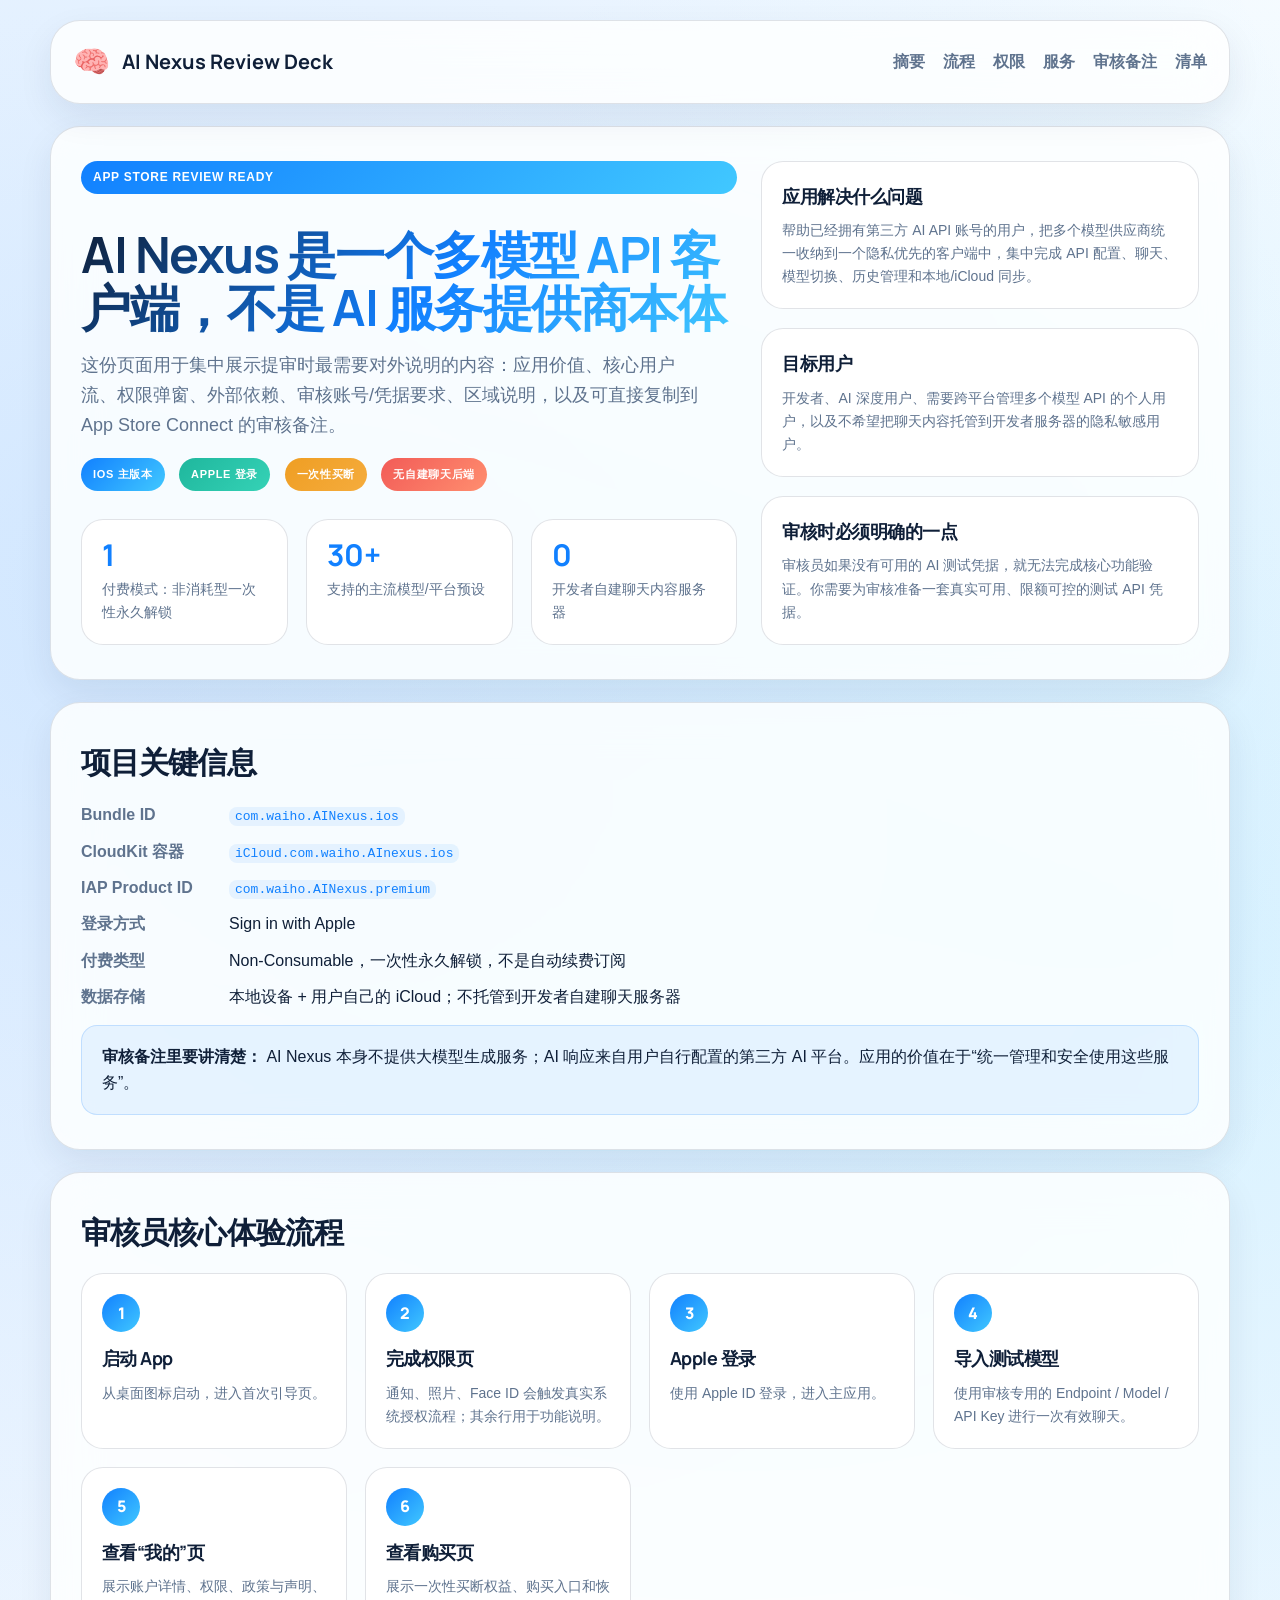
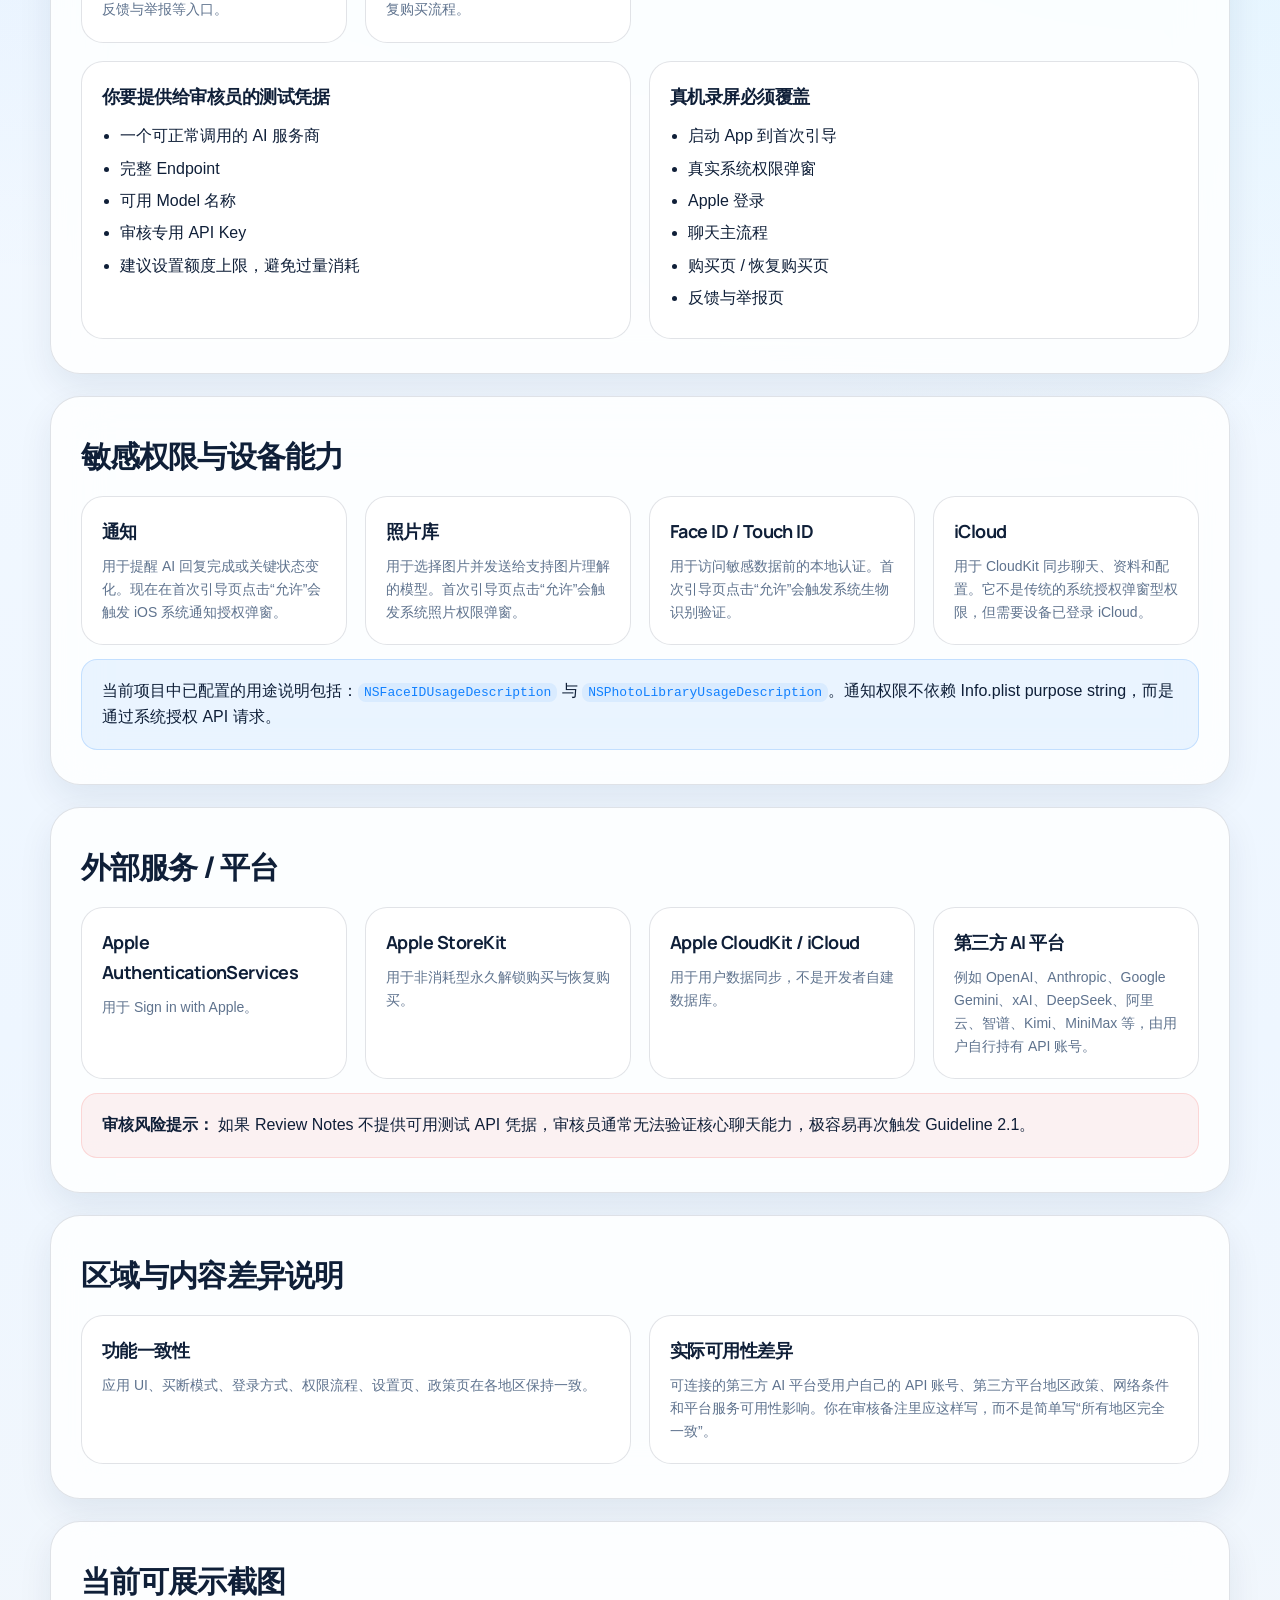
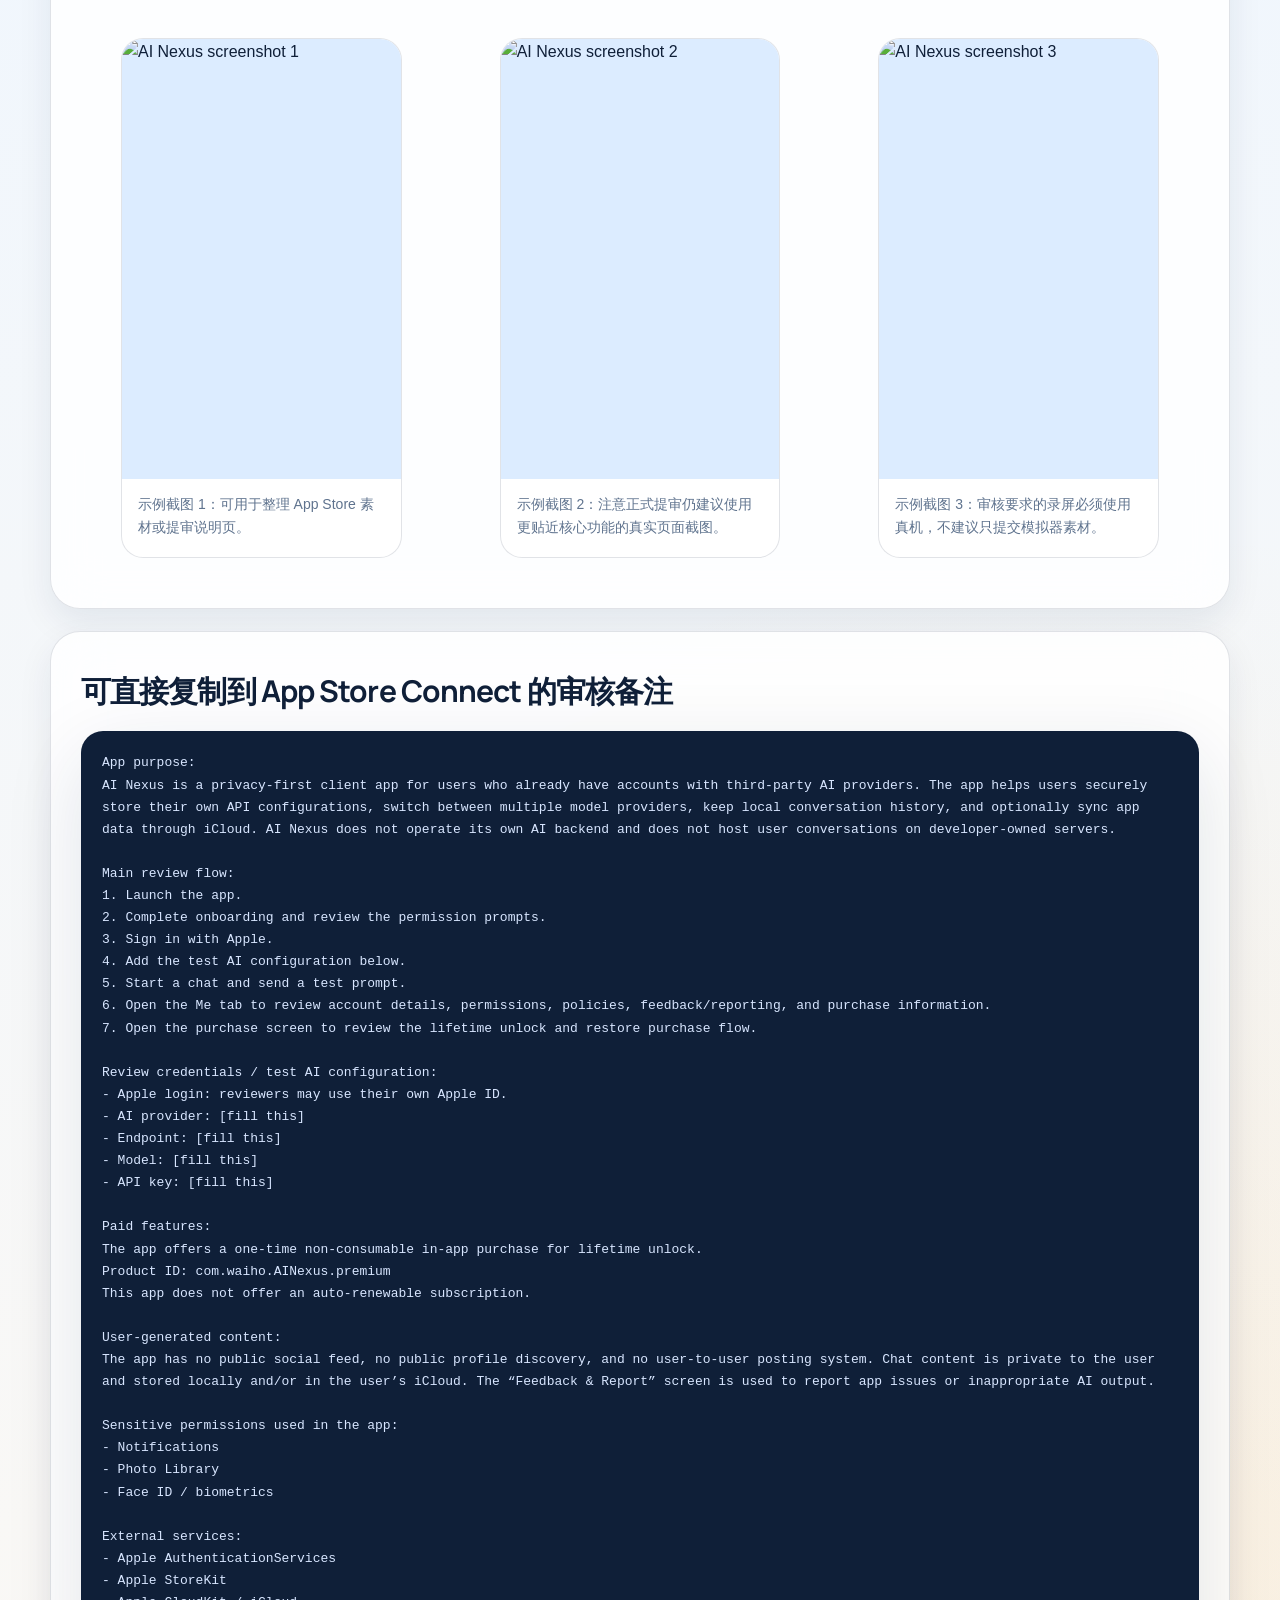
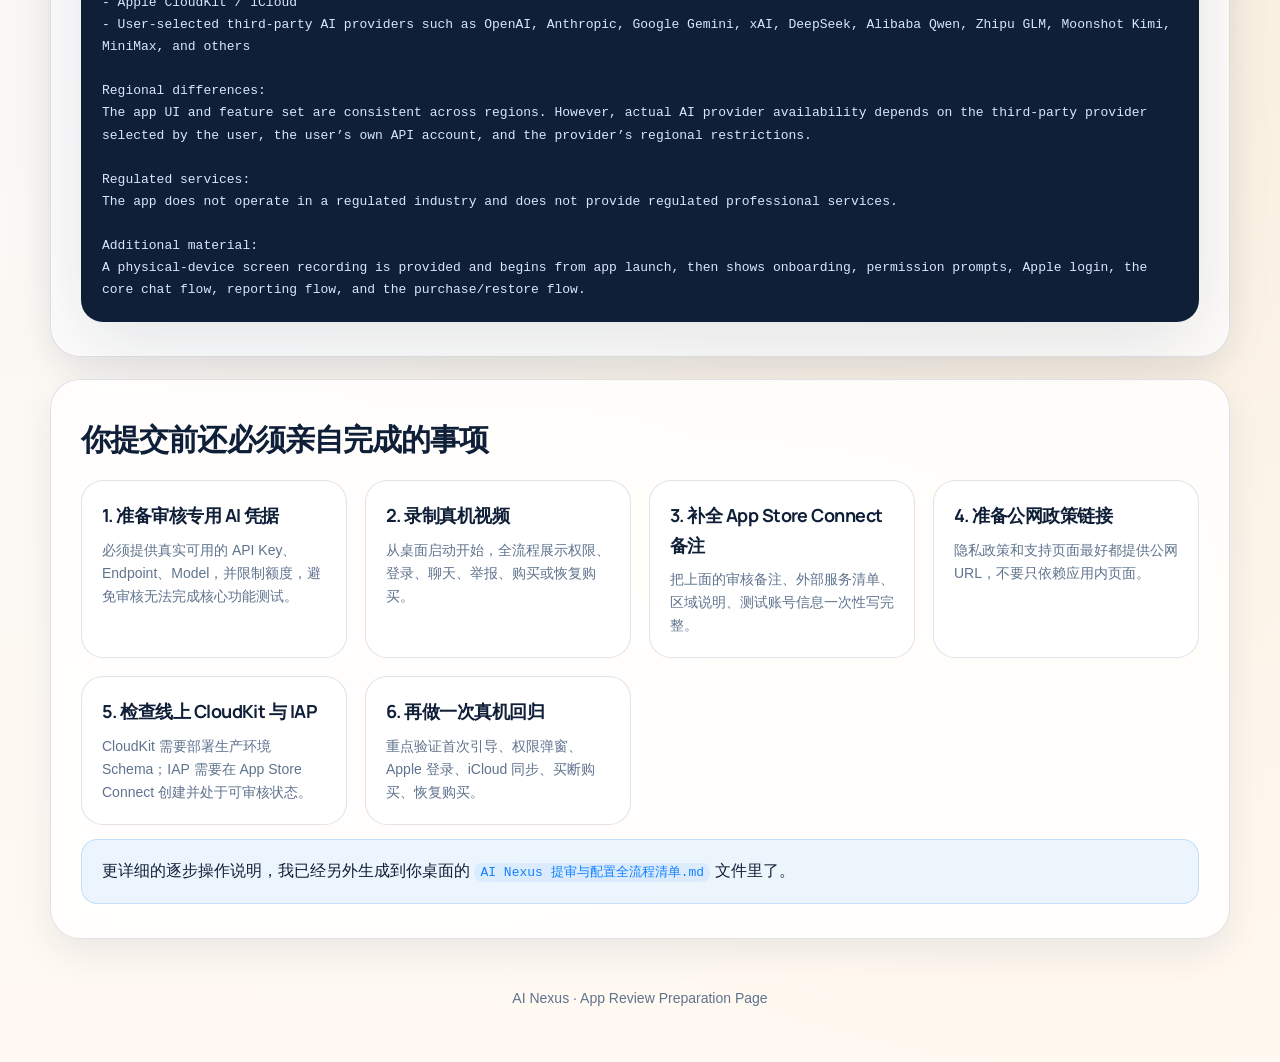
==== commit b6f418ba: "Add files via upload" ====
--- a/index.html
+++ b/index.html
@@ -3,1709 +3,629 @@
 <head>
   <meta charset="utf-8">
   <meta name="viewport" content="width=device-width, initial-scale=1">
-  <title>AI Nexus | 宣传、技术支持与隐私政策</title>
-  <meta name="description" content="AI Nexus 一体化页面，包含宣传介绍、技术支持、常见问题与隐私政策，适用于 iOS 和 macOS，面向全年龄段和大部分国家地区用户。">
+  <title>AI Nexus 提审展示页</title>
+  <meta name="description" content="AI Nexus App Store 提审展示页，汇总应用价值、审核流程、权限、第三方服务、截图与可直接复制的审核说明。">
   <link rel="preconnect" href="https://fonts.googleapis.com">
   <link rel="preconnect" href="https://fonts.gstatic.com" crossorigin>
   <link href="https://fonts.googleapis.com/css2?family=Manrope:wght@400;500;600;700;800&family=IBM+Plex+Sans+SC:wght@400;500;600;700&display=swap" rel="stylesheet">
   <style>
     :root {
-      --bg: #f7fbff;
-      --paper: rgba(255, 255, 255, 0.76);
-      --paper-strong: rgba(255, 255, 255, 0.92);
-      --paper-soft: rgba(243, 248, 255, 0.78);
-      --line: rgba(14, 38, 73, 0.1);
-      --line-strong: rgba(14, 38, 73, 0.18);
-      --ink: #0d1d34;
-      --muted: #5f7088;
-      --blue: #0a68ff;
-      --cyan: #44c8ff;
-      --teal: #1dbb9c;
-      --gold: #ffb44d;
-      --shadow: 0 28px 90px rgba(13, 32, 62, 0.12);
-      --shadow-soft: 0 16px 38px rgba(13, 32, 62, 0.08);
-      --radius-xl: 34px;
-      --radius-lg: 24px;
-      --radius-md: 18px;
-      --radius-sm: 14px;
+      --bg: #eef7ff;
+      --ink: #0f1f38;
+      --muted: #5f738e;
+      --line: rgba(15, 31, 56, 0.12);
+      --card: rgba(255, 255, 255, 0.84);
+      --card-strong: rgba(255, 255, 255, 0.96);
+      --blue: #1180ff;
+      --cyan: #41c8ff;
+      --teal: #1fb79d;
+      --gold: #f5ac3d;
+      --red: #f25b57;
+      --shadow: 0 24px 80px rgba(17, 41, 74, 0.12);
+      --shadow-soft: 0 14px 34px rgba(17, 41, 74, 0.08);
+      --radius-xl: 30px;
+      --radius-lg: 22px;
+      --radius-md: 16px;
       --max: 1180px;
     }
 
-    * {
-      box-sizing: border-box;
-    }
-
-    html {
-      scroll-behavior: smooth;
-    }
-
+    * { box-sizing: border-box; }
+    html { scroll-behavior: smooth; }
     body {
       margin: 0;
+      min-height: 100vh;
       color: var(--ink);
       font-family: "IBM Plex Sans SC", "PingFang SC", sans-serif;
+      line-height: 1.65;
       background:
-        radial-gradient(circle at 10% 14%, rgba(10, 104, 255, 0.18), transparent 28%),
-        radial-gradient(circle at 84% 10%, rgba(68, 200, 255, 0.18), transparent 24%),
-        radial-gradient(circle at 88% 72%, rgba(255, 180, 77, 0.16), transparent 26%),
-        linear-gradient(180deg, #f9fcff, #eef6ff 44%, #fff8ef 100%);
-      min-height: 100vh;
-      line-height: 1.65;
-      overflow-x: hidden;
-      position: relative;
-    }
-
-    body::before,
-    body::after {
-      content: "";
-      position: fixed;
-      border-radius: 999px;
-      filter: blur(12px);
-      pointer-events: none;
-      z-index: 0;
-    }
-
-    body::before {
-      width: 320px;
-      height: 320px;
-      top: 120px;
-      right: -90px;
-      background: radial-gradient(circle, rgba(68, 200, 255, 0.22), transparent 68%);
-      animation: drift 14s ease-in-out infinite;
-    }
-
-    body::after {
-      width: 280px;
-      height: 280px;
-      left: -60px;
-      bottom: 80px;
-      background: radial-gradient(circle, rgba(29, 187, 156, 0.16), transparent 70%);
-      animation: drift 17s ease-in-out infinite reverse;
-    }
-
-    a {
-      color: inherit;
-      text-decoration: none;
-    }
+        radial-gradient(circle at 8% 10%, rgba(17, 128, 255, 0.16), transparent 24%),
+        radial-gradient(circle at 92% 16%, rgba(65, 200, 255, 0.16), transparent 22%),
+        radial-gradient(circle at 88% 82%, rgba(245, 172, 61, 0.12), transparent 22%),
+        linear-gradient(180deg, #f9fcff 0%, #eef6ff 45%, #fff9f1 100%);
+    }
+
+    a { color: inherit; text-decoration: none; }
 
     .page {
       width: min(var(--max), calc(100vw - 28px));
       margin: 0 auto;
       padding: 20px 0 44px;
-      position: relative;
-      z-index: 1;
     }
 
     .glass {
-      background: var(--paper);
-      backdrop-filter: blur(24px) saturate(145%);
-      -webkit-backdrop-filter: blur(24px) saturate(145%);
+      background: var(--card);
+      backdrop-filter: blur(24px) saturate(150%);
       border: 1px solid var(--line);
+      border-radius: var(--radius-xl);
       box-shadow: var(--shadow-soft);
     }
 
     .nav {
+      position: sticky;
+      top: 20px;
+      z-index: 20;
       display: flex;
+      align-items: center;
       justify-content: space-between;
-      align-items: center;
-      gap: 18px;
-      padding: 14px 18px;
-      border-radius: 999px;
-      margin-bottom: 18px;
-      position: sticky;
-      top: 16px;
-      z-index: 20;
-    }
-
-    .brand {
-      display: inline-flex;
-      align-items: center;
-      gap: 14px;
-      min-width: 0;
-    }
-
-    .brand-mark {
-      width: 44px;
-      height: 44px;
-      border-radius: 16px;
-      background:
-        radial-gradient(circle at 30% 30%, rgba(255, 255, 255, 0.95), transparent 28%),
-        linear-gradient(145deg, #0a68ff, #44c8ff 56%, #1dbb9c);
-      box-shadow:
-        inset 0 1px 0 rgba(255, 255, 255, 0.58),
-        0 14px 30px rgba(10, 104, 255, 0.22);
-      position: relative;
-      flex: none;
-    }
-
-    .brand-mark::after {
-      content: "";
-      position: absolute;
-      inset: 8px;
-      border-radius: 12px;
-      border: 1px solid rgba(255, 255, 255, 0.74);
-    }
-
-    .brand-copy {
-      display: flex;
-      flex-direction: column;
-      min-width: 0;
-    }
-
-    .brand-copy strong,
-    .eyebrow,
-    h1, h2, h3,
-    .button,
-    .metric-label,
-    .step-index,
-    .mock-pill,
-    .mini-title,
-    .nav-links a,
-    .faq-item summary {
-      font-family: "Manrope", "IBM Plex Sans SC", sans-serif;
-    }
-
-    .brand-copy strong {
-      font-size: 16px;
-      letter-spacing: -0.02em;
-    }
-
-    .brand-copy span {
-      color: var(--muted);
-      font-size: 12px;
+      gap: 20px;
+      padding: 16px 22px;
+      margin-bottom: 22px;
     }
 
     .nav-links {
       display: flex;
+      gap: 18px;
       flex-wrap: wrap;
-      justify-content: flex-end;
-      gap: 8px;
     }
 
     .nav-links a {
-      padding: 10px 14px;
-      border-radius: 999px;
-      border: 1px solid rgba(14, 38, 73, 0.08);
-      background: rgba(255, 255, 255, 0.45);
-      transition: transform 180ms ease, background 180ms ease, border-color 180ms ease;
-      font-size: 14px;
-    }
-
-    .nav-links a:hover,
-    .button:hover {
-      transform: translateY(-1px);
-    }
-
-    .nav-links a:hover {
-      background: rgba(255, 255, 255, 0.92);
-      border-color: var(--line-strong);
+      color: var(--muted);
+      font-weight: 600;
+    }
+
+    .nav-links a:hover { color: var(--blue); }
+
+    .section {
+      padding: 34px 30px;
+      margin: 22px 0;
     }
 
     .hero {
       display: grid;
-      grid-template-columns: minmax(0, 1fr) minmax(340px, 0.94fr);
+      grid-template-columns: 1.2fr 0.8fr;
       gap: 24px;
       align-items: stretch;
-      padding: 34px;
-      border-radius: var(--radius-xl);
-      box-shadow: var(--shadow);
-      overflow: hidden;
-      position: relative;
-    }
-
-    .hero::before {
-      content: "";
-      position: absolute;
-      inset: -10% auto auto -10%;
-      width: 320px;
-      height: 320px;
-      border-radius: 50%;
-      background: radial-gradient(circle, rgba(10, 104, 255, 0.12), transparent 72%);
-      pointer-events: none;
-    }
-
-    .eyebrow {
+    }
+
+    h1, h2, h3 {
+      font-family: "Manrope", sans-serif;
+      letter-spacing: -0.03em;
+      margin: 0;
+    }
+
+    h1 {
+      font-size: 50px;
+      line-height: 1.05;
+      margin-top: 16px;
+      background: linear-gradient(135deg, var(--ink) 0%, var(--blue) 54%, var(--cyan) 100%);
+      -webkit-background-clip: text;
+      -webkit-text-fill-color: transparent;
+      background-clip: text;
+    }
+
+    h2 {
+      font-size: 30px;
+      margin-bottom: 16px;
+    }
+
+    h3 {
+      font-size: 18px;
+      margin-bottom: 8px;
+    }
+
+    p { margin: 0; }
+
+    .eyebrow,
+    .pill {
       display: inline-flex;
       align-items: center;
       gap: 8px;
-      padding: 9px 14px;
+      padding: 7px 12px;
       border-radius: 999px;
+      font-size: 12px;
+      font-weight: 700;
+      letter-spacing: 0.06em;
+      text-transform: uppercase;
+    }
+
+    .eyebrow {
+      color: white;
+      background: linear-gradient(135deg, var(--blue), var(--cyan));
+    }
+
+    .hero-copy {
+      display: flex;
+      flex-direction: column;
+      gap: 18px;
+    }
+
+    .lead {
+      font-size: 18px;
+      color: var(--muted);
+      max-width: 620px;
+    }
+
+    .hero-grid,
+    .card-grid,
+    .two-col,
+    .flow-grid,
+    .gallery {
+      display: grid;
+      gap: 18px;
+    }
+
+    .hero-grid {
+      grid-template-columns: repeat(3, minmax(0, 1fr));
+    }
+
+    .card-grid {
+      grid-template-columns: repeat(auto-fit, minmax(240px, 1fr));
+    }
+
+    .two-col {
+      grid-template-columns: repeat(auto-fit, minmax(320px, 1fr));
+    }
+
+    .flow-grid {
+      grid-template-columns: repeat(auto-fit, minmax(220px, 1fr));
+    }
+
+    .gallery {
+      grid-template-columns: repeat(auto-fit, minmax(220px, 1fr));
+    }
+
+    .stat,
+    .card,
+    .flow,
+    .shot,
+    .note,
+    .copybox,
+    .mini {
+      background: var(--card-strong);
+      border: 1px solid var(--line);
+      border-radius: var(--radius-lg);
+    }
+
+    .stat,
+    .card,
+    .flow,
+    .note,
+    .copybox,
+    .mini {
+      padding: 20px;
+    }
+
+    .stat strong {
+      display: block;
+      font-family: "Manrope", sans-serif;
+      font-size: 30px;
+      line-height: 1;
+      margin-bottom: 8px;
       color: var(--blue);
-      background: rgba(10, 104, 255, 0.08);
-      border: 1px solid rgba(10, 104, 255, 0.12);
-      font-size: 12px;
-      letter-spacing: 0.07em;
-      text-transform: uppercase;
-      margin: 0 0 18px;
-    }
-
-    h1, h2 {
-      margin: 0;
-      line-height: 1.03;
-      letter-spacing: -0.05em;
-    }
-
-    h1 {
-      font-size: clamp(44px, 6vw, 78px);
-      max-width: 9.8ch;
-      margin-bottom: 16px;
-    }
-
-    h2 {
-      font-size: clamp(28px, 4.4vw, 44px);
-      margin-bottom: 12px;
-    }
-
-    h3 {
-      margin: 0 0 10px;
-      font-size: 22px;
-      letter-spacing: -0.03em;
-    }
-
-    .lead,
-    .section-copy,
-    .metric span,
-    .feature-card p,
-    .story-card p,
-    .platform-card p,
-    .support-card p,
-    .issue-card p,
-    .faq-item p,
-    .policy-card p,
-    .contact-card p,
-    .cta-card p,
-    .footer p {
+    }
+
+    .label,
+    .sub {
       color: var(--muted);
-    }
-
-    .lead {
-      margin: 0;
-      max-width: 60ch;
-      font-size: 17px;
-    }
-
-    .cta-row {
+      font-size: 14px;
+    }
+
+    .hero-side {
       display: flex;
-      flex-wrap: wrap;
-      gap: 12px;
-      margin: 26px 0 30px;
-    }
-
-    .button {
+      flex-direction: column;
+      gap: 14px;
+      justify-content: space-between;
+    }
+
+    .pill {
+      color: white;
+      font-size: 11px;
+      margin: 0 10px 10px 0;
+    }
+
+    .pill.blue { background: linear-gradient(135deg, var(--blue), var(--cyan)); }
+    .pill.teal { background: linear-gradient(135deg, var(--teal), #35d2b6); }
+    .pill.gold { background: linear-gradient(135deg, #ef9e23, var(--gold)); }
+    .pill.red { background: linear-gradient(135deg, var(--red), #ff8e6f); }
+
+    ul {
+      margin: 12px 0 0;
+      padding-left: 18px;
+    }
+
+    li { margin: 6px 0; }
+
+    .flow-index {
+      width: 38px;
+      height: 38px;
+      border-radius: 50%;
       display: inline-flex;
       align-items: center;
       justify-content: center;
-      min-height: 48px;
-      padding: 0 18px;
-      border-radius: 999px;
-      transition: transform 180ms ease, box-shadow 180ms ease, background 180ms ease;
+      font-family: "Manrope", sans-serif;
+      font-weight: 800;
+      background: linear-gradient(135deg, var(--blue), var(--cyan));
+      color: white;
+      margin-bottom: 12px;
+    }
+
+    .copybox {
+      background: #0f1f38;
+      color: #d8e6ff;
+      box-shadow: var(--shadow);
+    }
+
+    .copybox pre {
+      margin: 0;
+      white-space: pre-wrap;
+      word-break: break-word;
+      font: 13px/1.7 ui-monospace, SFMono-Regular, Menlo, Monaco, Consolas, monospace;
+    }
+
+    .callout {
+      padding: 18px 20px;
+      border-radius: var(--radius-md);
+      margin-top: 14px;
+      border: 1px solid transparent;
+    }
+
+    .callout.warn {
+      background: rgba(242, 91, 87, 0.08);
+      border-color: rgba(242, 91, 87, 0.18);
+    }
+
+    .callout.info {
+      background: rgba(17, 128, 255, 0.08);
+      border-color: rgba(17, 128, 255, 0.18);
+    }
+
+    .kv {
+      display: grid;
+      grid-template-columns: 130px 1fr;
+      gap: 10px 18px;
+      margin-top: 14px;
+    }
+
+    .kv div:nth-child(odd) {
+      color: var(--muted);
+      font-weight: 600;
+    }
+
+    .shot {
+      overflow: hidden;
+      padding: 0;
+    }
+
+    .shot img {
+      display: block;
+      width: 100%;
+      height: 440px;
+      object-fit: cover;
+      background: #dcecff;
+    }
+
+    .shot figcaption {
+      padding: 14px 16px 18px;
+      font-size: 14px;
+      color: var(--muted);
+    }
+
+    code {
+      padding: 2px 6px;
+      border-radius: 8px;
+      background: rgba(17, 128, 255, 0.08);
+      color: var(--blue);
+      font-family: ui-monospace, SFMono-Regular, Menlo, Monaco, Consolas, monospace;
+      font-size: 13px;
+    }
+
+    .footer {
       text-align: center;
-    }
-
-    .button.primary {
-      color: #fff;
-      background: linear-gradient(135deg, var(--blue), #3596ff 56%, var(--teal));
-      box-shadow: 0 18px 36px rgba(10, 104, 255, 0.22);
-    }
-
-    .button.secondary {
-      border: 1px solid var(--line);
-      background: rgba(255, 255, 255, 0.76);
-    }
-
-    .metrics {
-      display: grid;
-      grid-template-columns: repeat(4, minmax(0, 1fr));
-      gap: 12px;
-    }
-
-    .metric {
-      padding: 16px;
-      border-radius: var(--radius-md);
-      background: rgba(255, 255, 255, 0.74);
-      border: 1px solid rgba(14, 38, 73, 0.08);
-    }
-
-    .metric strong {
-      display: block;
-      margin-bottom: 6px;
-      font-size: 20px;
-      letter-spacing: -0.04em;
-    }
-
-    .metric-label {
-      display: inline-flex;
-      margin-bottom: 8px;
-      color: var(--blue);
-      font-size: 12px;
-      letter-spacing: 0.08em;
-      text-transform: uppercase;
-    }
-
-    .hero-visual {
-      position: relative;
-      min-height: 560px;
-      display: flex;
-      align-items: center;
-      justify-content: center;
-    }
-
-    .device-stack {
-      position: relative;
-      width: min(100%, 500px);
-      height: 100%;
-      min-height: 560px;
-    }
-
-    .device {
-      position: absolute;
-      border-radius: 30px;
-      background: linear-gradient(180deg, rgba(255, 255, 255, 0.95), rgba(237, 244, 255, 0.82));
-      border: 1px solid rgba(255, 255, 255, 0.62);
-      box-shadow: 0 32px 70px rgba(13, 32, 62, 0.16);
-      overflow: hidden;
-    }
-
-    .device::before {
-      content: "";
-      position: absolute;
-      inset: 0;
-      background:
-        radial-gradient(circle at top left, rgba(68, 200, 255, 0.18), transparent 28%),
-        linear-gradient(180deg, rgba(255, 255, 255, 0.68), rgba(255, 255, 255, 0.28));
-      pointer-events: none;
-    }
-
-    .device.mac {
-      width: 100%;
-      height: 420px;
-      right: 0;
-      top: 62px;
-      padding: 18px 18px 0;
-    }
-
-    .device.phone {
-      width: 210px;
-      height: 430px;
-      left: 0;
-      top: 0;
-      padding: 12px;
-      border-radius: 34px;
-      backdrop-filter: blur(10px);
-      animation: floatCard 7s ease-in-out infinite;
-    }
-
-    .notch {
-      width: 92px;
-      height: 20px;
-      border-radius: 0 0 16px 16px;
-      background: rgba(13, 29, 52, 0.92);
-      margin: -2px auto 12px;
-    }
-
-    .mac-topbar {
-      display: flex;
-      align-items: center;
-      gap: 6px;
-      margin-bottom: 14px;
-    }
-
-    .dot {
-      width: 10px;
-      height: 10px;
-      border-radius: 50%;
-      background: rgba(13, 29, 52, 0.14);
-    }
-
-    .mac-layout {
-      display: grid;
-      grid-template-columns: 110px 1fr;
-      gap: 14px;
-      height: calc(100% - 28px);
-    }
-
-    .sidebar,
-    .workspace,
-    .phone-screen,
-    .mini-card {
-      border-radius: 24px;
-      border: 1px solid rgba(14, 38, 73, 0.08);
-      background: rgba(255, 255, 255, 0.64);
-    }
-
-    .sidebar {
-      padding: 12px;
-      display: flex;
-      flex-direction: column;
-      gap: 10px;
-    }
-
-    .workspace {
-      padding: 16px;
-      display: flex;
-      flex-direction: column;
-      gap: 12px;
-    }
-
-    .mini-row {
-      display: grid;
-      grid-template-columns: repeat(3, minmax(0, 1fr));
-      gap: 10px;
-    }
-
-    .mini-card {
-      padding: 14px;
-      min-height: 92px;
-      box-shadow: inset 0 1px 0 rgba(255, 255, 255, 0.48);
-    }
-
-    .mini-card.accent {
-      background: linear-gradient(145deg, rgba(10, 104, 255, 0.14), rgba(68, 200, 255, 0.1));
-    }
-
-    .mini-title {
-      display: block;
-      margin-bottom: 6px;
-      font-size: 13px;
-      letter-spacing: -0.02em;
-      color: var(--ink);
-    }
-
-    .mini-text {
-      font-size: 12px;
       color: var(--muted);
-    }
-
-    .chat-list {
-      display: flex;
-      flex-direction: column;
-      gap: 10px;
-      margin-top: auto;
-    }
-
-    .bubble {
-      padding: 12px 14px;
-      border-radius: 18px;
-      max-width: 86%;
-      font-size: 12px;
-    }
-
-    .bubble.user {
-      margin-left: auto;
-      background: linear-gradient(135deg, rgba(10, 104, 255, 0.18), rgba(68, 200, 255, 0.16));
-    }
-
-    .bubble.ai {
-      background: rgba(255, 255, 255, 0.88);
-    }
-
-    .phone-screen {
-      height: calc(100% - 34px);
-      padding: 14px;
-      display: flex;
-      flex-direction: column;
-      gap: 12px;
-      background:
-        radial-gradient(circle at top, rgba(68, 200, 255, 0.16), transparent 28%),
-        linear-gradient(180deg, rgba(255, 255, 255, 0.9), rgba(239, 246, 255, 0.78));
-    }
-
-    .phone-header {
-      display: flex;
-      justify-content: space-between;
-      align-items: center;
-      margin-bottom: 6px;
-    }
-
-    .mock-pill {
-      display: inline-flex;
-      align-items: center;
-      padding: 7px 10px;
-      border-radius: 999px;
-      background: rgba(10, 104, 255, 0.1);
-      color: var(--blue);
-      font-size: 11px;
-      letter-spacing: 0.06em;
-      text-transform: uppercase;
-    }
-
-    .phone-metrics {
-      display: grid;
-      grid-template-columns: repeat(2, minmax(0, 1fr));
-      gap: 10px;
-    }
-
-    .phone-chat {
-      display: flex;
-      flex-direction: column;
-      gap: 10px;
-      margin-top: auto;
-    }
-
-    .section {
-      margin-top: 18px;
-      padding: 28px;
-      border-radius: var(--radius-xl);
-    }
-
-    .section-head {
-      max-width: 820px;
-      margin-bottom: 20px;
-    }
-
-    .section-copy {
-      margin: 0;
-      font-size: 16px;
-    }
-
-    .feature-grid,
-    .story-grid,
-    .platform-grid,
-    .support-grid,
-    .issue-grid,
-    .faq-grid,
-    .contact-grid,
-    .policy-stack,
-    .metrics {
-      display: grid;
-      gap: 14px;
-    }
-
-    .feature-grid {
-      grid-template-columns: repeat(3, minmax(0, 1fr));
-    }
-
-    .story-grid {
-      grid-template-columns: repeat(2, minmax(0, 1fr));
-    }
-
-    .platform-grid {
-      grid-template-columns: repeat(3, minmax(0, 1fr));
-    }
-
-    .support-grid {
-      grid-template-columns: repeat(4, minmax(0, 1fr));
-    }
-
-    .issue-grid {
-      grid-template-columns: repeat(3, minmax(0, 1fr));
-    }
-
-    .faq-grid {
-      grid-template-columns: repeat(2, minmax(0, 1fr));
-    }
-
-    .contact-grid {
-      grid-template-columns: repeat(3, minmax(0, 1fr));
-    }
-
-    .policy-stack {
-      grid-template-columns: 1fr;
-    }
-
-    .feature-card,
-    .story-card,
-    .platform-card,
-    .support-card,
-    .issue-card,
-    .faq-item,
-    .policy-card,
-    .contact-card,
-    .cta-card,
-    .diagnostic-panel {
-      padding: 22px;
-      border-radius: var(--radius-lg);
-      border: 1px solid var(--line);
-      background: var(--paper-strong);
-      box-shadow: var(--shadow-soft);
-      position: relative;
-      overflow: hidden;
-    }
-
-    .feature-card::before,
-    .story-card::before,
-    .platform-card::before,
-    .support-card::before,
-    .issue-card::before,
-    .policy-card::before {
-      content: "";
-      position: absolute;
-      inset: auto -18px -30px auto;
-      width: 120px;
-      height: 120px;
-      border-radius: 50%;
-      background: radial-gradient(circle, rgba(10, 104, 255, 0.08), transparent 70%);
-      pointer-events: none;
-    }
-
-    .feature-card p,
-    .story-card p,
-    .platform-card p,
-    .support-card p,
-    .issue-card p,
-    .faq-item p,
-    .policy-card p,
-    .contact-card p {
-      margin: 0;
-    }
-
-    .clean-list,
-    .diagnostic-list {
-      margin: 12px 0 0;
-      padding-left: 18px;
-      color: var(--ink);
-    }
-
-    .clean-list li + li,
-    .diagnostic-list li + li {
-      margin-top: 8px;
-    }
-
-    .muted-text {
-      color: var(--muted);
-    }
-
-    .icon-badge {
-      width: 46px;
-      height: 46px;
-      border-radius: 14px;
-      display: grid;
-      place-items: center;
-      margin-bottom: 16px;
-      font-size: 22px;
-      background: linear-gradient(135deg, rgba(10, 104, 255, 0.12), rgba(68, 200, 255, 0.12));
-      border: 1px solid rgba(10, 104, 255, 0.08);
-    }
-
-    .steps {
-      display: grid;
-      grid-template-columns: repeat(4, minmax(0, 1fr));
-      gap: 14px;
-    }
-
-    .step {
-      padding: 22px;
-      border-radius: var(--radius-lg);
-      background: linear-gradient(180deg, rgba(255, 255, 255, 0.9), rgba(241, 247, 255, 0.74));
-      border: 1px solid var(--line);
-      box-shadow: var(--shadow-soft);
-    }
-
-    .step-index {
-      display: inline-flex;
-      margin-bottom: 12px;
-      color: var(--gold);
-      font-size: 13px;
-      letter-spacing: 0.08em;
-      text-transform: uppercase;
-    }
-
-    .faq-item {
-      background: linear-gradient(180deg, rgba(255, 255, 255, 0.94), rgba(242, 248, 255, 0.78));
-    }
-
-    .faq-item summary {
-      list-style: none;
-      cursor: pointer;
-      font-size: 18px;
-      line-height: 1.42;
-    }
-
-    .faq-item summary::-webkit-details-marker {
-      display: none;
-    }
-
-    .faq-item summary::after {
-      content: "+";
-      float: right;
-      color: var(--blue);
-      font-size: 22px;
-      line-height: 1;
-    }
-
-    .faq-item[open] summary::after {
-      content: "−";
-    }
-
-    .faq-item p {
-      margin-top: 14px;
-    }
-
-    .diagnostic-panel {
-      display: grid;
-      grid-template-columns: minmax(0, 0.88fr) minmax(0, 1.12fr);
-      gap: 20px;
-      background: linear-gradient(135deg, rgba(10, 104, 255, 0.08), rgba(68, 200, 255, 0.08)), var(--paper-strong);
-    }
-
-    .contact-card.emphasis {
-      background: linear-gradient(135deg, rgba(10, 104, 255, 0.14), rgba(68, 200, 255, 0.08)), rgba(255, 255, 255, 0.92);
-    }
-
-    .contact-value {
-      display: block;
-      font-family: "Manrope", "IBM Plex Sans SC", sans-serif;
-      font-size: 20px;
-      letter-spacing: -0.03em;
-      color: var(--ink);
-    }
-
-    .text-link {
-      display: inline-flex;
-      margin-top: 12px;
-      color: var(--blue);
-      font-weight: 700;
-    }
-
-    .contact-card .button {
-      width: 100%;
-      word-break: break-word;
-      margin-top: 14px;
-    }
-
-    .cta-band {
-      margin-top: 18px;
-      padding: 10px;
-      border-radius: var(--radius-xl);
-      background: linear-gradient(135deg, rgba(10, 104, 255, 0.12), rgba(68, 200, 255, 0.1)), rgba(255, 255, 255, 0.68);
-      border: 1px solid rgba(10, 104, 255, 0.1);
-      box-shadow: var(--shadow);
-    }
-
-    .cta-card {
-      display: grid;
-      grid-template-columns: minmax(0, 1fr) auto;
-      gap: 18px;
-      align-items: center;
-      background: rgba(255, 255, 255, 0.8);
-    }
-
-    .footer {
-      margin-top: 18px;
-      padding: 18px 6px 10px;
-      text-align: center;
-    }
-
-    .footer-links {
-      display: flex;
-      flex-wrap: wrap;
-      justify-content: center;
-      gap: 10px;
-      margin-top: 12px;
-    }
-
-    .footer-links a {
-      padding: 10px 14px;
-      border-radius: 999px;
-      border: 1px solid var(--line);
-      background: rgba(255, 255, 255, 0.58);
-    }
-
-    .fade-up {
-      opacity: 0;
-      transform: translateY(24px);
-      animation: fadeUp 0.8s ease forwards;
-    }
-
-    .delay-1 { animation-delay: 0.08s; }
-    .delay-2 { animation-delay: 0.16s; }
-    .delay-3 { animation-delay: 0.24s; }
-
-    @keyframes fadeUp {
-      to {
-        opacity: 1;
-        transform: translateY(0);
-      }
-    }
-
-    @keyframes drift {
-      0%, 100% { transform: translate3d(0, 0, 0); }
-      50% { transform: translate3d(10px, -18px, 0); }
-    }
-
-    @keyframes floatCard {
-      0%, 100% { transform: translateY(0); }
-      50% { transform: translateY(-10px); }
-    }
-
-    @media (max-width: 1080px) {
+      font-size: 14px;
+      padding: 26px 0 8px;
+    }
+
+    @media (max-width: 860px) {
       .hero,
-      .cta-card,
-      .diagnostic-panel {
-        grid-template-columns: 1fr;
-      }
-
-      .feature-grid,
-      .platform-grid,
-      .metrics,
-      .support-grid {
-        grid-template-columns: repeat(2, minmax(0, 1fr));
-      }
-
-      .story-grid,
-      .issue-grid,
-      .faq-grid,
-      .contact-grid,
-      .steps {
-        grid-template-columns: repeat(2, minmax(0, 1fr));
-      }
-
-      .hero-visual {
-        min-height: 500px;
-      }
-    }
-
-    @media (max-width: 760px) {
-      .page {
-        width: min(100vw - 18px, var(--max));
-        padding-top: 12px;
-      }
-
-      .nav {
-        position: static;
-        border-radius: 30px;
-        flex-direction: column;
-        align-items: stretch;
-      }
-
-      .nav-links {
-        justify-content: flex-start;
-      }
-
-      .hero,
-      .section,
-      .feature-card,
-      .story-card,
-      .platform-card,
-      .support-card,
-      .issue-card,
-      .faq-item,
-      .policy-card,
-      .contact-card,
-      .cta-card,
-      .diagnostic-panel,
-      .step {
-        padding-left: 18px;
-        padding-right: 18px;
-      }
-
-      .feature-grid,
-      .story-grid,
-      .platform-grid,
-      .support-grid,
-      .issue-grid,
-      .faq-grid,
-      .contact-grid,
-      .metrics,
-      .steps {
-        grid-template-columns: 1fr;
-      }
-
-      h1 {
-        max-width: none;
-      }
-
-      .hero-visual,
-      .device-stack {
-        min-height: 520px;
-      }
-
-      .device.mac {
-        width: 100%;
-        left: 0;
-      }
-
-      .device.phone {
-        width: 185px;
-      }
+      .hero-grid { grid-template-columns: 1fr; }
+      h1 { font-size: 38px; }
+      .section { padding: 24px 20px; }
+      .nav { flex-direction: column; }
+      .kv { grid-template-columns: 1fr; }
+      .shot img { height: 360px; }
     }
   </style>
 </head>
 <body>
-  <main class="page">
-    <header class="nav glass fade-up">
-      <a class="brand" href="#top">
-        <span class="brand-mark"></span>
-        <span class="brand-copy">
-          <strong>AI Nexus</strong>
-          <span>Promo · Support · Privacy</span>
-        </span>
-      </a>
-
-      <nav class="nav-links" aria-label="Page">
-        <a href="#features">亮点</a>
-        <a href="#experience">体验</a>
-        <a href="#support">支持</a>
-        <a href="#privacy">隐私</a>
-        <a href="#terms">条款</a>
-        <a href="#contact">联系</a>
-      </nav>
-    </header>
-
-    <section class="hero glass" id="top">
-      <div class="fade-up delay-1">
-        <p class="eyebrow">AI Nexus</p>
-        <h1>把宣传、技术支持和隐私政策，收进同一个更精致的页面里。</h1>
-        <p class="lead">
-          AI Nexus 是一个面向 iPhone、iPad 与 Mac 的多平台 AI 工作台。
-          这份页面整合了宣传介绍、技术支持与隐私说明，适用于 iOS 和 macOS，
-          面向全年龄段用户，并尽量服务于大部分国家和地区。
-        </p>
-
-        <div class="cta-row">
-          <a class="button primary" href="mailto:huangweihao8713@gmail.com?subject=AI%20Nexus">联系开发者</a>
-          <a class="button secondary" href="#support">查看技术支持</a>
-        </div>
-
-        <div class="metrics">
-          <article class="metric">
-            <span class="metric-label">Platforms</span>
-            <strong>iOS + macOS</strong>
-            <span>同一套体验与说明，覆盖移动端与桌面端。</span>
-          </article>
-          <article class="metric">
-            <span class="metric-label">Audience</span>
-            <strong>All Ages</strong>
-            <span>面向全年龄段用户，未成年人建议在监护人指导下使用。</span>
-          </article>
-          <article class="metric">
-            <span class="metric-label">Regions</span>
-            <strong>Most Regions</strong>
-            <span>设计上面向大部分国家和地区，具体可用性受当地环境影响。</span>
-          </article>
-          <article class="metric">
-            <span class="metric-label">Data Style</span>
-            <strong>Local-first</strong>
-            <span>聊天、配置与统计默认优先留在你的设备本地。</span>
-          </article>
-        </div>
-      </div>
-
-      <div class="hero-visual fade-up delay-2" aria-hidden="true">
-        <div class="device-stack">
-          <div class="device phone">
-            <div class="notch"></div>
-            <div class="phone-screen">
-              <div class="phone-header">
-                <span class="mock-pill">Chat</span>
-                <span class="mock-pill">Pulse</span>
-              </div>
-              <div class="phone-metrics">
-                <div class="mini-card accent">
-                  <span class="mini-title">多模型</span>
-                  <span class="mini-text">自由切换服务与模型</span>
-                </div>
-                <div class="mini-card">
-                  <span class="mini-title">支持</span>
-                  <span class="mini-text">FAQ 与故障排查</span>
-                </div>
-              </div>
-              <div class="phone-chat">
-                <div class="bubble user">帮我整理一下这段会议纪要，顺便提炼重点。</div>
-                <div class="bubble ai">已整理为 3 个决策点、2 个风险项和 1 个待办优先级。</div>
-                <div class="bubble ai">我也可以继续整理成邮件版本、对外摘要或更短的行动清单。</div>
-              </div>
-            </div>
+  <div class="page">
+    <nav class="nav glass">
+      <div style="display:flex;align-items:center;gap:12px;">
+        <span style="font-size:30px;">🧠</span>
+        <strong style="font-family:'Manrope',sans-serif;font-size:20px;">AI Nexus Review Deck</strong>
+      </div>
+      <div class="nav-links">
+        <a href="#summary">摘要</a>
+        <a href="#flow">流程</a>
+        <a href="#permissions">权限</a>
+        <a href="#services">服务</a>
+        <a href="#notes">审核备注</a>
+        <a href="#checklist">清单</a>
+      </div>
+    </nav>
+
+    <section id="summary" class="section glass hero">
+      <div class="hero-copy">
+        <div class="eyebrow">App Store Review Ready</div>
+        <h1>AI Nexus 是一个多模型 API 客户端，不是 AI 服务提供商本体</h1>
+        <p class="lead">这份页面用于集中展示提审时最需要对外说明的内容：应用价值、核心用户流、权限弹窗、外部依赖、审核账号/凭据要求、区域说明，以及可直接复制到 App Store Connect 的审核备注。</p>
+        <div>
+          <span class="pill blue">iOS 主版本</span>
+          <span class="pill teal">Apple 登录</span>
+          <span class="pill gold">一次性买断</span>
+          <span class="pill red">无自建聊天后端</span>
+        </div>
+        <div class="hero-grid">
+          <div class="stat">
+            <strong>1</strong>
+            <div class="label">付费模式：非消耗型一次性永久解锁</div>
           </div>
-
-          <div class="device mac">
-            <div class="mac-topbar">
-              <span class="dot"></span>
-              <span class="dot"></span>
-              <span class="dot"></span>
-            </div>
-            <div class="mac-layout">
-              <aside class="sidebar">
-                <div class="mini-card accent">
-                  <span class="mini-title">AI Nexus</span>
-                  <span class="mini-text">Chat · Pulse · Me</span>
-                </div>
-                <div class="mini-card">
-                  <span class="mini-title">支持页</span>
-                  <span class="mini-text">Support · Privacy</span>
-                </div>
-                <div class="mini-card">
-                  <span class="mini-title">安全凭证</span>
-                  <span class="mini-text">系统级保护</span>
-                </div>
-              </aside>
-              <section class="workspace">
-                <div class="mini-row">
-                  <div class="mini-card accent">
-                    <span class="mini-title">Pulse</span>
-                    <span class="mini-text">看清 Token、费用与趋势</span>
-                  </div>
-                  <div class="mini-card">
-                    <span class="mini-title">Support</span>
-                    <span class="mini-text">FAQ、联系与排查</span>
-                  </div>
-                  <div class="mini-card">
-                    <span class="mini-title">Privacy</span>
-                    <span class="mini-text">本地优先与清晰边界</span>
-                  </div>
-                </div>
-                <div class="chat-list">
-                  <div class="bubble user">请比较一下三种接口方案的延迟和成本。</div>
-                  <div class="bubble ai">我已经按延迟、价格和视觉能力整理成对比建议。</div>
-                  <div class="bubble ai">这份结果也可以继续整理成团队内部的决策版本与执行建议。</div>
-                </div>
-              </section>
-            </div>
+          <div class="stat">
+            <strong>30+</strong>
+            <div class="label">支持的主流模型/平台预设</div>
           </div>
-        </div>
-      </div>
-    </section>
-
-    <section class="section glass fade-up delay-1" id="features">
-      <div class="section-head">
-        <p class="eyebrow">Core Highlights</p>
-        <h2>不是把功能堆在一起，而是把宣传、使用与说明整理得更顺。</h2>
-        <p class="section-copy">
-          AI Nexus 更像一套围绕真实日常使用打磨过的工作台。你会更快进入对话，
-          也更容易看清配置、成本、隐私边界和状态变化。
-        </p>
-      </div>
-
-      <div class="feature-grid">
-        <article class="feature-card">
-          <div class="icon-badge">◉</div>
-          <h3>聊天更专注</h3>
-          <p>把会话、模型切换、AI 资料和附件输入放在统一流线里，减少来回跳转的割裂感。</p>
-        </article>
-        <article class="feature-card">
-          <div class="icon-badge">▣</div>
-          <h3>配置更清楚</h3>
-          <p>接口地址、API Key、模型名称与连接测试集中管理，排查问题时不会一头雾水。</p>
-        </article>
-        <article class="feature-card">
-          <div class="icon-badge">✦</div>
-          <h3>使用更有数</h3>
-          <p>Pulse 视图帮助你回看 Token、费用和趋势，让使用成本与节奏更透明。</p>
-        </article>
-      </div>
-    </section>
-
-    <section class="section glass fade-up delay-2" id="experience">
-      <div class="section-head">
-        <p class="eyebrow">Experience</p>
-        <h2>每个模块，都在回答一个更实际的问题。</h2>
-      </div>
-
-      <div class="story-grid">
-        <article class="story-card">
-          <h3>我现在该和哪个模型对话？</h3>
-          <p>AI Nexus 支持你自己配置模型服务。需要文本、视觉、测试连接或切换模型时，入口都在手边。</p>
-        </article>
-        <article class="story-card">
-          <h3>我的数据到底在哪里？</h3>
-          <p>默认是本地优先。聊天、偏好和统计记录先保存在设备内，需要同步时再由你决定是否启用。</p>
-        </article>
-        <article class="story-card">
-          <h3>密钥和配置安全吗？</h3>
-          <p>已保存的模型配置与 API Key 使用系统安全存储能力管理，更适合放在日常工作流里长期使用。</p>
-        </article>
-        <article class="story-card">
-          <h3>如果遇到问题怎么办？</h3>
-          <p>同一份页面里就有技术支持、FAQ、隐私说明和联系入口，不需要再跳到别的站点查找。</p>
-        </article>
-      </div>
-    </section>
-
-    <section class="section glass fade-up delay-3" id="use-cases">
-      <div class="section-head">
-        <p class="eyebrow">Use Cases</p>
-        <h2>它更适合哪些人、哪些工作流。</h2>
-        <p class="section-copy">
-          这一部分用于直接解释这个软件适合谁、适合什么样的工作流，以及它解决的核心问题。
-        </p>
-      </div>
-
-      <div class="story-grid">
-        <article class="story-card">
-          <h3>个人高频用户</h3>
-          <p>适合希望把常用 AI 对话、模型配置、费用感知和个性化设置集中在一个工作台里的用户。</p>
-        </article>
-        <article class="story-card">
-          <h3>创作与知识整理</h3>
-          <p>适合写作、改写、总结、信息提炼、提纲生成、头脑风暴和长对话上下文整理场景。</p>
-        </article>
-        <article class="story-card">
-          <h3>多模型使用者</h3>
-          <p>适合需要频繁比较不同模型、不同供应商、不同成本与不同能力边界的用户。</p>
-        </article>
-        <article class="story-card">
-          <h3>重视隐私与控制感的用户</h3>
-          <p>适合希望优先本地保存、清楚知道数据去向、并自行决定是否开启同步和连接哪些服务的用户。</p>
-        </article>
-      </div>
-    </section>
-
-    <section class="section glass fade-up delay-3" id="platforms">
-      <div class="section-head">
-        <p class="eyebrow">Platforms</p>
-        <h2>从手机到桌面，都保持一致的节奏。</h2>
-        <p class="section-copy">
-          iPhone 上更轻盈，Mac 上更完整，但两端都延续同一套视觉语言与操作习惯。
-        </p>
-      </div>
-
-      <div class="platform-grid">
-        <article class="platform-card">
-          <h3>iPhone</h3>
-          <p>更适合快速记录、即时问答和外出场景下的轻量 AI 使用。</p>
-        </article>
-        <article class="platform-card">
-          <h3>iPad</h3>
-          <p>在便携与视野之间取得平衡，适合更长一点的创作与配置管理。</p>
-        </article>
-        <article class="platform-card">
-          <h3>Mac</h3>
-          <p>更适合持续对话、模型管理、费用观察和更完整的工作流切换。</p>
-        </article>
-      </div>
-
-      <div class="steps" style="margin-top: 16px;">
-        <article class="step">
-          <span class="step-index">01</span>
-          <h3>接入服务</h3>
-          <p>填入端点、模型名与 Key，先把连接打通。</p>
-        </article>
-        <article class="step">
-          <span class="step-index">02</span>
-          <h3>开始对话</h3>
-          <p>按任务切换模型、保留上下文，保持节奏连续。</p>
-        </article>
-        <article class="step">
-          <span class="step-index">03</span>
-          <h3>观察脉冲</h3>
-          <p>回看 Token、成本与趋势，建立更清楚的使用感知。</p>
-        </article>
-        <article class="step">
-          <span class="step-index">04</span>
-          <h3>长期使用</h3>
-          <p>通过安全凭证、偏好设置与可选同步把它留在日常里。</p>
-        </article>
-      </div>
-    </section>
-
-    <section class="section glass fade-up delay-1" id="complete">
-      <div class="section-head">
-        <p class="eyebrow">Complete Product Overview</p>
-        <h2>一页看清这个软件到底包含什么。</h2>
-        <p class="section-copy">
-          这部分用于系统说明产品结构、主要模块、适用人群与核心能力，也适合作为公开展示与应用分发场景中的产品总览。
-        </p>
-      </div>
-
-      <div class="support-grid">
-        <article class="support-card">
-          <h3>Chat</h3>
-          <p>核心对话空间，用于日常问答、总结、改写、创作、分析和多轮上下文交流。</p>
-          <ul class="clean-list">
-            <li>支持多模型切换</li>
-            <li>支持图片输入场景</li>
-            <li>支持会话上下文延续</li>
+          <div class="stat">
+            <strong>0</strong>
+            <div class="label">开发者自建聊天内容服务器</div>
+          </div>
+        </div>
+      </div>
+
+      <div class="hero-side">
+        <div class="card">
+          <h3>应用解决什么问题</h3>
+          <p class="sub">帮助已经拥有第三方 AI API 账号的用户，把多个模型供应商统一收纳到一个隐私优先的客户端中，集中完成 API 配置、聊天、模型切换、历史管理和本地/iCloud 同步。</p>
+        </div>
+        <div class="card">
+          <h3>目标用户</h3>
+          <p class="sub">开发者、AI 深度用户、需要跨平台管理多个模型 API 的个人用户，以及不希望把聊天内容托管到开发者服务器的隐私敏感用户。</p>
+        </div>
+        <div class="card">
+          <h3>审核时必须明确的一点</h3>
+          <p class="sub">审核员如果没有可用的 AI 测试凭据，就无法完成核心功能验证。你需要为审核准备一套真实可用、限额可控的测试 API 凭据。</p>
+        </div>
+      </div>
+    </section>
+
+    <section class="section glass">
+      <h2>项目关键信息</h2>
+      <div class="kv">
+        <div>Bundle ID</div><div><code>com.waiho.AINexus.ios</code></div>
+        <div>CloudKit 容器</div><div><code>iCloud.com.waiho.AInexus.ios</code></div>
+        <div>IAP Product ID</div><div><code>com.waiho.AINexus.premium</code></div>
+        <div>登录方式</div><div>Sign in with Apple</div>
+        <div>付费类型</div><div>Non-Consumable，一次性永久解锁，不是自动续费订阅</div>
+        <div>数据存储</div><div>本地设备 + 用户自己的 iCloud；不托管到开发者自建聊天服务器</div>
+      </div>
+      <div class="callout info">
+        <strong>审核备注里要讲清楚：</strong> AI Nexus 本身不提供大模型生成服务；AI 响应来自用户自行配置的第三方 AI 平台。应用的价值在于“统一管理和安全使用这些服务”。
+      </div>
+    </section>
+
+    <section id="flow" class="section glass">
+      <h2>审核员核心体验流程</h2>
+      <div class="flow-grid">
+        <div class="flow"><div class="flow-index">1</div><h3>启动 App</h3><p class="sub">从桌面图标启动，进入首次引导页。</p></div>
+        <div class="flow"><div class="flow-index">2</div><h3>完成权限页</h3><p class="sub">通知、照片、Face ID 会触发真实系统授权流程；其余行用于功能说明。</p></div>
+        <div class="flow"><div class="flow-index">3</div><h3>Apple 登录</h3><p class="sub">使用 Apple ID 登录，进入主应用。</p></div>
+        <div class="flow"><div class="flow-index">4</div><h3>导入测试模型</h3><p class="sub">使用审核专用的 Endpoint / Model / API Key 进行一次有效聊天。</p></div>
+        <div class="flow"><div class="flow-index">5</div><h3>查看“我的”页</h3><p class="sub">展示账户详情、权限、政策与声明、反馈与举报等入口。</p></div>
+        <div class="flow"><div class="flow-index">6</div><h3>查看购买页</h3><p class="sub">展示一次性买断权益、购买入口和恢复购买流程。</p></div>
+      </div>
+
+      <div class="two-col" style="margin-top:18px;">
+        <div class="note">
+          <h3>你要提供给审核员的测试凭据</h3>
+          <ul>
+            <li>一个可正常调用的 AI 服务商</li>
+            <li>完整 Endpoint</li>
+            <li>可用 Model 名称</li>
+            <li>审核专用 API Key</li>
+            <li>建议设置额度上限，避免过量消耗</li>
           </ul>
-        </article>
-
-        <article class="support-card">
-          <h3>Pulse</h3>
-          <p>把 Token、成本与使用趋势可视化，帮助用户建立对 AI 使用节奏的直觉。</p>
-          <ul class="clean-list">
-            <li>统计使用记录</li>
-            <li>回看费用趋势</li>
-            <li>辅助模型与成本决策</li>
+        </div>
+        <div class="note">
+          <h3>真机录屏必须覆盖</h3>
+          <ul>
+            <li>启动 App 到首次引导</li>
+            <li>真实系统权限弹窗</li>
+            <li>Apple 登录</li>
+            <li>聊天主流程</li>
+            <li>购买页 / 恢复购买页</li>
+            <li>反馈与举报页</li>
           </ul>
-        </article>
-
-        <article class="support-card">
-          <h3>Secure Vault</h3>
-          <p>用于保存模型配置与敏感凭证，并结合系统级安全能力进行保护。</p>
-          <ul class="clean-list">
-            <li>保存 API Key 与模型配置</li>
-            <li>支持系统认证保护</li>
-            <li>适合长期日常使用</li>
-          </ul>
-        </article>
-
-        <article class="support-card">
-          <h3>Profile, Settings & Sync</h3>
-          <p>用于管理主题、语言、个性化信息、接口测试、模型发现与可选同步能力。</p>
-          <ul class="clean-list">
-            <li>中英双语界面</li>
-            <li>个性化与偏好设置</li>
-            <li>可选同步与数据控制</li>
-          </ul>
-        </article>
-      </div>
-    </section>
-
-    <section class="section glass fade-up delay-2" id="publishing">
-      <div class="section-head">
-        <p class="eyebrow">App Store Readiness</p>
-        <h2>这份页面可同时承担哪些公开链接功能。</h2>
-        <p class="section-copy">
-          结合 Apple 官方 App Store Connect 的公开要求，这份页面可以同时作为产品介绍、技术支持、
-          隐私政策以及相关公开说明的统一入口。
-        </p>
-      </div>
-
-      <div class="support-grid">
-        <article class="support-card">
-          <h3>Marketing URL</h3>
-          <p>可用于解释产品定位、核心能力、平台支持对象与整体体验，服务于对外展示和下载前介绍。</p>
-        </article>
-
-        <article class="support-card">
-          <h3>Support URL</h3>
-          <p>Apple 要求支持页能让用户联系到你，所以本页已经保留技术支持、FAQ 和联系方式区块。</p>
-        </article>
-
-        <article class="support-card">
-          <h3>Privacy Policy URL</h3>
-          <p>iOS 和 macOS 都需要可公开访问的隐私政策链接。本页已经内置完整隐私政策部分。</p>
-        </article>
-
-        <article class="support-card">
-          <h3>Privacy Choices / Accessibility URL</h3>
-          <p>本页已经同时包含隐私选择与可访问性说明，可作为相关公开说明内容的统一承载页。</p>
-        </article>
-      </div>
-    </section>
-
-    <section class="section glass fade-up delay-1" id="support">
-      <div class="section-head">
-        <p class="eyebrow">Technical Support</p>
-        <h2>技术支持</h2>
-        <p class="section-copy">
-          如果问题发生在 AI Nexus 应用内，这里就是第一站。这个部分同时适用于 iOS 和 macOS，
-          也适用于全年龄段以及大部分国家和地区用户的常规使用场景。
-        </p>
-      </div>
-
-      <div class="support-grid">
-        <article class="support-card">
-          <h3>配置与连接</h3>
-          <p>帮助检查接口地址、API Key、模型名称、兼容格式，以及连接测试失败的原因。</p>
-          <ul class="clean-list">
-            <li>OpenAI / Anthropic / Google 等接口接入</li>
-            <li>OpenAI-compatible 端点排查</li>
-            <li>模型发现与连接测试失败</li>
-          </ul>
-        </article>
-
-        <article class="support-card">
-          <h3>聊天与附件</h3>
-          <p>协助确认消息未返回、模型能力异常、图片输入不可用、文件未按预期处理等问题。</p>
-          <ul class="clean-list">
-            <li>消息发送后无回复</li>
-            <li>视觉模型与图片附件</li>
-            <li>非图片文件的当前行为说明</li>
-          </ul>
-        </article>
-
-        <article class="support-card">
-          <h3>数据与同步</h3>
-          <p>说明聊天、统计、共享记忆、安全凭证的存储路径，以及同步功能的适用条件。</p>
-          <ul class="clean-list">
-            <li>本地存储与删除逻辑</li>
-            <li>可选同步的触发条件</li>
-            <li>凭证库与系统认证保护</li>
-          </ul>
-        </article>
-
-        <article class="support-card">
-          <h3>应用异常</h3>
-          <p>帮助收集崩溃、界面空白、状态不一致、版本迁移后异常等复现信息。</p>
-          <ul class="clean-list">
-            <li>iOS / macOS 版本信息收集</li>
-            <li>错误截图与步骤还原</li>
-            <li>隐私相关说明与界定</li>
-          </ul>
-        </article>
-      </div>
-    </section>
-
-    <section class="section glass fade-up delay-2">
-      <div class="section-head">
-        <p class="eyebrow">Popular Fixes</p>
-        <h2>最常见的 6 类问题</h2>
-      </div>
-
-      <div class="issue-grid">
-        <article class="issue-card">
-          <h3>连接失败或没有回复</h3>
-          <p>优先检查接口地址、Key 权限、模型名是否可用，以及服务商账户是否还有额度。</p>
-        </article>
-        <article class="issue-card">
-          <h3>图片传不上去</h3>
-          <p>确认当前模型支持视觉输入，并检查你选择的是图片而不是普通文件。</p>
-        </article>
-        <article class="issue-card">
-          <h3>非图片文件没有被模型读取</h3>
-          <p>当前版本通常不会自动解析并上传非图片文件；它更多是作为文件标识加入消息上下文。</p>
-        </article>
-        <article class="issue-card">
-          <h3>同步看起来没生效</h3>
-          <p>同步属于可选能力，只在支持的设备、功能路径和你主动开启时尝试执行。</p>
-        </article>
-        <article class="issue-card">
-          <h3>找不到已保存的 API Key</h3>
-          <p>已保存配置会通过系统安全存储机制保护。先检查是否切换了配置、删除了凭证，或重新录入后验证。</p>
-        </article>
-        <article class="issue-card">
-          <h3>隐私或数据边界不清楚</h3>
-          <p>本页下方已经包含完整隐私政策，可直接查看数据存储、同步、年龄范围和地区适用说明。</p>
-        </article>
-      </div>
-    </section>
-
-    <section class="section glass fade-up delay-3">
-      <div class="section-head">
-        <p class="eyebrow">FAQ</p>
-        <h2>常见问题</h2>
-      </div>
-
-      <div class="faq-grid">
-        <details class="faq-item" open>
-          <summary>这个页面适用于 iOS 和 macOS 吗？</summary>
-          <p>是的。本页面同时适用于 AI Nexus 的 iOS 和 macOS 版本，可同时作为宣传页、技术支持页面和隐私政策页面使用。</p>
-        </details>
-
-        <details class="faq-item">
-          <summary>AI Nexus 面向哪些年龄段？</summary>
-          <p>AI Nexus 面向全年龄段用户。若未成年人使用，建议在父母或监护人指导下配置模型服务、API Key 和网络访问。</p>
-        </details>
-
-        <details class="faq-item">
-          <summary>AI Nexus 是否适用于大部分国家和地区？</summary>
-          <p>是的，产品设计上面向大部分国家和地区用户，但具体可用性仍可能受到当地法律政策、App Store 上架范围、网络条件和第三方模型服务可用性的影响。</p>
-        </details>
-
-        <details class="faq-item">
-          <summary>AI Nexus 需要注册账号吗？</summary>
-          <p>不需要。当前版本不要求你单独注册 AI Nexus 账号。你主要需要自己配置模型服务的端点、API Key 和模型名。</p>
-        </details>
-
-        <details class="faq-item">
-          <summary>聊天记录默认存在哪里？</summary>
-          <p>默认保存在设备本地。聊天、统计记录、个性化内容和大部分设置都采用本地优先方式处理。同步是可选功能，不是默认强制上传。</p>
-        </details>
-
-        <details class="faq-item">
-          <summary>联系支持前，最好准备什么信息？</summary>
-          <p>建议附上设备型号、系统版本、AI Nexus 版本、使用的模型提供方、问题复现步骤、报错文案，以及一张能看清状态的截图。</p>
-        </details>
-      </div>
-    </section>
-
-    <section class="section glass fade-up delay-1">
-      <div class="section-head">
-        <p class="eyebrow">Send Better Diagnostics</p>
-        <h2>发支持邮件时，建议带上这些信息</h2>
-      </div>
-
-      <div class="diagnostic-panel">
-        <div>
-          <p class="section-copy" style="margin: 0;">
-            支持效率最高的邮件，通常都不是一句“不能用了”，而是能让问题被快速复现。
-            下面这份清单基本够用，iOS 和 macOS 两端都适用。
-          </p>
-        </div>
-        <ul class="diagnostic-list">
-          <li>设备与系统版本，例如 iPhone / iPad / Mac 以及对应系统版本</li>
-          <li>AI Nexus 的版本号或你当前安装来源</li>
-          <li>所使用的模型服务提供方和端点类型</li>
-          <li>是否开启了视觉输入、自动同步、凭证库等相关功能</li>
-          <li>能稳定复现的问题步骤</li>
-          <li>错误提示原文，或至少附上一张截图</li>
-        </ul>
-      </div>
-    </section>
-
-    <section class="section glass fade-up delay-2" id="privacy-choices">
-      <div class="section-head">
-        <p class="eyebrow">Privacy Choices</p>
-        <h2>数据访问、删除与隐私选择</h2>
-        <p class="section-copy">
-          这一节说明用户如何管理本地数据、同步内容以及主动提交给支持渠道的信息。
-        </p>
-      </div>
-
-      <div class="story-grid">
-        <article class="story-card">
-          <h3>本地数据删除</h3>
-          <p>对于默认保存在设备本地的数据，你可以通过应用内删除聊天、清空统计记录、移除模型配置、删除凭证或关闭同步功能来进行控制。</p>
-        </article>
-        <article class="story-card">
-          <h3>同步相关控制</h3>
-          <p>如果你启用了可选同步功能，可以在应用内关闭相关开关，并根据你的设备与系统环境管理同步内容。</p>
-        </article>
-        <article class="story-card">
-          <h3>支持与反馈数据</h3>
-          <p>如果你主动通过邮件或其他渠道提交支持请求、截图或反馈信息，这些内容将仅用于定位问题、回复支持和改进服务流程。</p>
-        </article>
-        <article class="story-card">
-          <h3>访问、更正或删除请求</h3>
-          <p>如你需要访问、更正或删除你主动提交给开发者的支持信息，可以通过本页联系信息发起请求，我们会在合理时间内尽力处理。</p>
-        </article>
-      </div>
-    </section>
-
-    <section class="section glass fade-up delay-3" id="accessibility">
-      <div class="section-head">
-        <p class="eyebrow">Accessibility</p>
-        <h2>可访问性说明</h2>
-        <p class="section-copy">
-          这一节说明产品在信息结构、阅读体验和跨设备访问方面的可访问性方向。
-        </p>
-      </div>
-
-      <div class="support-grid">
-        <article class="support-card">
-          <h3>清晰层级</h3>
-          <p>页面与应用都尽量使用清晰的分区、明显的标题层级和一致的操作逻辑，帮助用户更快理解界面。</p>
-        </article>
-        <article class="support-card">
-          <h3>大屏与小屏适配</h3>
-          <p>页面支持桌面与移动浏览，应用则覆盖 iPhone、iPad 和 Mac 的常规使用场景。</p>
-        </article>
-        <article class="support-card">
-          <h3>高对比与可读性</h3>
-          <p>界面尽量保持较高的正文可读性、较清晰的信息分组与较柔和但不过度的视觉层次。</p>
-        </article>
-        <article class="support-card">
-          <h3>持续完善</h3>
-          <p>可访问性是一个持续迭代的过程。若你在使用过程中遇到阅读、交互或理解障碍，可直接联系支持反馈。</p>
-        </article>
-      </div>
-    </section>
-
-    <section class="section glass fade-up delay-2" id="privacy">
-      <div class="section-head">
-        <p class="eyebrow">Privacy Policy</p>
-        <h2>隐私政策</h2>
-        <p class="section-copy">
-          以下隐私政策同时适用于 AI Nexus 的 iOS 和 macOS 版本，以及当前这份宣传、支持与隐私说明页面。
-        </p>
-      </div>
-
-      <div class="policy-stack">
-        <article class="policy-card">
-          <h3>隐私总述 / Privacy Summary</h3>
-          <p>AI Nexus 不要求你注册单独账户。当前版本默认不集成广告 SDK，也不依赖第三方统计 SDK。聊天、配置和统计记录默认优先保存在设备本地；只有在你主动使用相关功能时，数据才会进入你配置的模型服务或可选同步路径。</p>
-        </article>
-
-        <article class="policy-card">
-          <h3>1. 适用范围 / Scope</h3>
-          <p>
-            本页面适用于 AI Nexus 应用及与之对应的宣传、支持与隐私政策页面。
-            It applies to the AI Nexus app on iOS and macOS and to this unified landing, support, and privacy page.
-          </p>
-          <p class="muted-text" style="margin-top: 12px;">
-            如果你通过 AI Nexus 连接第三方模型服务，第三方服务对数据的处理也将受其自身隐私政策和服务条款约束。
-          </p>
-        </article>
-
-        <article class="policy-card">
-          <h3>2. 我们收集和处理的信息 / Information We Collect and Process</h3>
-          <ul class="clean-list">
-            <li>聊天内容、提示词、用户信息和个性化内容</li>
-            <li>接口地址、模型名称、API Key 以及相关模型参数</li>
-            <li>你填写的资料信息，例如昵称和邮箱</li>
-            <li>你主动选择的图片或文件附件</li>
-            <li>聊天会话、消息时间、模型切换记录和会话标题</li>
-            <li>Token 用量、费用估算和时间范围统计等使用记录</li>
-          </ul>
-        </article>
-
-        <article class="policy-card">
-          <h3>3. 我们如何使用这些信息 / How We Use Information</h3>
-          <ul class="clean-list">
-            <li>提供聊天、模型切换、消息生成和多模型访问能力</li>
-            <li>保存会话历史、偏好设置和个人化上下文</li>
-            <li>记录 Token 用量和估算费用，帮助你查看使用趋势</li>
-            <li>在你主动触发时执行模型发现、接口测试和同步操作</li>
-          </ul>
-        </article>
-
-        <article class="policy-card">
-          <h3>4. 第三方模型服务与网络请求 / Third-Party Providers and Requests</h3>
-          <p>
-            AI Nexus 会将请求发送到你自己配置的模型接口，例如 OpenAI、Anthropic、Google 或其他兼容服务。
-          </p>
-          <ul class="clean-list">
-            <li>发送消息时，聊天内容会被发往你选择的模型服务以生成回复</li>
-            <li>接口测试和模型发现会向你配置的服务端点发起请求</li>
-            <li>如果你附加图片，且当前模型支持视觉输入，图片数据可能会随请求一起发送</li>
-            <li>非图片文件在当前版本通常不会被自动解析并上传给模型</li>
-          </ul>
-        </article>
-
-        <article class="policy-card">
-          <h3>5. 数据存储、同步与安全 / Storage, Sync, and Security</h3>
-          <ul class="clean-list">
-            <li>聊天记录、统计记录、个性化内容、资料信息和大部分配置默认保存在你的设备本地</li>
-            <li>已保存的 API Key 和模型配置会通过系统安全存储能力保存</li>
-            <li>同步能力是可选的，仅在支持的设备与功能路径下，由你主动开启时尝试执行</li>
-            <li>我们会尽量采用合理措施保护信息，但任何电子存储或网络传输都无法保证绝对安全</li>
-          </ul>
-        </article>
-
-        <article class="policy-card">
-          <h3>6. 年龄与地区说明 / Ages and Regions</h3>
-          <p>
-            AI Nexus 面向全年龄段用户。若未成年人使用，建议在父母或监护人指导下管理模型服务、API Key、
-            网络访问与付费相关配置。
-          </p>
-          <p class="muted-text" style="margin-top: 12px;">
-            AI Nexus 设计上面向大部分国家和地区用户，但实际可用性可能受当地法律法规、App Store 覆盖范围、
-            网络连接条件以及第三方模型服务可用性的影响。
-          </p>
-        </article>
-
-        <article class="policy-card">
-          <h3>7. 你的控制权 / Your Controls</h3>
-          <ul class="clean-list">
-            <li>你可以修改或删除聊天内容</li>
-            <li>你可以清空 Token 统计记录</li>
-            <li>你可以删除已保存的 API Key 或模型配置</li>
-            <li>你可以关闭自动同步，或不使用同步功能</li>
-          </ul>
-        </article>
-      </div>
-    </section>
-
-    <section class="section glass fade-up delay-3" id="terms">
-      <div class="section-head">
-        <p class="eyebrow">Terms of Use</p>
-        <h2>使用条款</h2>
-        <p class="section-copy">
-          以下条款适用于 AI Nexus 应用、本页面以及与该软件相关的公开说明内容。
-        </p>
-      </div>
-
-      <div class="policy-stack">
-        <article class="policy-card">
-          <h3>1. 接受条款 / Acceptance</h3>
-          <p>当你访问本页面、下载、安装或使用 AI Nexus，即表示你同意遵守这些条款以及适用法律法规。如果你不同意这些条款，请停止使用相关服务和软件。</p>
-        </article>
-
-        <article class="policy-card">
-          <h3>2. 软件许可与 App Store 场景 / License and App Store Distribution</h3>
-          <p>AI Nexus 为用户提供有限、非独占、不可转授权、可撤销的使用许可，仅用于个人或组织内部的合法用途。</p>
-          <p class="muted-text" style="margin-top: 12px;">
-            如果 AI Nexus 通过 Apple App Store 分发，且未另行提供自定义 EULA，
-            Apple 的标准《Licensed Application End User License Agreement》同时适用于相应版本。
-            相关链接：
-            <a class="text-link" href="https://www.apple.com/legal/macapps/dev/stdeula/" target="_blank" rel="noreferrer">Apple Standard EULA</a>
-          </p>
-        </article>
-
-        <article class="policy-card">
-          <h3>3. 第三方模型服务 / Third-Party Providers</h3>
-          <p>AI Nexus 支持你自行配置第三方模型服务。你需要自行确保你所使用的端点、API Key、模型名称和账户权限合法、有效并符合相应服务条款。</p>
-          <p class="muted-text" style="margin-top: 12px;">
-            第三方模型服务的可用性、计费、区域限制、内容审核、速率限制和数据处理方式由相应提供方决定，不由 AI Nexus 单独控制。
-          </p>
-        </article>
-
-        <article class="policy-card">
-          <h3>4. 用户责任 / User Responsibilities</h3>
-          <ul class="clean-list">
-            <li>你应对自己输入、上传、配置或转发的内容负责</li>
-            <li>你不得将软件用于违法、侵权、欺诈、骚扰、恶意攻击或其他不当用途</li>
-            <li>你不得尝试绕过安全限制、滥用接口、传播恶意代码或未经授权访问他人数据</li>
-            <li>如果你代表组织使用本软件，你应确保自己有相应授权</li>
-          </ul>
-        </article>
-
-        <article class="policy-card">
-          <h3>5. AI 输出说明 / AI Output Disclaimer</h3>
-          <p>AI 生成内容可能不完整、不准确、具有偏差或不适合特定场景。你应在依赖输出结果前自行判断与核验，尤其是在医疗、法律、金融、安全、教育或未成年人场景中。</p>
-        </article>
-
-        <article class="policy-card">
-          <h3>6. 费用、网络与可用性 / Fees, Network, and Availability</h3>
-          <p>使用 AI Nexus 可能涉及第三方模型费用、网络费用、云服务费用或应用商店相关费用。这些费用由相应提供方决定，并由你自行承担。</p>
-          <p class="muted-text" style="margin-top: 12px;">
-            我们可能会基于产品迭代、兼容性、安全、法律合规或第三方服务变化，对软件功能、接口、页面内容或可用性做出调整、限制或更新。
-          </p>
-        </article>
-
-        <article class="policy-card">
-          <h3>7. 知识产权 / Intellectual Property</h3>
-          <p>除用户依法拥有或控制的内容外，AI Nexus 软件、界面设计、文本、结构和相关材料的知识产权由对应权利人保留。未经许可，不得复制、分发、反向销售或用于误导性宣传。</p>
-        </article>
-
-        <article class="policy-card">
-          <h3>8. 免责声明与责任限制 / Disclaimer and Limitation of Liability</h3>
-          <p>在适用法律允许的最大范围内，AI Nexus 按“现状”和“可用”基础提供，不保证持续不中断、绝对无错或完全满足所有特定需求。</p>
-          <p class="muted-text" style="margin-top: 12px;">
-            对于因第三方服务故障、网络中断、用户配置错误、模型输出问题、设备兼容性、数据丢失或其他间接损失造成的影响，
-            在法律允许的范围内，相关责任将受到限制。
-          </p>
-        </article>
-
-        <article class="policy-card">
-          <h3>9. 更新、终止与条款变更 / Updates, Termination, and Changes</h3>
-          <p>我们可能会不时更新本页面、软件功能、支持信息、隐私政策和使用条款。更新后的版本会发布在此页面。若你在更新后继续使用 AI Nexus，则视为接受更新内容。</p>
-        </article>
-      </div>
-    </section>
-
-    <section class="section glass fade-up delay-3" id="contact">
-      <div class="section-head">
-        <p class="eyebrow">Contact</p>
-        <h2>联系开发者 / 技术支持</h2>
-      </div>
-
-      <div class="contact-grid">
-        <article class="contact-card emphasis">
-          <h3>邮箱支持</h3>
-          <p>适合发送截图、版本信息和较完整的问题说明，iOS 与 macOS 问题都可以直接联系。</p>
-          <a class="button primary" href="mailto:huangweihao8713@gmail.com?subject=AI%20Nexus%20Support">huangweihao8713@gmail.com</a>
-        </article>
-
-        <article class="contact-card">
-          <h3>微信</h3>
-          <p>适合快速确认问题方向或补充上下文。</p>
-          <span class="contact-value">huanwei93</span>
-        </article>
-
-        <article class="contact-card">
-          <h3>公开说明</h3>
-          <p>本页面已经整合产品介绍、技术支持、隐私政策和使用条款，适合作为公开说明入口长期使用。</p>
-          <a class="text-link" href="#terms">查看使用条款</a>
-        </article>
-      </div>
-    </section>
-
-    <section class="cta-band fade-up delay-3">
-      <div class="cta-card">
-        <div>
-          <p class="eyebrow" style="margin-bottom: 14px;">AI Nexus</p>
-          <h2>一份文件，既能宣传，也能解释，也能承接支持。</h2>
-          <p>
-            这份页面已经将产品宣传、技术支持、隐私政策与使用条款整合为统一入口，
-            适合用于公开展示、下载前介绍以及应用分发场景中的相关链接说明。
-          </p>
-        </div>
-        <div class="cta-row" style="margin: 0;">
-          <a class="button primary" href="mailto:huangweihao8713@gmail.com?subject=AI%20Nexus%20Promo">联系开发者</a>
-        </div>
-      </div>
-    </section>
-
-    <footer class="footer">
-      <p>AI Nexus Unified Landing Page</p>
-      <div class="footer-links">
-        <a href="#features">宣传亮点</a>
-        <a href="#support">技术支持</a>
-        <a href="#privacy">隐私政策</a>
-        <a href="#terms">使用条款</a>
-        <a href="mailto:huangweihao8713@gmail.com?subject=AI%20Nexus">联系开发者</a>
-      </div>
-    </footer>
-  </main>
+        </div>
+      </div>
+    </section>
+
+    <section id="permissions" class="section glass">
+      <h2>敏感权限与设备能力</h2>
+      <div class="card-grid">
+        <div class="card">
+          <h3>通知</h3>
+          <p class="sub">用于提醒 AI 回复完成或关键状态变化。现在在首次引导页点击“允许”会触发 iOS 系统通知授权弹窗。</p>
+        </div>
+        <div class="card">
+          <h3>照片库</h3>
+          <p class="sub">用于选择图片并发送给支持图片理解的模型。首次引导页点击“允许”会触发系统照片权限弹窗。</p>
+        </div>
+        <div class="card">
+          <h3>Face ID / Touch ID</h3>
+          <p class="sub">用于访问敏感数据前的本地认证。首次引导页点击“允许”会触发系统生物识别验证。</p>
+        </div>
+        <div class="card">
+          <h3>iCloud</h3>
+          <p class="sub">用于 CloudKit 同步聊天、资料和配置。它不是传统的系统授权弹窗型权限，但需要设备已登录 iCloud。</p>
+        </div>
+      </div>
+      <div class="callout info">
+        当前项目中已配置的用途说明包括：<code>NSFaceIDUsageDescription</code> 与 <code>NSPhotoLibraryUsageDescription</code>。通知权限不依赖 Info.plist purpose string，而是通过系统授权 API 请求。
+      </div>
+    </section>
+
+    <section id="services" class="section glass">
+      <h2>外部服务 / 平台</h2>
+      <div class="card-grid">
+        <div class="card">
+          <h3>Apple AuthenticationServices</h3>
+          <p class="sub">用于 Sign in with Apple。</p>
+        </div>
+        <div class="card">
+          <h3>Apple StoreKit</h3>
+          <p class="sub">用于非消耗型永久解锁购买与恢复购买。</p>
+        </div>
+        <div class="card">
+          <h3>Apple CloudKit / iCloud</h3>
+          <p class="sub">用于用户数据同步，不是开发者自建数据库。</p>
+        </div>
+        <div class="card">
+          <h3>第三方 AI 平台</h3>
+          <p class="sub">例如 OpenAI、Anthropic、Google Gemini、xAI、DeepSeek、阿里云、智谱、Kimi、MiniMax 等，由用户自行持有 API 账号。</p>
+        </div>
+      </div>
+      <div class="callout warn">
+        <strong>审核风险提示：</strong> 如果 Review Notes 不提供可用测试 API 凭据，审核员通常无法验证核心聊天能力，极容易再次触发 Guideline 2.1。
+      </div>
+    </section>
+
+    <section class="section glass">
+      <h2>区域与内容差异说明</h2>
+      <div class="two-col">
+        <div class="mini">
+          <h3>功能一致性</h3>
+          <p class="sub">应用 UI、买断模式、登录方式、权限流程、设置页、政策页在各地区保持一致。</p>
+        </div>
+        <div class="mini">
+          <h3>实际可用性差异</h3>
+          <p class="sub">可连接的第三方 AI 平台受用户自己的 API 账号、第三方平台地区政策、网络条件和平台服务可用性影响。你在审核备注里应这样写，而不是简单写“所有地区完全一致”。</p>
+        </div>
+      </div>
+    </section>
+
+    <section class="section glass">
+      <h2>当前可展示截图</h2>
+      <div class="gallery">
+        <figure class="shot">
+          <img src="Simulator Screenshot - iPhone 11 Pro Max - 2026-03-17 at 17.43.35.png" alt="AI Nexus screenshot 1">
+          <figcaption>示例截图 1：可用于整理 App Store 素材或提审说明页。</figcaption>
+        </figure>
+        <figure class="shot">
+          <img src="Simulator Screenshot - iPhone 11 Pro Max - 2026-03-17 at 17.43.49.png" alt="AI Nexus screenshot 2">
+          <figcaption>示例截图 2：注意正式提审仍建议使用更贴近核心功能的真实页面截图。</figcaption>
+        </figure>
+        <figure class="shot">
+          <img src="Simulator Screenshot - iPhone 11 Pro Max - 2026-03-17 at 17.43.57.png" alt="AI Nexus screenshot 3">
+          <figcaption>示例截图 3：审核要求的录屏必须使用真机，不建议只提交模拟器素材。</figcaption>
+        </figure>
+      </div>
+    </section>
+
+    <section id="notes" class="section glass">
+      <h2>可直接复制到 App Store Connect 的审核备注</h2>
+      <div class="copybox">
+<pre>App purpose:
+AI Nexus is a privacy-first client app for users who already have accounts with third-party AI providers. The app helps users securely store their own API configurations, switch between multiple model providers, keep local conversation history, and optionally sync app data through iCloud. AI Nexus does not operate its own AI backend and does not host user conversations on developer-owned servers.
+
+Main review flow:
+1. Launch the app.
+2. Complete onboarding and review the permission prompts.
+3. Sign in with Apple.
+4. Add the test AI configuration below.
+5. Start a chat and send a test prompt.
+6. Open the Me tab to review account details, permissions, policies, feedback/reporting, and purchase information.
+7. Open the purchase screen to review the lifetime unlock and restore purchase flow.
+
+Review credentials / test AI configuration:
+- Apple login: reviewers may use their own Apple ID.
+- AI provider: [fill this]
+- Endpoint: [fill this]
+- Model: [fill this]
+- API key: [fill this]
+
+Paid features:
+The app offers a one-time non-consumable in-app purchase for lifetime unlock.
+Product ID: com.waiho.AINexus.premium
+This app does not offer an auto-renewable subscription.
+
+User-generated content:
+The app has no public social feed, no public profile discovery, and no user-to-user posting system. Chat content is private to the user and stored locally and/or in the user’s iCloud. The “Feedback & Report” screen is used to report app issues or inappropriate AI output.
+
+Sensitive permissions used in the app:
+- Notifications
+- Photo Library
+- Face ID / biometrics
+
+External services:
+- Apple AuthenticationServices
+- Apple StoreKit
+- Apple CloudKit / iCloud
+- User-selected third-party AI providers such as OpenAI, Anthropic, Google Gemini, xAI, DeepSeek, Alibaba Qwen, Zhipu GLM, Moonshot Kimi, MiniMax, and others
+
+Regional differences:
+The app UI and feature set are consistent across regions. However, actual AI provider availability depends on the third-party provider selected by the user, the user’s own API account, and the provider’s regional restrictions.
+
+Regulated services:
+The app does not operate in a regulated industry and does not provide regulated professional services.
+
+Additional material:
+A physical-device screen recording is provided and begins from app launch, then shows onboarding, permission prompts, Apple login, the core chat flow, reporting flow, and the purchase/restore flow.</pre>
+      </div>
+    </section>
+
+    <section id="checklist" class="section glass">
+      <h2>你提交前还必须亲自完成的事项</h2>
+      <div class="card-grid">
+        <div class="card">
+          <h3>1. 准备审核专用 AI 凭据</h3>
+          <p class="sub">必须提供真实可用的 API Key、Endpoint、Model，并限制额度，避免审核无法完成核心功能测试。</p>
+        </div>
+        <div class="card">
+          <h3>2. 录制真机视频</h3>
+          <p class="sub">从桌面启动开始，全流程展示权限、登录、聊天、举报、购买或恢复购买。</p>
+        </div>
+        <div class="card">
+          <h3>3. 补全 App Store Connect 备注</h3>
+          <p class="sub">把上面的审核备注、外部服务清单、区域说明、测试账号信息一次性写完整。</p>
+        </div>
+        <div class="card">
+          <h3>4. 准备公网政策链接</h3>
+          <p class="sub">隐私政策和支持页面最好都提供公网 URL，不要只依赖应用内页面。</p>
+        </div>
+        <div class="card">
+          <h3>5. 检查线上 CloudKit 与 IAP</h3>
+          <p class="sub">CloudKit 需要部署生产环境 Schema；IAP 需要在 App Store Connect 创建并处于可审核状态。</p>
+        </div>
+        <div class="card">
+          <h3>6. 再做一次真机回归</h3>
+          <p class="sub">重点验证首次引导、权限弹窗、Apple 登录、iCloud 同步、买断购买、恢复购买。</p>
+        </div>
+      </div>
+      <div class="callout info">
+        更详细的逐步操作说明，我已经另外生成到你桌面的 <code>AI Nexus 提审与配置全流程清单.md</code> 文件里了。
+      </div>
+    </section>
+
+    <div class="footer">AI Nexus · App Review Preparation Page</div>
+  </div>
 </body>
 </html>
